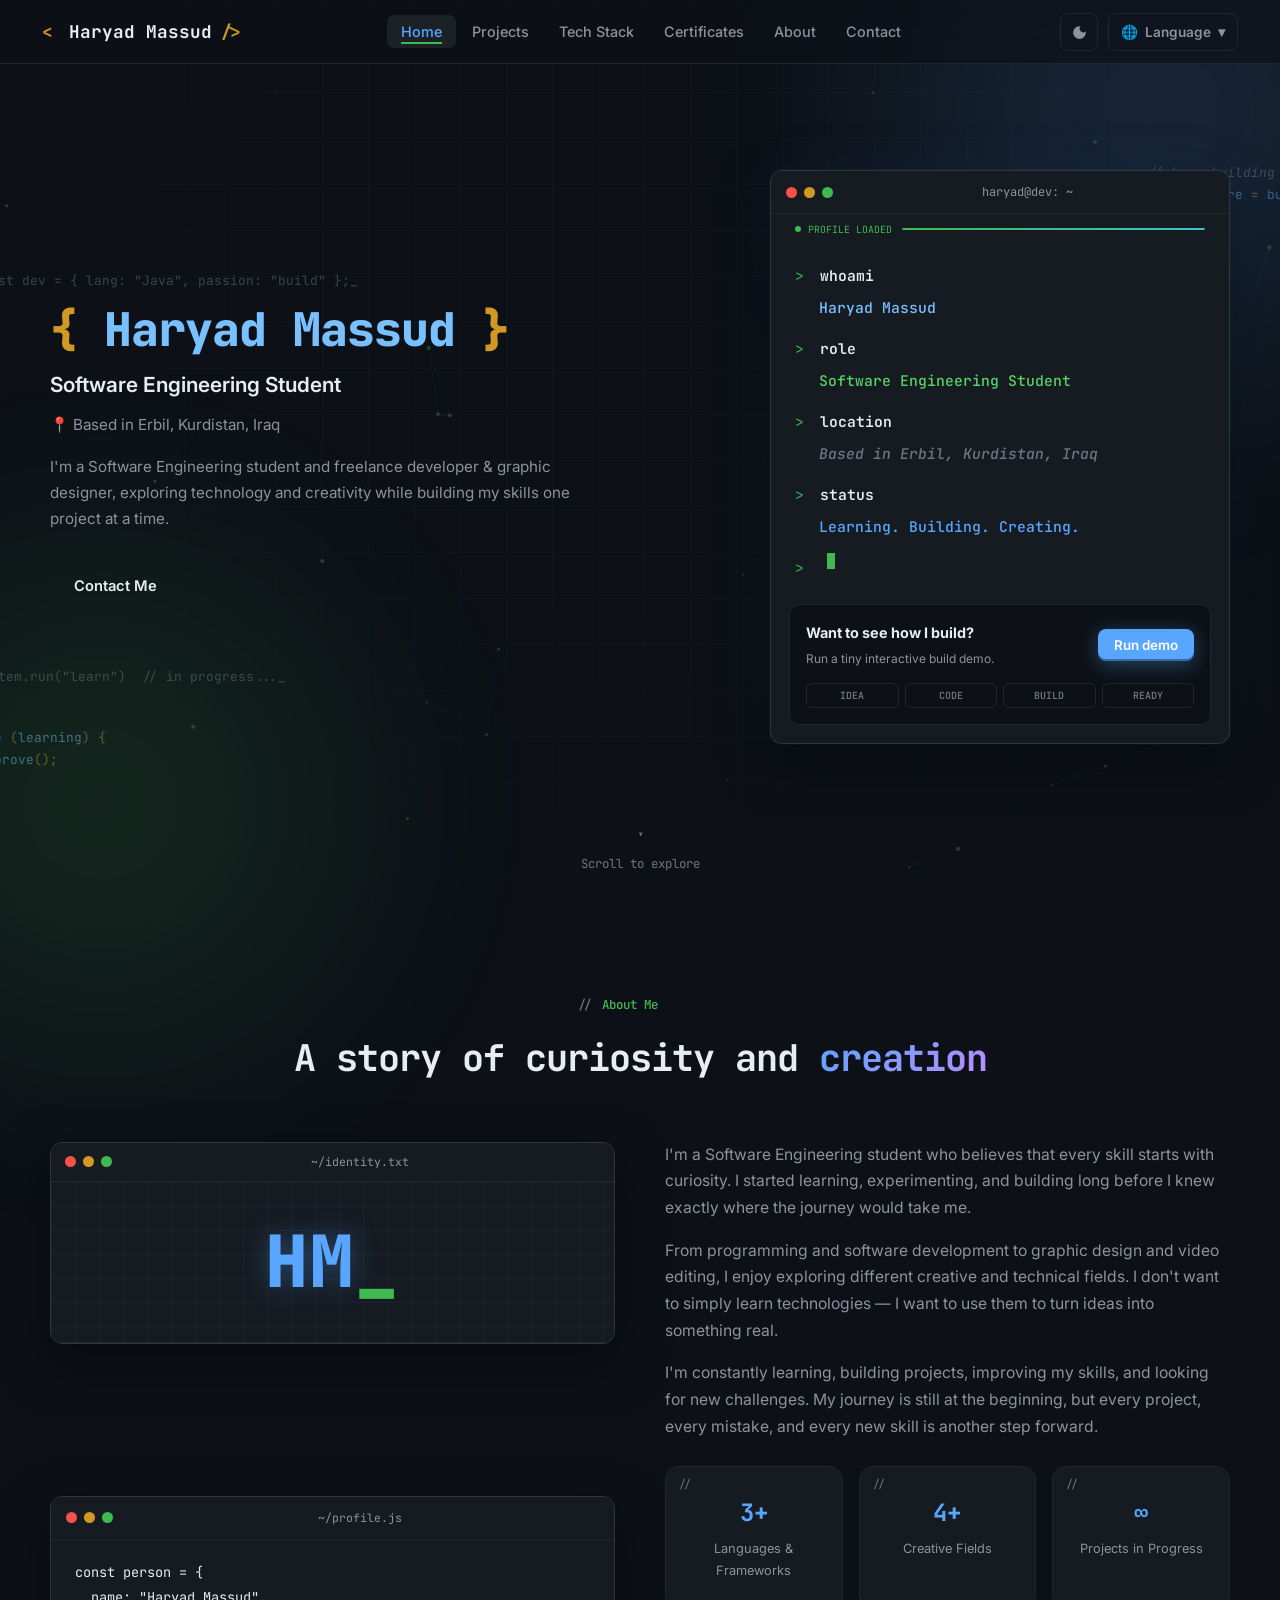
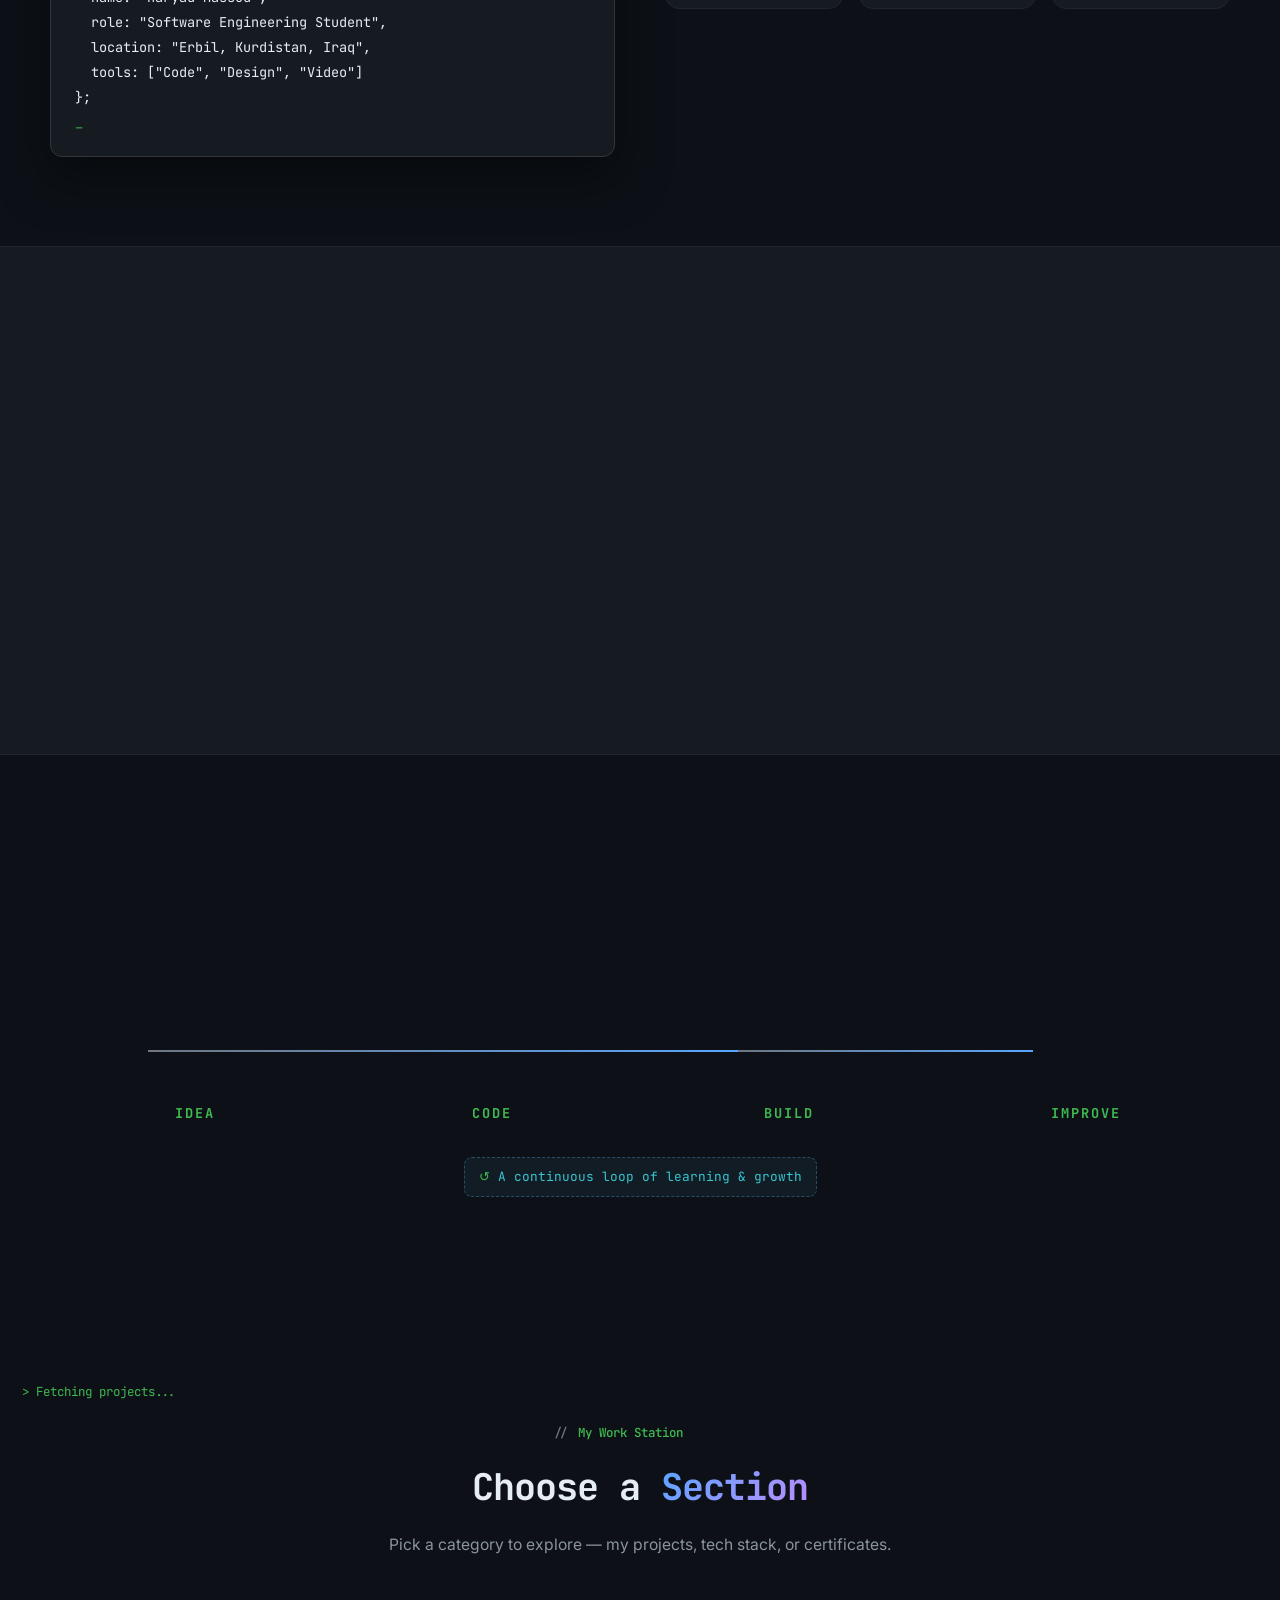
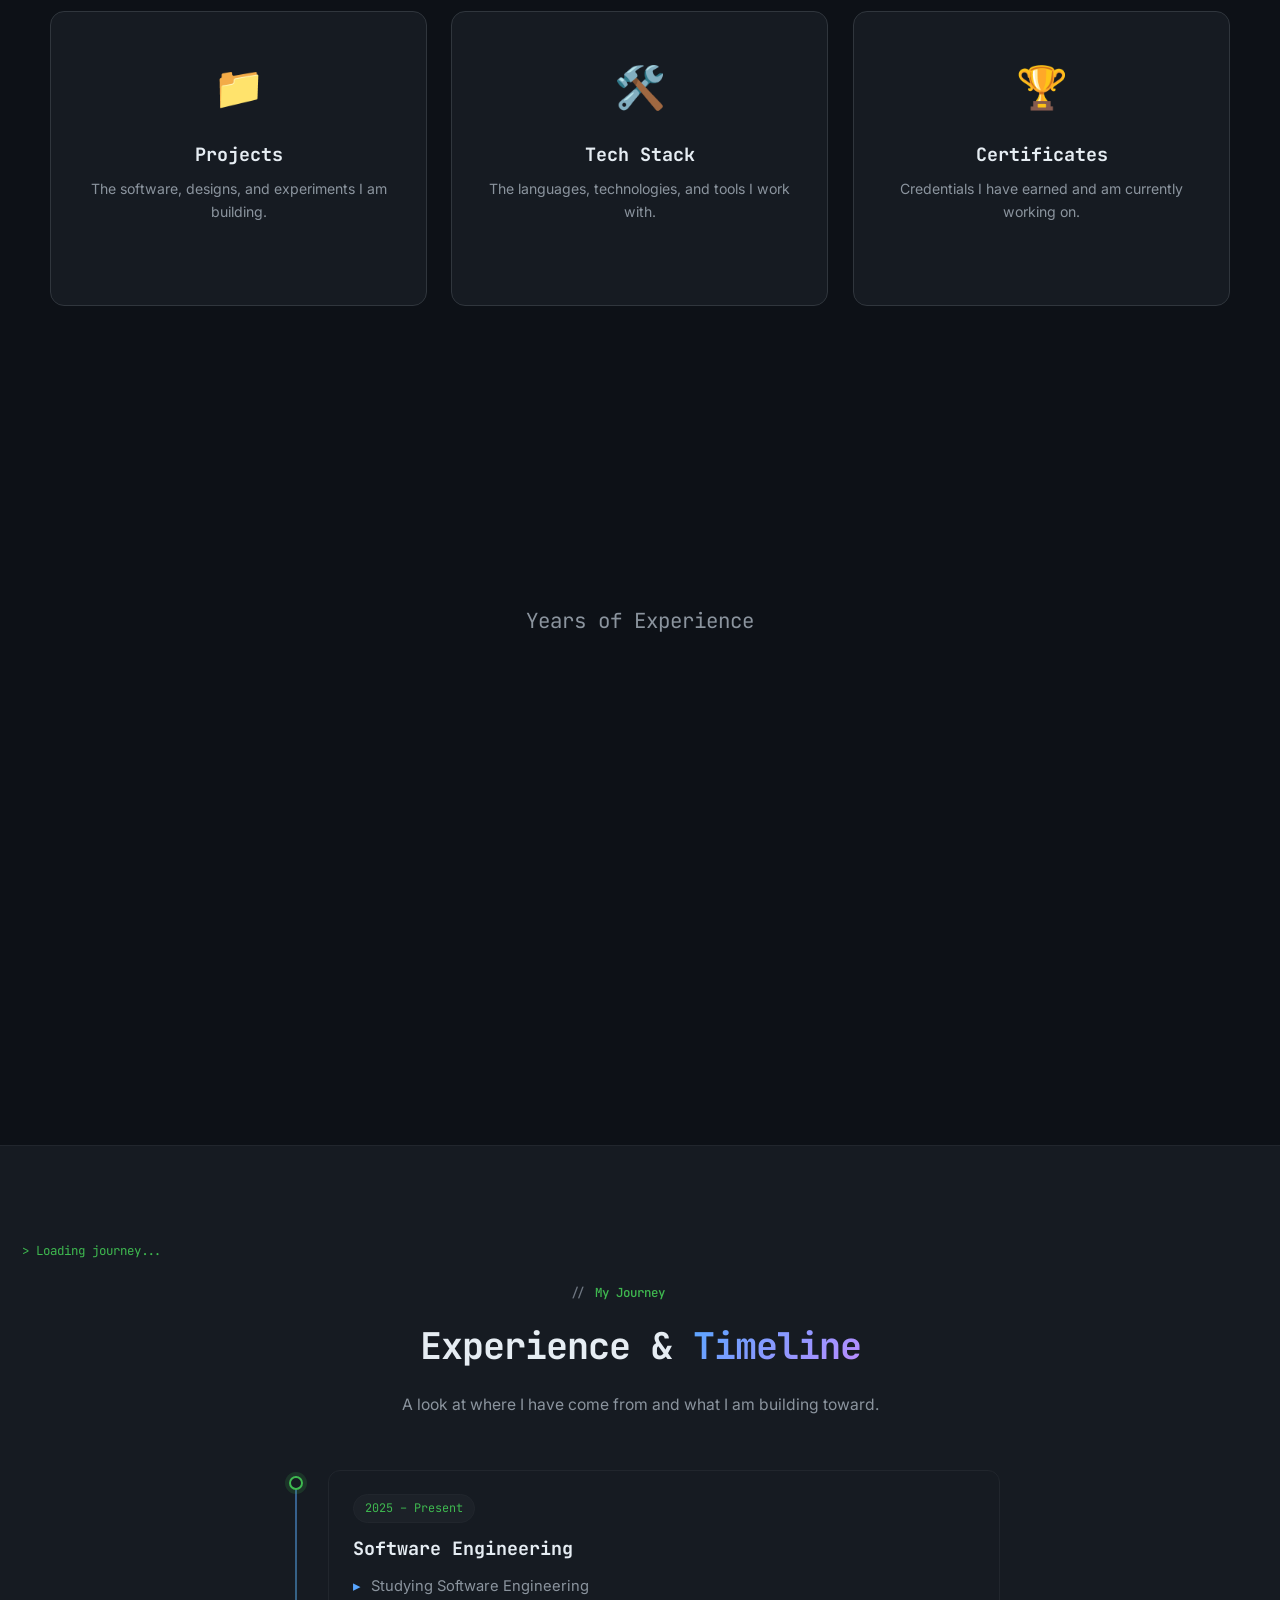
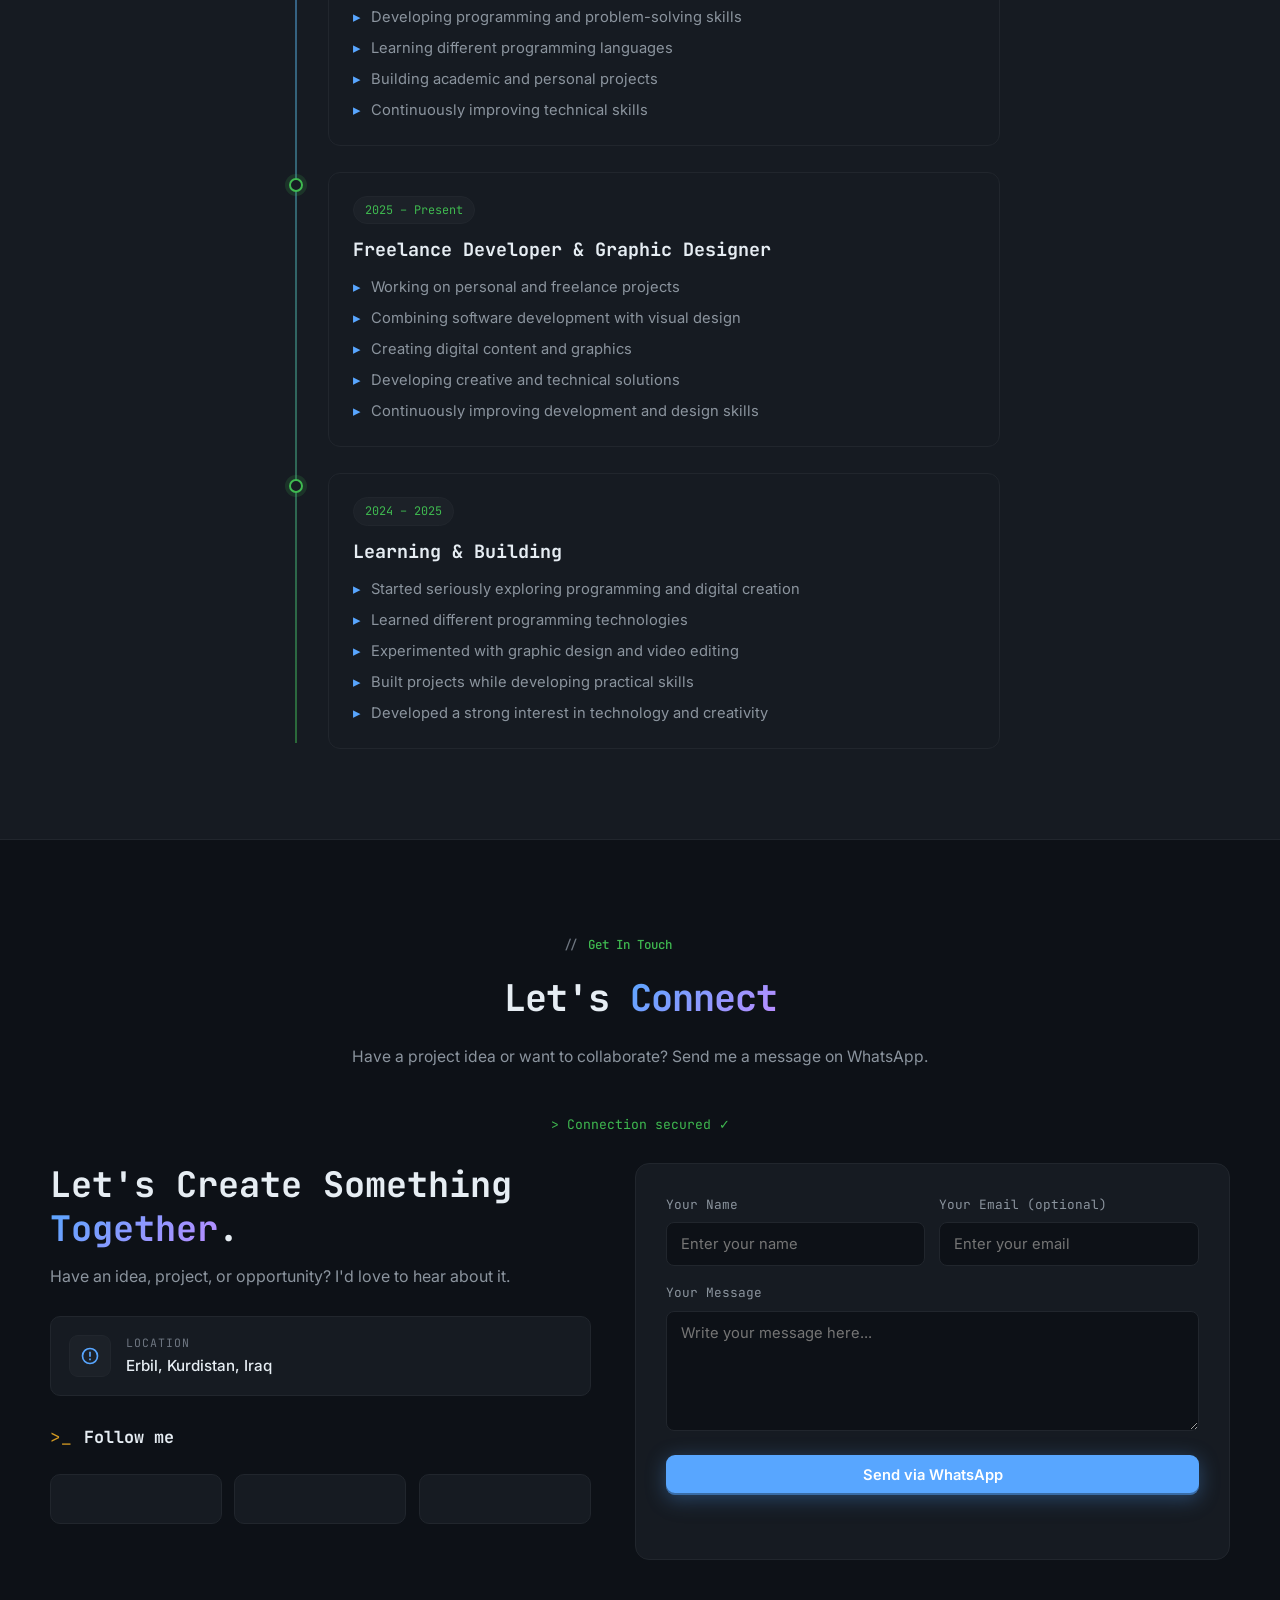
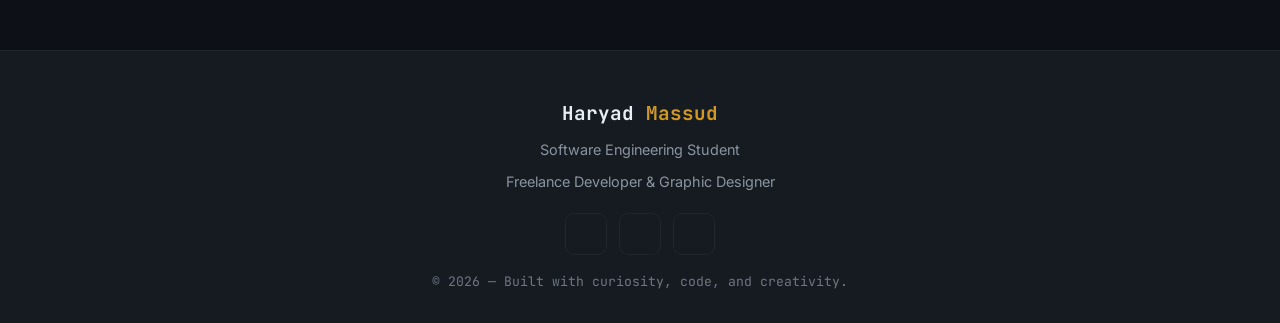
==== index.html @ b6bd6a12 "Add files via upload" ====
<!DOCTYPE html>
<html lang="en" dir="ltr" data-theme="dark">
<head>
    <meta charset="UTF-8">
    <meta name="viewport" content="width=device-width, initial-scale=1.0">
    <meta name="description" content="Haryad Massud — Software Engineering Student, Freelance Developer & Graphic Designer. Based in Erbil, Kurdistan.">
    <title>Haryad Massud | Software Engineering Student</title>
    <link rel="preconnect" href="https://fonts.googleapis.com">
    <link rel="preconnect" href="https://fonts.gstatic.com" crossorigin>
    <link href="https://fonts.googleapis.com/css2?family=Sora:wght@400;500;600;700;800&family=Inter:wght@300;400;500;600&family=JetBrains+Mono:wght@400;500;600;700;800&family=Tajawal:wght@400;500;700;800&family=Noto+Sans+Arabic:wght@400;500;600;700;800&display=swap" rel="stylesheet">
    <link rel="stylesheet" href="assets/css/styles.css">
</head>
<body>

    <div class="scroll-progress" id="scrollProgress"></div>

    <!-- Background -->
    <div class="bg-code"></div>
    <canvas id="sysCanvas"></canvas>
    <div class="code-snippet cs-1"><span class="tk-cm">// keep building</span>
<span class="tk-kw">const</span> <span class="tk-id">future</span> <span class="tk-op">=</span> <span class="tk-fn">build</span><span class="tk-op">()</span>;</div>
    <div class="code-snippet cs-2"><span class="tk-kw">while</span> <span class="tk-op">(</span><span class="tk-id">learning</span><span class="tk-op">)</span> <span class="tk-op">{</span>
  <span class="tk-id">improve</span><span class="tk-op">();</span>
<span class="tk-op">}</span></div>
    <div class="bg-type bg-type-1"></div>
    <div class="bg-type bg-type-2"></div>
    <div class="bg-orb orb-1"></div>
    <div class="bg-orb orb-2"></div>

    <!-- Viewport transition overlay -->
    <div class="viewport-transition" id="viewportTransition">
        <div class="trans-cmd"><span class="prompt">&gt;</span>&nbsp;<span class="cmd" id="transCmd"></span></div>
        <div class="trans-snippet" id="transSnippet"></div>
        <div class="trans-bar"><div class="fill" id="transFill"></div></div>
    </div>

    <!-- ===== NAV ===== -->
    <nav class="navbar" id="navbar">
        <div class="nav-inner">
            <a href="#home" class="brand"><span class="dot"></span><span data-i18n="brand">Haryad Massud</span></a>
            <ul class="nav-links" id="navLinks">
                <li><a href="#home" data-nav="home" data-i18n="nav.home" class="active">Home</a></li>
                <li><a href="projects.html" data-nav="projects" data-i18n="nav.projects">Projects</a></li>
                <li><a href="techstack.html" data-nav="tech" data-i18n="nav.tech">Tech Stack</a></li>
                <li><a href="certificates.html" data-nav="certs" data-i18n="nav.certs">Certificates</a></li>
                <li><a href="#about" data-nav="about" data-i18n="nav.about">About</a></li>
                <li><a href="#contact" data-nav="contact" data-i18n="nav.contact">Contact</a></li>
            </ul>
            <div class="nav-right">
                <button class="icon-btn" id="themeToggle" title="Theme" aria-label="Toggle theme">
                    <svg id="iconMoon" viewBox="0 0 24 24"><path d="M12 3a9 9 0 1 0 9 9c0-.46-.04-.92-.1-1.36a5.39 5.39 0 0 1-7.54-7.54C12.92 3.04 12.46 3 12 3z"/></svg>
                    <svg id="iconSun" viewBox="0 0 24 24" style="display:none"><path d="M12 7a5 5 0 1 0 0 10 5 5 0 0 0 0-10zm0-5a1 1 0 0 1 1 1v2a1 1 0 0 1-2 0V3a1 1 0 0 1 1-1zM4 11a1 1 0 0 1 0 2H2a1 1 0 0 1 0-2h2zm18 0a1 1 0 0 1 0 2h-2a1 1 0 0 1 0-2h2zM5.6 4.2a1 1 0 0 1 1.4 0l1.4 1.4a1 1 0 1 1-1.4 1.4L5.6 5.6a1 1 0 0 1 0-1.4zm11.4 12.8a1 1 0 0 1 1.4 0l1.4 1.4a1 1 0 0 1-1.4 1.4l-1.4-1.4a1 1 0 0 1 0-1.4zM12 19a1 1 0 0 1 1 1v2a1 1 0 0 1-2 0v-2a1 1 0 0 1 1-1zM5.6 19.8a1 1 0 0 1 0-1.4l1.4-1.4a1 1 0 1 1 1.4 1.4l-1.4 1.4a1 1 0 0 1-1.4 0zM17 6.6a1 1 0 0 1 0-1.4l1.4-1.4a1 1 0 1 1 1.4 1.4L18.4 6.6a1 1 0 0 1-1.4 0z"/></svg>
                </button>
                <div class="lang-select" id="langSelect">
                    <button class="lang-btn" id="langBtn">🌐<span class="lang-label" data-i18n="langLabel">Language</span><span>▾</span></button>
                    <div class="lang-menu" id="langMenu">
                        <button class="lang-opt" data-lang="en"><span class="flag">🇬🇧</span> English</button>
                        <button class="lang-opt" data-lang="ckb"><span class="flag">🟩</span> کوردی (سۆرانی)</button>
                        <button class="lang-opt" data-lang="ar"><span class="flag">🇸🇦</span> العربية</button>
                    </div>
                </div>
                <button class="hamburger" id="hamburger" aria-label="Menu"><span></span><span></span><span></span></button>
            </div>
        </div>
    </nav>

    <!-- ================= HERO ================= -->
    <section class="hero" id="home">
        <div class="container hero-inner">
            <div class="hero-info">
                <h1 class="term-name"><span class="bracket">{</span> <span class="name" data-i18n="heroName">Haryad</span> <span class="name" data-i18n="heroNameLast">Massud</span> <span class="bracket">}</span></h1>
                <div class="hero-prof" data-i18n="heroProf">Software Engineering Student</div>
                <div class="hero-loc">📍 <span data-i18n="heroLoc">Based in Erbil, Kurdistan, Iraq</span></div>
                <p class="hero-desc" data-i18n="heroDesc">I'm a Software Engineering student and freelance developer & graphic designer, exploring technology and creativity while building my skills one project at a time.</p>
                <div class="hero-actions">
                    <a href="#contact" class="btn btn-ghost" data-i18n="contactMe">Contact Me</a>
                </div>
            </div>
            <div class="terminal hero-terminal">
                <div class="term-bar">
                    <div class="dots"><span class="d d1"></span><span class="d d2"></span><span class="d d3"></span></div>
                    <div class="title">haryad@dev: ~</div>
                </div>
                <div class="terminal-boot" id="terminalBoot" aria-live="polite">
                    <span class="terminal-boot-label"></span>
                    <span class="terminal-progress"><i></i></span>
                </div>
                <div class="term-body" id="termBody"></div>
                <div class="build-demo" id="buildDemo">
                    <div class="build-demo-head">
                        <div>
                            <h2 class="build-demo-title" data-i18n="buildDemo.title">Want to see how I build?</h2>
                            <p class="build-demo-intro" data-i18n="buildDemo.intro">Run a tiny interactive build demo.</p>
                        </div>
                        <button class="btn btn-primary btn-sm" id="buildDemoRun" type="button" data-i18n="buildDemo.run">Run demo</button>
                    </div>
                    <div class="build-demo-stages" id="buildDemoStages" role="group" aria-label="Build progress">
                        <span class="build-demo-stage" data-stage="0"></span>
                        <span class="build-demo-stage" data-stage="1"></span>
                        <span class="build-demo-stage" data-stage="2"></span>
                        <span class="build-demo-stage" data-stage="3"></span>
                    </div>
                    <pre class="build-demo-code" id="buildDemoCode" aria-live="polite"></pre>
                    <div class="build-demo-preview" id="buildDemoPreview" aria-hidden="true">
                        <div class="build-demo-browserbar">
                            <span class="build-demo-browser-dots"><i></i><i></i><i></i></span>
                            <span class="build-demo-preview-label" data-i18n="buildDemo.preview">Portfolio preview</span>
                        </div>
                        <div class="build-demo-page">
                            <div class="build-demo-nav">
                                <span class="build-demo-logo">HM</span>
                                <span class="build-demo-nav-links"><i></i><i></i><i></i></span>
                            </div>
                            <div class="build-demo-hero">
                                <div class="build-demo-copy">
                                    <span class="build-demo-kicker" data-i18n="buildDemo.previewKicker">SOFTWARE ENGINEERING STUDENT</span>
                                    <strong data-i18n="buildDemo.previewName">Haryad Massud</strong>
                                    <span class="build-demo-line"></span>
                                    <span class="build-demo-line short"></span>
                                    <span class="build-demo-mini-button" data-i18n="buildDemo.previewCta">Explore</span>
                                </div>
                                <div class="build-demo-avatar">HM</div>
                            </div>
                            <div class="build-demo-cards" aria-hidden="true"><i></i><i></i><i></i></div>
                        </div>
                    </div>
                    <a class="build-demo-projects" id="buildDemoProjects" href="projects.html" data-i18n="buildDemo.projects" hidden>Explore my projects</a>
                </div>
            </div>
        </div>
        <div class="scroll-hint"><div class="chev">▾</div><span data-i18n="scrollForMore">Scroll to explore</span></div>
    </section>

    <!-- ================= ABOUT ================= -->
    <section class="section" id="about">
        <div class="container">
            <div class="section-head reveal">
                <div class="eyebrow" data-i18n="aboutEyebrow">About Me</div>
                <h2 class="section-title" data-i18n="aboutTitle">A story of curiosity and <span class="gradient-text">creation</span></h2>
            </div>
            <div class="about-grid">
                <div class="about-visual reveal">
                    <div class="about-terminal-card">
                        <div class="term-bar">
                            <div class="dots"><span class="d d1"></span><span class="d d2"></span><span class="d d3"></span></div>
                            <div class="title">~/identity.txt</div>
                        </div>
                        <div class="about-monogram"><span class="hm">HM</span><span class="caret">_</span></div>
                    </div>
                    <div class="about-meta">
                        <div class="about-float-box"><span class="ico-hash">#</span><span class="ico">💻</span><span data-i18n="floatBox1">Creative Developer</span></div>
                        <div class="about-float-box"><span class="ico-hash">#</span><span class="ico">🌱</span><span data-i18n="floatBox2">Lifelong Learner</span></div>
                    </div>
                    <div class="code-window">
                        <div class="term-bar">
                            <div class="dots"><span class="d d1"></span><span class="d d2"></span><span class="d d3"></span></div>
                            <div class="title">~/profile.js</div>
                        </div>
                        <div class="code-body" id="typeCode"></div>
                    </div>
                </div>
                <div class="about-story reveal">
                    <p data-i18n="aboutP1">I'm a Software Engineering student who believes that every skill starts with curiosity. I started learning, experimenting, and building long before I knew exactly where the journey would take me.</p>
                    <p data-i18n="aboutP2">From programming and software development to graphic design and video editing, I enjoy exploring different creative and technical fields. I don't want to simply learn technologies — I want to use them to turn ideas into something real.</p>
                    <p data-i18n="aboutP3">I'm constantly learning, building projects, improving my skills, and looking for new challenges. My journey is still at the beginning, but every project, every mistake, and every new skill is another step forward.</p>
                    <div class="about-stats">
                        <div class="stat"><div class="num">3+</div><div class="lbl" data-i18n="stat1">Languages & Frameworks</div></div>
                        <div class="stat"><div class="num">4+</div><div class="lbl" data-i18n="stat2">Creative Fields</div></div>
                        <div class="stat"><div class="num">∞</div><div class="lbl" data-i18n="stat3">Projects in Progress</div></div>
                    </div>
                </div>
            </div>
        </div>
    </section>

    <!-- ================= PHILOSOPHY ================= -->
    <section class="section section-alt philosophy" id="philosophy">
        <div class="container">
            <div class="section-head reveal">
                <div class="eyebrow" data-i18n="philEyebrow">My Philosophy</div>
                <h2 class="section-title" data-i18n="philTitle">The cycle I live by</h2>
            </div>
            <div class="phil-cycle reveal">
                <span class="phil-word" data-i18n="philWords.0">Learn</span><span class="phil-sep">→</span>
                <span class="phil-word" data-i18n="philWords.1">Build</span><span class="phil-sep">→</span>
                <span class="phil-word" data-i18n="philWords.2">Fail</span><span class="phil-sep">→</span>
                <span class="phil-word" data-i18n="philWords.3">Improve</span><span class="phil-sep">→</span>
                <span class="phil-word" data-i18n="philWords.4">Repeat</span>
            </div>
            <p class="phil-desc reveal" data-i18n="philDesc">I believe progress comes from building things, making mistakes, learning from them, and trying again. I'm not trying to know everything — I'm trying to become better every day.</p>
        </div>
    </section>

    <!-- ================= PROCESS (IDEA -> CODE -> BUILD -> IMPROVE) ================= -->
    <section class="section process" id="process" data-scroll-key="process">
        <div class="container">
            <div class="section-head reveal">
                <div class="eyebrow" data-i18n="processEyebrow">My Workflow</div>
                <h2 class="section-title" data-i18n="processTitle">Idea to code, code to growth</h2>
                <p class="section-sub reveal" data-i18n="processSub">Every idea becomes code. Every build becomes experience. Every improvement keeps the cycle turning.</p>
            </div>
            <div class="pipeline" id="pipeline">
                <div class="pipe-node" data-step>
                    <div class="pipe-ico">💡</div>
                    <span class="pipe-label" data-i18n="processSteps.0">IDEA</span>
                </div>
                <div class="pipe-node" data-step>
                    <div class="pipe-ico">&lt;/&gt;</div>
                    <span class="pipe-label" data-i18n="processSteps.1">CODE</span>
                </div>
                <div class="pipe-node" data-step>
                    <div class="pipe-ico">⚙️</div>
                    <span class="pipe-label" data-i18n="processSteps.2">BUILD</span>
                </div>
                <div class="pipe-node" data-step>
                    <div class="pipe-ico">↻</div>
                    <span class="pipe-label" data-i18n="processSteps.3">IMPROVE</span>
                </div>
                <div class="pipe-loop" data-i18n="processLoop">A continuous loop of learning &amp; growth</div>
            </div>
        </div>
    </section>

    <!-- ================= WORK STATION ================= -->
    <section class="section" id="workStation" data-scroll-key="workStation">
        <div class="container">
            <div class="section-head reveal">
                <div class="eyebrow" data-i18n="workEyebrow">My Work Station</div>
                <h2 class="section-title" data-i18n="workTitle">Choose a <span class="gradient-text">Section</span></h2>
                <p class="section-sub reveal" data-i18n="workSub">Pick a category to explore — my projects, tech stack, or certificates.</p>
            </div>

            <!-- ===== SELECTOR ===== -->
            <div class="cat-grid">
                <a href="projects.html" class="cat-card reveal" data-nav-page="projects.html" data-nav-cmd="cd ./projects">
                    <div class="cat-icon">📁</div>
                    <h3 data-i18n="catTitle1">Projects</h3>
                    <p data-i18n="catDesc1">The software, designs, and experiments I am building.</p>
                    <span class="cat-arrow">→ <span data-i18n="openCat">Open</span></span>
                </a>
                <a href="techstack.html" class="cat-card reveal" data-nav-page="techstack.html" data-nav-cmd="npm run skills">
                    <div class="cat-icon">🛠️</div>
                    <h3 data-i18n="catTitle2">Tech Stack</h3>
                    <p data-i18n="catDesc2">The languages, technologies, and tools I work with.</p>
                    <span class="cat-arrow">→ <span data-i18n="openCat">Open</span></span>
                </a>
                <a href="certificates.html" class="cat-card reveal" data-nav-page="certificates.html" data-nav-cmd="open certificates">
                    <div class="cat-icon">🏆</div>
                    <h3 data-i18n="catTitle3">Certificates</h3>
                    <p data-i18n="catDesc3">Credentials I have earned and am currently working on.</p>
                    <span class="cat-arrow">→ <span data-i18n="openCat">Open</span></span>
                </a>
            </div>
        </div>
    </section>

    <!-- ============ EXPERIENCE HIGHLIGHT ============ -->
    <section class="section highlight" id="highlight">
        <div class="container">
            <div class="hl-inner">
                <div class="eyebrow reveal" data-i18n="hlEyebrow">Experience Highlight</div>
                <div class="hl-years reveal" data-i18n="hlYears">2+</div>
                <div class="hl-years-suffix" data-i18n="expYearSuffix">Years of Experience</div>
                <h3 class="hl-role reveal" data-i18n="hlRole">Freelance Developer & Graphic Designer</h3>
                <p class="hl-desc reveal" data-i18n="hlDesc">More than two years of learning, experimenting, designing, coding, and building. My experience comes from continuous self-learning, personal projects, freelance work, and academic development.</p>
            </div>
        </div>
    </section>

    <!-- ============ JOURNEY COUNTERS ============ -->
    <section class="section stats" id="stats">
        <div class="container">
            <div class="stats-grid">
                <div class="stat reveal"><div class="stat-num" data-stat="V1"></div><div class="stat-label" data-i18n="statL1">Journey Started</div></div>
                <div class="stat reveal"><div class="stat-num" data-stat="V2"></div><div class="stat-label" data-i18n="statL2">Years Learning &amp; Creating</div></div>
                <div class="stat reveal"><div class="stat-num" data-stat="V3"></div><div class="stat-label" data-i18n="statL3">Technologies Explored</div></div>
                <div class="stat reveal"><div class="stat-num" data-stat="V4"></div><div class="stat-label" data-i18n="statL4">Completed Certificate</div></div>
            </div>
        </div>
    </section>

    <!-- ============ EXPERIENCE TIMELINE ============ -->
    <section class="section section-alt experience" id="experience" data-scroll-key="experience">
        <div class="container">
            <div class="section-head reveal">
                <div class="eyebrow" data-i18n="expEyebrow">My Journey</div>
                <h2 class="section-title" data-i18n="expTitle">Experience & <span class="gradient-text">Timeline</span></h2>
                <p class="section-sub reveal" data-i18n="expSub">A look at where I have come from and what I am building toward.</p>
            </div>
            <div class="exp-column">
                <div class="timeline" id="expTimeline"></div>
            </div>
        </div>
    </section>

    <!-- ================= CONTACT ================= -->
    <section class="section" id="contact">
        <div class="container">
            <div class="section-head reveal">
                <div class="eyebrow" data-i18n="contactEyebrow">Get In Touch</div>
                <h2 class="section-title" data-i18n="contactTitle">Let's <span class="gradient-text">Connect</span></h2>
                <p class="section-sub reveal" data-i18n="contactSub">Have a project idea, a collaboration, or just want to say hi? My inbox is always open.</p>
            </div>
            <div class="contact-grid">
                <div class="contact-info reveal">
                    <h3 class="contact-heading" data-i18n="contactHeading">Let's Create Something <span class="gradient-text">Together</span>.</h3>
                    <p class="contact-desc" data-i18n="contactDesc">Have an idea, project, or opportunity? I'd love to hear about it.</p>
                    <div class="contact-cards">
                        <div class="contact-card">
                            <div class="contact-ico"><svg viewBox="0 0 24 24"><path d="M12 2a10 10 0 1 0 0 20 10 10 0 0 0 0-20zm0 18a8 8 0 1 1 0-16 8 8 0 0 1 0 16zm-1-13h2v6h-2zm0 8h2v2h-2z"/></svg></div>
                            <div><div class="lbl" data-i18n="locLabel">Location</div><div class="val" data-i18n="locValue">Erbil, Kurdistan, Iraq</div></div>
                        </div>
                    </div>
                    <div class="tech-subhead" style="margin-top:26px"><span class="ths-chever">&gt;_</span><h4 data-i18n="followMe">Follow me</h4></div>
                    <div class="platform-grid" id="platformGrid"></div>
                </div>
                <form class="contact-form reveal" id="contactForm">
                    <div class="form-row">
                        <div class="field"><label for="contactName" data-i18n="nameLabel">Your Name</label><input id="contactName" name="name" type="text" autocomplete="name" required data-i18n-ph="namePh" placeholder="Enter your name"></div>
                        <div class="field"><label for="contactEmail" data-i18n="emailPhLabel">Your Email (optional)</label><input id="contactEmail" name="email" type="email" autocomplete="email" data-i18n-ph="emailPh" placeholder="Enter your email"></div>
                    </div>
                    <div class="field"><label for="contactMessage" data-i18n="msgLabel">Your Message</label><textarea id="contactMessage" name="message" required data-i18n-ph="msgPh" placeholder="Write your message here..."></textarea></div>
                    <button type="submit" class="btn btn-primary btn-block" data-i18n="submitMsg">Send via WhatsApp</button>
                    <div class="form-note" id="formNote" role="status" aria-live="polite"></div>
                </form>
            </div>
        </div>
    </section>

    <!-- ================= FOOTER ================= -->
    <footer class="footer">
        <div class="footer-inner">
            <div class="footer-brand">Haryad <span class="b">Massud</span></div>
            <div class="footer-role" data-i18n="footerRole1">Software Engineering Student</div>
            <div class="footer-role" data-i18n="footerRole2">Freelance Developer & Graphic Designer</div>
            <div class="footer-social" id="footerSocial"></div>
            <div class="copy" data-i18n="footerCopy">© 2026 — Built with curiosity, code, and creativity.</div>
        </div>
    </footer>

    <div class="cursor-dot"></div>
        <div class="cursor-ring"><span class="cursor-label"></span></div>

    <script src="assets/js/translations.js"></script>
    <script src="assets/js/data.js"></script>
    <script src="assets/js/main.js"></script>
</body>
</html>
---- assets/css/styles.css ----
/* ============================================================
   HARYAD MASSUD — Developer Portfolio
   Theme: code-editor / terminal inspired, dark & technical
   ============================================================ */

:root {
    /* Code-editor dark palette */
    --bg: #0d1117;
    --bg-soft: #161b22;
    --bg-card: #161b22;
    --bg-hover: #1c2128;
    --text: #e6edf3;
    --text-muted: #8b949e;
    --muted-2: #6e7681;

    /* Accent / syntax colors */
    --blue: #58a6ff;
    --blue-2: #79c0ff;
    --green: #3fb950;
    --green-2: #56d364;
    --purple: #bc8cff;
    --orange: #d29922;
    --orange-2: #f0883e;
    --red: #f85149;
    --cyan: #39c5cf;

    --primary: var(--blue);
    --primary-2: var(--blue-2);
    --accent: var(--green);
    --accent-2: var(--cyan);

    --gradient-main: linear-gradient(135deg, #58a6ff 0%, #bc8cff 100%);
    --gradient-accent: linear-gradient(135deg, #3fb950 0%, #39c5cf 100%);

    --glow: rgba(88, 166, 255, 0.35);
    --glow-green: rgba(63, 185, 80, 0.35);

    --font-head: 'JetBrains Mono', 'Sora', monospace;
    --font-body: 'Inter', 'Poppins', sans-serif;
    --font-code: 'JetBrains Mono', 'Fira Code', monospace;

    --radius: 16px;
    --radius-sm: 10px;
    --shadow: 0 18px 50px rgba(0, 0, 0, 0.5);
    --border: 1px solid #21262d;
    --border-strong: 1px solid #30363d;
    --glass: rgba(255, 255, 255, 0.025);

    --nav-h: 64px;
}

[data-theme="light"] {
    --bg: #f6f8fa;
    --bg-soft: #ffffff;
    --bg-card: #ffffff;
    --bg-hover: #f0f3f6;
    --text: #1f2328;
    --text-muted: #59636e;
    --muted-2: #818b98;
    --border: 1px solid #d1d9e0;
    --border-strong: 1px solid #b6c2cd;
    --glass: rgba(31, 35, 40, 0.03);
    --shadow: 0 16px 40px rgba(31, 35, 40, 0.10);
    --blue: #0969da;
    --blue-2: #0a6cf1;
    --green: #1a7f37;
    --purple: #8250df;
    --orange: #9a6700;
    --red: #cf222e;
    --cyan: #0550ae;
    --primary: #0969da;
    --primary-2: #0a6cf1;
    --accent: #1a7f37;
    --accent-2: #0a6cf1;
    --gradient-main: linear-gradient(135deg, #0969da 0%, #8250df 100%);
    --gradient-accent: linear-gradient(135deg, #1a7f37 0%, #0a6cf1 100%);
    --glow: rgba(9, 105, 218, 0.25);
    --glow-green: rgba(26, 127, 55, 0.20);
}

* { margin: 0; padding: 0; box-sizing: border-box; }

html { scroll-behavior: smooth; }

body {
    font-family: var(--font-body);
    background: var(--bg);
    color: var(--text);
    line-height: 1.7;
    overflow-x: hidden;
    transition: background 0.4s ease, color 0.4s ease;
    font-size: 1rem;
}

/* Arabic / Kurdish fonts */
[dir="rtl"] body { font-family: 'Noto Sans Arabic', 'Tajawal', sans-serif; }
[dir="rtl"] .mono, [dir="rtl"] code, [dir="rtl"] .typ, [dir="rtl"] .tk { font-family: 'JetBrains Mono', monospace; }

::selection { background: var(--blue); color: #fff; }

::-webkit-scrollbar { width: 10px; }
::-webkit-scrollbar-track { background: var(--bg); }
::-webkit-scrollbar-thumb { background: #30363d; border-radius: 5px; }
::-webkit-scrollbar-thumb:hover { background: #484f58; }

a { text-decoration: none; color: inherit; }
img { max-width: 100%; display: block; }

/* ============ BACKGROUND / CODE GRID ============ */
.bg-code {
    position: fixed;
    inset: 0;
    z-index: -2;
    background:
        linear-gradient(rgba(88, 166, 255, 0.035) 1px, transparent 1px),
        linear-gradient(90deg, rgba(88, 166, 255, 0.035) 1px, transparent 1px);
    background-size: 46px 46px;
    mask-image: radial-gradient(ellipse at 50% 30%, black 35%, transparent 80%);
    -webkit-mask-image: radial-gradient(ellipse at 50% 30%, black 35%, transparent 80%);
}

.code-snippet {
    position: fixed;
    font-family: var(--font-code);
    font-size: 0.8rem;
    line-height: 1.7;
    color: var(--muted-2);
    opacity: 0.5;
    z-index: -1;
    pointer-events: none;
    white-space: pre;
    user-select: none;
}
.cs-1 { top: 18%; right: -4%; }
.cs-2 { bottom: 12%; left: -3%; }

.bg-orb {
    position: fixed;
    border-radius: 50%;
    filter: blur(120px);
    opacity: 0.14;
    z-index: -1;
    pointer-events: none;
}
.orb-1 { width: 520px; height: 520px; top: -160px; right: -140px; background: var(--blue); }
.orb-2 { width: 460px; height: 460px; bottom: -150px; left: -120px; background: var(--green); }

/* ============ TERMINAL / SYNTAX COLORS ============ */
.tk-kw { color: var(--purple); }
.tk-id { color: var(--blue-2); }
.tk-op { color: var(--orange); }
.tk-str { color: var(--green-2); }
.tk-cm { color: var(--muted-2); font-style: italic; }
.tk-num { color: var(--orange); }
.tk-fn { color: var(--blue); }
.tk-prompt { color: var(--green); }
.tk-path { color: var(--accent-2); }

/* ============ NAVBAR ============ */
.navbar {
    position: fixed;
    top: 0;
    left: 0;
    right: 0;
    height: var(--nav-h);
    z-index: 1000;
    display: flex;
    align-items: center;
    background: rgba(13, 17, 23, 0.7);
    backdrop-filter: blur(14px);
    border-bottom: var(--border);
    transition: background 0.3s;
}
[data-theme="light"] .navbar { background: rgba(246, 248, 250, 0.75); }

.nav-inner {
    width: 100%;
    max-width: 1240px;
    margin: 0 auto;
    padding: 0 22px;
    display: flex;
    align-items: center;
    justify-content: space-between;
    gap: 18px;
}

.brand {
    font-family: var(--font-code);
    font-size: 1.1rem;
    font-weight: 700;
    letter-spacing: 0;
    display: flex;
    align-items: center;
    gap: 8px;
    white-space: nowrap;
}
.brand::before { content: '<'; color: var(--orange); }
.brand::after { content: '/>'; color: var(--orange); }
.brand .dot { color: var(--green); animation: pulseDot 2s infinite; }

@keyframes pulseDot {
    0%, 100% { opacity: 1; }
    50% { opacity: 0.3; }
}

.nav-links {
    display: flex;
    align-items: center;
    gap: 2px;
    list-style: none;
}

.nav-links a {
    padding: 8px 14px;
    border-radius: 7px;
    font-size: 0.9rem;
    font-weight: 500;
    color: var(--text-muted);
    transition: all 0.22s;
    white-space: nowrap;
}
.nav-links a:hover { color: var(--text); background: var(--bg-hover); }
.nav-links a.active { color: var(--primary); background: var(--bg-hover); }

.nav-right { display: flex; align-items: center; gap: 10px; }

.icon-btn {
    width: 38px;
    height: 38px;
    border-radius: 8px;
    border: var(--border);
    background: transparent;
    color: var(--text-muted);
    cursor: pointer;
    display: flex;
    align-items: center;
    justify-content: center;
    transition: all 0.22s;
}
.icon-btn:hover { color: var(--text); border-color: var(--primary); background: var(--bg-hover); }
.icon-btn svg { width: 17px; height: 17px; fill: currentColor; }

.lang-select { position: relative; }

.lang-btn {
    display: flex;
    align-items: center;
    gap: 7px;
    height: 38px;
    padding: 0 12px;
    border-radius: 8px;
    border: var(--border);
    background: transparent;
    color: var(--text-muted);
    font-size: 0.85rem;
    font-weight: 600;
    font-family: inherit;
    cursor: pointer;
    transition: all 0.22s;
}
.lang-btn:hover { color: var(--text); border-color: var(--primary); }

.lang-menu {
    position: absolute;
    top: calc(100% + 8px);
    inset-inline-end: 0;
    background: var(--bg-card);
    border: var(--border-strong);
    border-radius: 10px;
    padding: 6px;
    min-width: 210px;
    box-shadow: var(--shadow);
    opacity: 0;
    visibility: hidden;
    transform: translateY(-8px);
    transition: all 0.25s;
    z-index: 100;
}
.lang-menu.open { opacity: 1; visibility: visible; transform: translateY(0); }

.lang-opt {
    width: 100%;
    display: flex;
    align-items: center;
    gap: 10px;
    padding: 10px 12px;
    border: none;
    background: transparent;
    color: var(--text);
    font-size: 0.9rem;
    border-radius: 7px;
    cursor: pointer;
    font-family: inherit;
    text-align: start;
    transition: background 0.18s;
}
.lang-opt:hover { background: var(--bg-hover); }
.lang-opt.active { background: var(--bg-hover); color: var(--primary); font-weight: 600; }
.lang-opt .flag { font-size: 1.1rem; }

.hamburger {
    display: none;
    flex-direction: column;
    justify-content: center;
    align-items: center;
    gap: 4px;
    width: 38px;
    height: 38px;
    border-radius: 8px;
    border: var(--border);
    background: transparent;
    cursor: pointer;
}
.hamburger span { width: 18px; height: 2px; background: var(--text); border-radius: 2px; transition: all 0.3s; }
.hamburger.open span:nth-child(1) { transform: translateY(6px) rotate(45deg); }
.hamburger.open span:nth-child(2) { opacity: 0; }
.hamburger.open span:nth-child(3) { transform: translateY(-6px) rotate(-45deg); }

/* ============ BUTTONS ============ */
.btn {
    display: inline-flex;
    align-items: center;
    justify-content: center;
    gap: 8px;
    padding: 11px 24px;
    border-radius: 9px;
    font-size: 0.92rem;
    font-weight: 600;
    font-family: inherit;
    cursor: pointer;
    border: 1px solid var(--border-strong);
    background: transparent;
    color: var(--text);
    transition: all 0.25s;
    white-space: nowrap;
}
.btn svg { width: 17px; height: 17px; fill: currentColor; }

.btn-primary {
    background: var(--blue);
    border-color: var(--blue);
    color: #fff;
    box-shadow: 0 4px 20px var(--glow);
}
.btn-primary:hover { background: var(--blue-2); transform: translateY(-2px); box-shadow: 0 8px 28px var(--glow); }

.btn-ghost:hover { border-color: var(--primary); background: var(--bg-hover); transform: translateY(-2px); }

.btn-success {
    background: var(--green);
    border-color: var(--green);
    color: #0d1117;
    box-shadow: 0 4px 20px var(--glow-green);
}
.btn-success:hover { filter: brightness(1.1); transform: translateY(-2px); }

.btn-sm { padding: 8px 16px; font-size: 0.84rem; border-radius: 8px; }
.btn-block { width: 100%; }
.btn-disabled { opacity: 0.45; cursor: not-allowed; pointer-events: none; }

/* ============ HERO ============ */
.hero {
    min-height: 100vh;
    display: flex;
    flex-direction: column;
    align-items: center;
    justify-content: center;
    padding: calc(var(--nav-h) + 40px) 22px 90px;
    text-align: center;
    position: relative;
}

.hero-inner {
    width: 100%;
    max-width: 1180px;
    display: grid;
    grid-template-columns: 1.04fr 0.96fr;
    gap: 56px;
    align-items: center;
    text-align: start;
}

/* ============ PAGE HERO (standalone pages) ============ */
.page-hero {
    padding: calc(var(--nav-h) + 60px) 22px 40px;
    text-align: center;
}
.page-hero .ph-loc { font-family: var(--font-code); font-size: 0.85rem; color: var(--green); margin-bottom: 14px; }
.page-hero .ph-loc .slash { color: var(--muted-2); }
.page-hero h1 {
    font-family: var(--font-head);
    font-size: clamp(2rem, 6vw, 3.2rem);
    font-weight: 800;
    letter-spacing: -1px;
    line-height: 1.1;
}
.page-hero .ph-sub { color: var(--text-muted); max-width: 620px; margin: 16px auto 0; font-size: 0.98rem; }

.page-body { padding: 20px 22px 90px; }

/* Terminal card */
.terminal {
    width: 100%;
    max-width: 650px;
    background: var(--bg-card);
    border: var(--border-strong);
    border-radius: 12px;
    box-shadow: var(--shadow);
    text-align: start;
    overflow: hidden;
}

.term-bar {
    display: flex;
    align-items: center;
    gap: 8px;
    padding: 11px 15px;
    background: var(--bg-soft);
    border-bottom: var(--border);
}
.term-bar .dots { display: flex; gap: 7px; }
.term-bar .d { width: 11px; height: 11px; border-radius: 50%; }
.term-bar .d1 { background: var(--red); }
.term-bar .d2 { background: var(--orange); }
.term-bar .d3 { background: var(--green); }
.term-bar .title {
    flex: 1;
    text-align: center;
    font-family: var(--font-code);
    font-size: 0.75rem;
    color: var(--text-muted);
}

.terminal-boot {
    display: flex;
    align-items: center;
    gap: 10px;
    min-height: 25px;
    padding: 5px 24px 0;
    color: var(--text-muted);
    font: 0.62rem var(--font-code);
    transition: color 0.25s ease;
}
.terminal-boot-label { display: inline-flex; align-items: center; gap: 7px; }
.terminal-boot-label::before {
    width: 6px;
    height: 6px;
    border-radius: 50%;
    background: var(--muted-2);
    content: '';
}
.terminal.is-booting .terminal-boot-label { color: var(--blue-2); }
.terminal.is-booting .terminal-boot-label::before {
    background: var(--green);
    box-shadow: 0 0 10px var(--green);
    animation: terminalPulse 0.8s ease-in-out infinite alternate;
}
.terminal.is-ready .terminal-boot-label { color: var(--green); }
.terminal.is-ready .terminal-boot-label::before { background: var(--green); }
.terminal-progress {
    flex: 1;
    height: 2px;
    overflow: hidden;
    border-radius: 2px;
    background: var(--bg-hover);
}
.terminal-progress i {
    display: block;
    width: 0;
    height: 100%;
    border-radius: inherit;
    background: var(--gradient-accent);
    box-shadow: 0 0 8px var(--glow-green);
    transition: width 0.35s cubic-bezier(0.22, 1, 0.36, 1);
}
.terminal.is-ready { animation: terminalReadyGlow 0.75s ease-out; }
@keyframes terminalPulse { to { opacity: 0.45; transform: scale(0.75); } }
@keyframes terminalReadyGlow {
    45% { box-shadow: var(--shadow), 0 0 32px var(--glow-green); }
}

.term-body {
    padding: 22px 24px;
    font-family: var(--font-code);
    font-size: 0.92rem;
    line-height: 2;
}

.build-demo {
    margin: 0 18px 18px;
    padding: 16px;
    border: var(--border);
    border-radius: 10px;
    background: var(--bg);
    text-align: start;
}
.build-demo-head { display: flex; align-items: center; justify-content: space-between; gap: 12px; }
.build-demo-title { color: var(--text); font-size: 0.9rem; font-weight: 700; }
.build-demo-intro { color: var(--text-muted); font-size: 0.75rem; margin-top: 3px; }
.build-demo-head .btn { flex: 0 0 auto; }
.build-demo-stages { display: grid; grid-template-columns: repeat(4, minmax(0, 1fr)); gap: 6px; margin-top: 14px; }
.build-demo-stage {
    padding: 5px 3px;
    border: var(--border);
    border-radius: 6px;
    color: var(--muted-2);
    font: 600 0.62rem var(--font-code);
    text-align: center;
    transition: color 0.2s ease, border-color 0.2s ease, background-color 0.2s ease;
}
.build-demo-stage.active { color: var(--blue-2); border-color: var(--blue); background: var(--bg-hover); }
.build-demo-stage.done { color: var(--green); border-color: var(--green); }
.build-demo-code {
    min-height: 1.2em;
    margin-top: 10px;
    color: var(--green);
    font: 0.72rem/1.6 var(--font-code);
    white-space: pre-wrap;
    overflow-wrap: anywhere;
}
.build-demo-code:empty { display: none; }
.build-demo-preview {
    display: block;
    height: 0;
    overflow: hidden;
    opacity: 0;
    transform: translateY(8px);
    border: 1px solid var(--border-strong);
    border-radius: 7px;
    background: var(--bg-soft);
    transition: height 0.35s ease, opacity 0.35s ease, transform 0.35s ease, padding 0.35s ease;
}
.build-demo-preview.step-1,
.build-demo-preview.step-2,
.build-demo-preview.step-3,
.build-demo-preview.assembled {
    height: 118px;
    margin-top: 10px;
    opacity: 1;
    transform: translateY(0);
}
.build-demo-browserbar {
    display: flex;
    align-items: center;
    gap: 8px;
    height: 20px;
    padding: 0 7px;
    border-bottom: var(--border);
    background: var(--bg);
}
.build-demo-browser-dots { display: flex; gap: 3px; }
.build-demo-browser-dots i { width: 4px; height: 4px; border-radius: 50%; background: var(--muted-2); }
.build-demo-browser-dots i:first-child { background: var(--red); }
.build-demo-browser-dots i:nth-child(2) { background: var(--orange); }
.build-demo-browser-dots i:last-child { background: var(--green); }
.build-demo-preview-label {
    color: var(--text-muted);
    font: 0.56rem var(--font-code);
}
.build-demo-page { padding: 5px 8px; }
.build-demo-nav {
    display: flex;
    align-items: center;
    justify-content: space-between;
    height: 15px;
    opacity: 0;
    transform: translateY(4px);
    transition: opacity 0.25s ease, transform 0.25s ease;
}
.build-demo-logo { color: var(--blue-2); font: 700 0.58rem var(--font-code); }
.build-demo-nav-links { display: flex; gap: 5px; }
.build-demo-nav-links i { width: 12px; height: 3px; border-radius: 3px; background: var(--muted-2); }
.build-demo-preview.step-1 .build-demo-nav,
.build-demo-preview.step-2 .build-demo-nav,
.build-demo-preview.step-3 .build-demo-nav,
.build-demo-preview.assembled .build-demo-nav { opacity: 1; transform: none; }
.build-demo-hero {
    display: flex;
    align-items: center;
    justify-content: space-between;
    min-height: 48px;
    margin-top: 3px;
    padding: 5px 7px;
    border: 1px solid rgba(88, 166, 255, 0.2);
    border-radius: 5px;
    background: linear-gradient(110deg, var(--bg), rgba(88, 166, 255, 0.1));
    opacity: 0;
    transform: translateY(5px);
    transition: opacity 0.3s ease, transform 0.3s ease;
}
.build-demo-preview.step-2 .build-demo-hero,
.build-demo-preview.step-3 .build-demo-hero,
.build-demo-preview.assembled .build-demo-hero { opacity: 1; transform: none; }
.build-demo-copy { display: flex; flex-direction: column; align-items: flex-start; gap: 2px; min-width: 0; }
.build-demo-kicker { color: var(--green); font: 0.38rem var(--font-code); }
.build-demo-copy strong { color: var(--text); font: 700 0.58rem var(--font-head); }
.build-demo-line { width: 78px; height: 2px; border-radius: 2px; background: var(--muted-2); opacity: 0.55; }
.build-demo-line.short { width: 50px; }
.build-demo-mini-button { margin-top: 2px; padding: 1px 5px; border-radius: 3px; color: #fff; background: var(--blue); font: 0.42rem var(--font-code); }
.build-demo-avatar {
    display: grid;
    width: 32px;
    height: 32px;
    place-items: center;
    border: 1px solid rgba(188, 140, 255, 0.55);
    border-radius: 50%;
    color: var(--purple);
    background: var(--bg-hover);
    font: 700 0.55rem var(--font-code);
}
.build-demo-cards {
    display: grid;
    grid-template-columns: repeat(3, 1fr);
    gap: 5px;
    margin-top: 5px;
    opacity: 0;
    transform: translateY(4px);
    transition: opacity 0.3s ease, transform 0.3s ease;
}
.build-demo-preview.step-3 .build-demo-cards,
.build-demo-preview.assembled .build-demo-cards { opacity: 1; transform: none; }
.build-demo-cards i {
    height: 16px;
    border: var(--border);
    border-radius: 3px;
    background: linear-gradient(120deg, var(--bg-hover), rgba(63, 185, 80, 0.12));
}
.build-demo-preview-block {
    min-height: 20px;
    border: 1px solid rgba(88, 166, 255, 0.35);
    border-radius: 4px;
    background: linear-gradient(135deg, var(--bg-hover), rgba(88, 166, 255, 0.12));
}
.build-demo-preview-block:first-of-type { background: linear-gradient(90deg, var(--blue), var(--purple)); }
.build-demo-projects {
    display: inline-block;
    margin-top: 8px;
    color: var(--blue-2);
    font: 0.72rem var(--font-code);
    text-decoration: none;
}
.build-demo-projects:hover { color: var(--green); text-decoration: underline; }
.build-demo-projects[hidden] { display: none; }

.term-line { display: flex; flex-wrap: wrap; gap: 0 6px; white-space: pre-wrap; }
.term-line .prompt { color: var(--green); }
.term-line .cmd { color: var(--text); }

.blink-cursor {
    display: inline-block;
    width: 8px;
    height: 16px;
    background: var(--green);
    vertical-align: middle;
    animation: blink 1s step-end infinite;
    margin-inline-start: 2px;
}
@keyframes blink { 0%, 100% { opacity: 1; } 50% { opacity: 0; } }

/* ---- Hero intro column ---- */
.hero-info { display: flex; flex-direction: column; align-items: flex-start; }
.hero-info > * { animation: heroContentIn 0.65s cubic-bezier(0.22, 1, 0.36, 1) both; }
.hero-info > :nth-child(2) { animation-delay: 0.08s; }
.hero-info > :nth-child(3) { animation-delay: 0.16s; }
.hero-info > :nth-child(4) { animation-delay: 0.24s; }
.hero-info > :nth-child(5) { animation-delay: 0.32s; }
.hero-terminal { animation: heroTerminalIn 0.8s 0.18s ease both; }
@keyframes heroContentIn {
    from { opacity: 0; transform: translateY(14px); }
    to { opacity: 1; transform: translateY(0); }
}
@keyframes heroTerminalIn {
    from { opacity: 0; }
    to { opacity: 1; }
}
.page-hero > * { animation: heroContentIn 0.65s cubic-bezier(0.22, 1, 0.36, 1) both; }
.page-hero > :nth-child(2) { animation-delay: 0.08s; }
.page-hero > :nth-child(3) { animation-delay: 0.16s; }

.term-name {
    font-family: var(--font-code);
    font-size: clamp(1.7rem, 5vw, 2.9rem);
    font-weight: 800;
    letter-spacing: -1px;
    color: var(--text);
    line-height: 1.1;
}
.term-name .bracket { color: var(--orange); }
.term-name .name { color: var(--blue-2); }

.hero-prof {
    font-size: clamp(1rem, 2.8vw, 1.3rem);
    font-weight: 600;
    color: var(--text);
    margin-top: 12px;
}
.hero-prof .accent { color: var(--accent); }

.hero-loc { color: var(--text-muted); margin-top: 10px; font-size: 0.95rem; }

.hero-desc { max-width: 540px; color: var(--text-muted); margin-top: 16px; font-size: 0.95rem; }

.hero-actions { display: flex; flex-wrap: wrap; gap: 14px; margin-top: 32px; }

.scroll-hint { position: absolute; bottom: 26px; color: var(--muted-2); font-size: 0.78rem; font-family: var(--font-code); display: flex; flex-direction: column; align-items: center; gap: 8px; }
.scroll-hint .chev { animation: chevMove 1.6s infinite; }
@keyframes chevMove { 0% { transform: translateY(0); opacity: 1; } 100% { transform: translateY(8px); opacity: 0.2; } }

/* ---- Hero terminal (live animated editor) ---- */
.hero-terminal {
    justify-self: stretch;
    max-width: 460px;
    margin-left: auto;
    box-shadow:
        var(--shadow),
        0 0 0 1px rgba(88, 166, 255, 0.05),
        0 0 60px rgba(88, 166, 255, 0.08);
}
[dir="rtl"] .hero-terminal { margin-left: 0; margin-right: auto; }
.hero-terminal .term-body { min-height: 300px; }

/* ============ SECTIONS ============ */
.section { padding: 90px 22px; position: relative; }
.section-alt { background: var(--bg-soft); border-top: var(--border); border-bottom: var(--border); }
.container { max-width: 1180px; margin: 0 auto; }

.section-head { text-align: center; margin-bottom: 52px; }

.eyebrow {
    display: inline-flex;
    align-items: center;
    gap: 10px;
    font-family: var(--font-code);
    font-size: 0.78rem;
    font-weight: 500;
    color: var(--accent);
    margin-bottom: 12px;
}
.eyebrow::before { content: '//'; color: var(--muted-2); }
.eyebrow::after { content: ''; width: 34px; height: 1px; background: var(--border-strong); }

.section-title {
    font-family: var(--font-head);
    font-size: clamp(1.6rem, 4vw, 2.3rem);
    font-weight: 700;
    letter-spacing: -1px;
    color: var(--text);
}
.gradient-text { background: var(--gradient-main); -webkit-background-clip: text; -webkit-text-fill-color: transparent; background-clip: text; }
.section-sub { color: var(--text-muted); max-width: 620px; margin: 14px auto 0; font-size: 0.98rem; }

/* ============ ABOUT ============ */
.about-grid { display: grid; grid-template-columns: 1fr 1fr; gap: 50px; align-items: start; }

.about-story p { color: var(--text-muted); margin-bottom: 16px; font-size: 0.98rem; }
.about-story p strong { color: var(--text); font-weight: 600; }

.about-stats { display: grid; grid-template-columns: repeat(3, 1fr); gap: 16px; margin-top: 26px; }
.stat { background: var(--bg-card); border: var(--border); border-radius: 12px; padding: 16px; text-align: center; transition: transform 0.25s, border-color 0.25s; }
.stat:hover { transform: translateY(-4px); border-color: var(--primary); }
.stat .num { font-family: var(--font-code); font-size: 1.5rem; font-weight: 700; color: var(--primary); }
.stat .lbl { font-size: 0.8rem; color: var(--text-muted); margin-top: 4px; }

/* About visual — terminal style */
.about-visual { display: flex; flex-direction: column; gap: 16px; }

.about-terminal-card {
    background: var(--bg-card);
    border: var(--border-strong);
    border-radius: 12px;
    overflow: hidden;
    box-shadow: var(--shadow);
}
.about-terminal-card .term-bar { padding: 9px 14px; }
.about-terminal-card .term-bar .title { font-size: 0.72rem; }

.about-monogram {
    font-family: var(--font-code);
    font-size: clamp(3rem, 8vw, 4.5rem);
    font-weight: 800;
    letter-spacing: 2px;
    line-height: 1;
    color: var(--text);
    text-align: center;
    padding: 44px 20px;
    background:
        linear-gradient(rgba(88, 166, 255, 0.05) 1px, transparent 1px),
        linear-gradient(90deg, rgba(88, 166, 255, 0.05) 1px, transparent 1px),
        var(--bg-soft);
    background-size: 24px 24px, 24px 24px, auto;
    border-bottom: var(--border);
}
.about-monogram .hm { color: var(--primary); text-shadow: 0 0 26px var(--glow); }
.about-monogram .caret { color: var(--green); animation: blink 1s step-end infinite; }

.about-meta {
    display: flex;
    flex-direction: column;
    gap: 10px;
    padding: 0;
}

.about-float-box {
    display: flex;
    align-items: center;
    gap: 10px;
    padding: 11px 15px;
    background: var(--bg-card);
    border: var(--border);
    border-radius: 9px;
    font-family: var(--font-code);
    font-size: 0.86rem;
    font-weight: 500;
    color: var(--text);
    transition: all 0.25s;
}
.about-float-box:hover { transform: translateX(5px); border-color: var(--primary); box-shadow: 0 8px 22px rgba(0,0,0,0.25); }
[dir="rtl"] .about-float-box:hover { transform: translateX(-5px); }
.about-float-box .ico { font-size: 1.15rem; }
.about-float-box .ico-hash { color: var(--orange); }

/* About terminal */
.about-terminal {
    background: var(--bg-card);
    border: var(--border-strong);
    border-radius: 12px;
    overflow: hidden;
    box-shadow: var(--shadow);
}
.about-terminal .term-body { padding: 18px 22px; font-size: 0.85rem; }

/* ============ PHILOSOPHY ============ */
.philosophy { text-align: center; }

.phil-cycle { display: flex; align-items: center; justify-content: center; gap: 10px; flex-wrap: wrap; margin-bottom: 28px; }
.phil-word {
    font-family: var(--font-code);
    font-size: clamp(1.1rem, 3vw, 1.6rem);
    font-weight: 600;
    padding: 10px 20px;
    background: var(--bg-card);
    border: var(--border-strong);
    border-radius: 10px;
    opacity: 0;
    animation: philIn 0.6s ease forwards;
    transition: transform 0.25s, border-color 0.25s;
}
.phil-word:hover { transform: translateY(-4px); border-color: var(--primary); }
.phil-word:nth-child(1) { animation-delay: 0s; color: var(--blue-2); }
.phil-word:nth-child(2) { animation-delay: 0.3s; color: var(--green); }
.phil-word:nth-child(3) { animation-delay: 0.6s; color: var(--orange); }
.phil-word:nth-child(4) { animation-delay: 0.9s; color: var(--cyan); }
.phil-word:nth-child(5) { animation-delay: 1.2s; color: var(--purple); }
.phil-sep { color: var(--muted-2); font-family: var(--font-code); }
@keyframes philIn { from { opacity: 0; transform: translateY(20px) scale(0.95); } to { opacity: 1; transform: translateY(0) scale(1); } }

.phil-desc { max-width: 640px; margin: 0 auto; color: var(--text-muted); font-size: 1rem; }

/* ============ PROCESS PIPELINE (IDEA -> CODE -> BUILD -> IMPROVE) ============ */
.process { padding-top: 0; }
.pipeline {
    display: grid;
    grid-template-columns: repeat(4, 1fr);
    align-items: stretch;
    gap: 8px;
    position: relative;
    margin-top: 12px;
}
.pipeline::before,
.pipeline::after {
    content: '';
    position: absolute;
    top: 34px;
    height: 2px;
    background: linear-gradient(90deg, var(--muted-2), var(--primary));
    z-index: 0;
    transform-origin: left center;
    transform: scaleX(0);
    transition: transform 0.9s ease;
}
.pipeline::before { left: 8.33%; right: 41.67%; }
.pipeline::after { left: 58.33%; right: 16.67%; }

.pipe-node {
    position: relative;
    text-align: center;
    display: flex;
    flex-direction: column;
    align-items: center;
    gap: 12px;
    padding: 10px 4px 4px;
}
.pipe-ico {
    width: 64px;
    height: 64px;
    border-radius: 14px;
    display: flex;
    align-items: center;
    justify-content: center;
    font-size: 1.5rem;
    background: var(--bg-card);
    border: var(--border-strong);
    color: var(--text-muted);
    transition: transform 0.3s, border-color 0.3s, box-shadow 0.3s;
    z-index: 1;
}
.pipe-label {
    font-family: var(--font-code);
    font-weight: 700;
    letter-spacing: 2px;
    font-size: 0.85rem;
    color: var(--muted-2);
    transition: color 0.3s;
}
.pipe-node.active .pipe-ico {
    border-color: var(--green);
    color: var(--green);
    transform: translateY(-4px);
    box-shadow: 0 0 0 3px rgba(63,185,80,0.12), 0 12px 30px -12px var(--green);
}
.pipe-node.active .pipe-label { color: var(--green); }
.pipe-node.active .pipe-ico { animation: nodePop 0.4s ease; }
@keyframes nodePop { 0% { transform: scale(0.85); } 60% { transform: scale(1.1); } 100% { transform: scale(1); } }
.pipeline.active::before, .pipeline.active::after { transform: scaleX(1); }

.pipe-loop {
    grid-column: 1 / -1;
    margin-top: 20px;
    text-align: center;
    font-family: var(--font-code);
    font-size: 0.8rem;
    color: var(--cyan);
    background: rgba(86,195,255,0.06);
    border: 1px dashed rgba(86,195,255,0.3);
    padding: 8px 14px;
    border-radius: 8px;
    width: fit-content;
    margin-left: auto;
    margin-right: auto;
    opacity: 0;
    transition: opacity 0.6s ease;
}
.pipeline.looped .pipe-loop { opacity: 1; }
.pipe-loop::before { content: '↺ '; color: var(--green); }

/* ============ JOURNEY COUNTERS ============ */
.stats-grid {
    display: grid;
    grid-template-columns: repeat(4, 1fr);
    gap: 18px;
}
.stat {
    background: var(--bg-card);
    border: var(--border);
    border-radius: 14px;
    padding: 26px 20px;
    text-align: center;
    position: relative;
    overflow: hidden;
    transition: border-color 0.3s, transform 0.3s;
}
.stat::before {
    content: '//';
    position: absolute;
    top: 8px; inset-inline-start: 12px;
    font-family: var(--font-code);
    color: var(--muted-2);
    font-size: 0.7rem;
}
.stat:hover { border-color: var(--primary); transform: translateY(-4px); }
.stat-num {
    font-family: var(--font-code);
    font-size: clamp(1.8rem, 5vw, 2.6rem);
    font-weight: 700;
    color: var(--gradient-main, var(--primary));
    background: var(--gradient-main);
    -webkit-background-clip: text;
    background-clip: text;
    -webkit-text-fill-color: transparent;
}
.stat-label { color: var(--text-muted); font-size: 0.9rem; margin-top: 6px; }

/* ============ WORK STATION (category selector) ============ */
.work-view { position: relative; }

.overlay {
    position: fixed;
    inset: 0;
    background: rgba(13, 17, 23, 0.6);
    backdrop-filter: blur(6px);
    z-index: 900;
    opacity: 0;
    visibility: hidden;
    transition: opacity 0.35s, visibility 0.35s;
}
.overlay.active { opacity: 1; visibility: visible; }

.cat-grid {
    display: grid;
    grid-template-columns: repeat(3, 1fr);
    gap: 24px;
}

.cat-card {
    position: relative;
    display: block;
    text-decoration: none;
    background: var(--bg-card);
    border: var(--border-strong);
    border-radius: 14px;
    padding: 40px 26px;
    text-align: center;
    cursor: pointer;
    transition: all 0.3s ease;
    overflow: hidden;
}
.cat-card::before {
    content: '';
    position: absolute;
    inset: 0;
    background: linear-gradient(180deg, transparent, rgba(88, 166, 255, 0.06));
    opacity: 0;
    transition: opacity 0.3s;
}
.cat-card:hover {
    transform: translateY(-6px);
    border-color: var(--primary);
    box-shadow: 0 16px 40px rgba(0, 0, 0, 0.4);
}
.cat-card:hover::before { opacity: 1; }

.cat-icon {
    font-size: 2.6rem;
    margin-bottom: 16px;
    display: inline-block;
    transition: transform 0.3s;
}
.cat-card:hover .cat-icon { transform: translateY(-5px) scale(1.06); }

.cat-card h3 { font-family: var(--font-code); font-size: 1.15rem; font-weight: 700; margin-bottom: 8px; color: var(--text); }
.cat-card p { color: var(--text-muted); font-size: 0.88rem; line-height: 1.6; }
.cat-card .cat-arrow {
    margin-top: 18px;
    font-family: var(--font-code);
    color: var(--primary);
    font-size: 0.85rem;
    display: inline-flex;
    align-items: center;
    gap: 6px;
    opacity: 0;
    transform: translateX(-6px);
    transition: all 0.3s;
}
[dir="rtl"] .cat-card .cat-arrow { transform: translateX(6px); }
.cat-card:hover .cat-arrow { opacity: 1; transform: translateX(0); }

/* Category views */
.category-view {
    display: none;
    animation: viewIn 0.45s ease both;
}
.category-view.active { display: block; }
@keyframes viewIn {
    from { opacity: 0; transform: translateY(24px); }
    to { opacity: 1; transform: translateY(0); }
}

.view-top {
    display: flex;
    align-items: center;
    justify-content: space-between;
    gap: 14px;
    flex-wrap: wrap;
    margin-bottom: 34px;
}
.view-top .view-title { display: flex; align-items: center; gap: 12px; }
.view-top .view-title .vic { font-size: 1.6rem; }
.view-top .view-title h3 { font-family: var(--font-code); font-size: 1.3rem; color: var(--text); }

.back-btn {
    display: inline-flex;
    align-items: center;
    gap: 8px;
    font-family: var(--font-code);
    font-size: 0.85rem;
    color: var(--text-muted);
    cursor: pointer;
    padding: 8px 16px;
    border: var(--border);
    border-radius: 8px;
    background: transparent;
    transition: all 0.25s;
}
.back-btn:hover { color: var(--text); border-color: var(--primary); background: var(--bg-hover); transform: translateX(-3px); }
[dir="rtl"] .back-btn:hover { transform: translateX(3px); }

/* Projects grid (view) */
.projects-grid { display: grid; grid-template-columns: repeat(auto-fill, minmax(320px, 1fr)); gap: 24px; }

.project-card {
    background: var(--bg-card);
    border: var(--border);
    border-radius: 12px;
    overflow: hidden;
    display: flex;
    flex-direction: column;
    transition: all 0.3s ease;
}
.project-card:hover { transform: translateY(-5px); border-color: var(--primary); box-shadow: var(--shadow); }

.project-preview {
    height: 170px;
    position: relative;
    display: flex;
    align-items: center;
    justify-content: center;
    background:
        linear-gradient(rgba(88, 166, 255, 0.05) 1px, transparent 1px),
        linear-gradient(90deg, rgba(88, 166, 255, 0.05) 1px, transparent 1px),
        var(--bg-soft);
    background-size: 26px 26px, 26px 26px, auto;
    border-bottom: var(--border);
}
.project-preview .ph { font-size: 3.2rem; filter: drop-shadow(0 6px 16px rgba(0,0,0,0.4)); transition: transform 0.3s; }
.project-card:hover .project-preview .ph,
.project-card:focus-within .project-preview .ph { transform: scale(1.08); }

.project-status {
    position: absolute;
    top: 12px;
    inset-inline-end: 12px;
    padding: 4px 12px;
    border-radius: 100px;
    font-family: var(--font-code);
    font-size: 0.7rem;
    font-weight: 600;
    background: var(--bg-card);
    border: var(--border);
    color: var(--accent);
    display: inline-flex;
    align-items: center;
    gap: 6px;
}
.project-status .pd { width: 6px; height: 6px; border-radius: 50%; background: var(--green); box-shadow: 0 0 8px var(--green); }
.status-soon .pd { background: var(--orange); box-shadow: 0 0 8px var(--orange); }

.project-body { padding: 20px; display: flex; flex-direction: column; gap: 11px; flex: 1; }
.project-title { font-family: var(--font-head); font-size: 1.12rem; font-weight: 700; color: var(--text); }
.project-desc { color: var(--text-muted); font-size: 0.9rem; }

.project-tags { display: flex; flex-wrap: wrap; gap: 7px; }
.tag {
    padding: 3px 10px;
    border-radius: 6px;
    font-family: var(--font-code);
    font-size: 0.72rem;
    background: var(--bg-hover);
    border: var(--border);
    color: var(--blue-2);
}

.project-meta { display: flex; justify-content: space-between; color: var(--muted-2); font-size: 0.78rem; padding-top: 5px; border-top: var(--border); font-family: var(--font-code); }
.project-actions { display: flex; gap: 10px; margin-top: 2px; }
.project-actions .btn { flex: 1; }

/* ============ TECH (view) ============ */
.tech-subsect { margin-bottom: 46px; }
.tech-subhead { display: flex; align-items: center; gap: 12px; margin-bottom: 22px; }
.tech-subhead .ths-chever { font-family: var(--font-code); color: var(--orange); font-size: 1.1rem; }
.tech-subhead h4 { font-family: var(--font-code); font-size: 1.05rem; color: var(--text); }
.tech-subhead .ths-count { font-family: var(--font-code); color: var(--muted-2); font-size: 0.8rem; }

.tech-grid { display: grid; grid-template-columns: repeat(auto-fill, minmax(300px, 1fr)); gap: 18px; }

.tech-card {
    background: var(--bg-card);
    border: var(--border);
    border-radius: 12px;
    padding: 20px;
    transition: all 0.3s;
}
.tech-card:hover { border-color: var(--accent); transform: translateY(-4px); box-shadow: var(--shadow); }

.tech-head { display: flex; align-items: center; gap: 14px; margin-bottom: 14px; }
.tech-ico { width: 42px; height: 42px; flex-shrink: 0; border-radius: 9px; background: var(--bg-hover); display: flex; align-items: center; justify-content: center; font-size: 1.3rem; border: var(--border); }
.tech-title-wrap { display: flex; align-items: center; gap: 10px; flex: 1; flex-wrap: wrap; }
.tech-name { font-size: 1rem; font-weight: 600; font-family: var(--font-head); }

.tech-bar { height: 6px; border-radius: 3px; background: var(--bg-hover); overflow: hidden; }
.tech-fill { height: 100%; border-radius: 3px; background: var(--gradient-main); width: 0; transition: width 1.3s cubic-bezier(0.22, 1, 0.36, 1); }
.tech-lvl { display: flex; justify-content: space-between; margin-top: 7px; font-family: var(--font-code); font-size: 0.72rem; color: var(--muted-2); }

/* tools */
.tools-grid { display: grid; grid-template-columns: repeat(auto-fill, minmax(300px, 1fr)); gap: 18px; }
.tool-card {
    display: flex;
    gap: 16px;
    align-items: flex-start;
    background: var(--bg-card);
    border: var(--border);
    border-radius: 12px;
    padding: 20px;
    transition: all 0.3s;
}
.tool-card:hover { border-color: var(--primary); transform: translateY(-4px); box-shadow: var(--shadow); }
.tool-ico { width: 46px; height: 46px; flex-shrink: 0; border-radius: 9px; background: var(--bg-hover); display: flex; align-items: center; justify-content: center; font-size: 1.4rem; border: var(--border); }
.tool-body { flex: 1; min-width: 0; }
.tool-head { display: flex; align-items: center; justify-content: space-between; gap: 10px; flex-wrap: wrap; margin-bottom: 6px; }
.tool-name { font-size: 1rem; font-weight: 600; font-family: var(--font-head); }
.tool-desc { color: var(--text-muted); font-size: 0.85rem; line-height: 1.5; }

/* ============ STATUS CHIP ============ */
.status-chip {
    display: inline-flex;
    align-items: center;
    gap: 6px;
    padding: 3px 10px;
    border-radius: 100px;
    font-family: var(--font-code);
    font-size: 0.7rem;
    font-weight: 600;
    border: var(--border);
    background: var(--bg-hover);
    color: var(--text-muted);
    white-space: nowrap;
}
.status-chip::before { content: ''; width: 5px; height: 5px; border-radius: 50%; background: currentColor; }
.s-using { color: var(--green); }
.s-learning { color: var(--cyan); }
.s-inprogress { color: var(--orange); }
.s-completed { color: var(--green); }
.s-soon { color: var(--orange); }
.s-done { color: var(--green); }

/* ============ CERTS (view) ============ */
.cert-grid { display: grid; grid-template-columns: repeat(auto-fill, minmax(300px, 1fr)); gap: 22px; }
.cert-card {
    background: var(--bg-card);
    border: var(--border);
    border-radius: 12px;
    padding: 26px;
    position: relative;
    overflow: hidden;
    transition: all 0.3s;
}
.cert-card:hover { transform: translateY(-5px); border-color: var(--primary); box-shadow: var(--shadow); }
.cert-ribbon { position: absolute; top: 0; inset-inline-end: 0; width: 54px; height: 54px; background: linear-gradient(135deg, transparent 50%, var(--blue) 50%); border-bottom-left-radius: 12px; }
.cert-ico { font-size: 2rem; margin-bottom: 14px; }
.cert-title { font-family: var(--font-head); font-size: 1.08rem; font-weight: 700; margin-bottom: 4px; }
.cert-subject { color: var(--accent); font-size: 0.82rem; font-weight: 500; margin-bottom: 4px; }
.cert-year { color: var(--muted-2); font-family: var(--font-code); font-size: 0.78rem; }
.cert-actions { margin-top: 16px; }

/* Certificate status badge */
.cert-badge {
    display: inline-flex;
    align-items: center;
    gap: 6px;
    margin-top: 14px;
    padding: 4px 12px;
    border-radius: 100px;
    border: 1px solid;
    font-family: var(--font-code);
    font-size: 0.7rem;
    font-weight: 700;
    letter-spacing: 1px;
}
.cert-badge.b-done { color: var(--green); border-color: var(--green); background: rgba(63,185,80,0.08); }
.cert-badge.b-progress { color: var(--orange); border-color: var(--orange); background: rgba(210,153,34,0.08); }

/* ============ EXPERIENCE HIGHLIGHT ============ */
.highlight { text-align: center; position: relative; overflow: hidden; }
.hl-inner { max-width: 700px; margin: 0 auto; }
.hl-years { font-family: var(--font-code); font-size: clamp(3rem, 8vw, 4.6rem); font-weight: 800; color: var(--primary); line-height: 1; }
.hl-years-suffix { font-family: var(--font-code); color: var(--text-muted); font-size: clamp(1rem, 2.6vw, 1.3rem); margin-top: 6px; }
.hl-role { font-family: var(--font-head); font-size: clamp(1.1rem, 3vw, 1.5rem); font-weight: 700; margin: 20px 0 12px; }
.hl-desc { color: var(--text-muted); font-size: 0.98rem; max-width: 600px; margin: 0 auto; }

/* ============ EXPERIENCE TIMELINE ============ */
.exp-column { max-width: 720px; margin: 0 auto; }
.timeline { position: relative; }
.timeline::before { content: ''; position: absolute; inset-inline-start: 15px; top: 6px; bottom: 6px; width: 2px; background: linear-gradient(var(--blue), var(--green)); opacity: 0.4; transform-origin: top; transform: scaleY(0); transition: transform 1.3s ease; }
.timeline.drawn::before { transform: scaleY(1); opacity: 0.5; }
.tl-item { position: relative; padding-inline-start: 48px; padding-bottom: 26px; }
.tl-item:last-child { padding-bottom: 0; }
.tl-dot { position: absolute; inset-inline-start: 9px; top: 6px; width: 14px; height: 14px; border-radius: 50%; background: var(--bg-card); border: 2px solid var(--primary); transition: border-color 0.3s, box-shadow 0.3s; }
.tl-item.active .tl-dot { border-color: var(--green); box-shadow: 0 0 0 4px rgba(63,185,80,0.16); }
.tl-card { background: var(--bg-card); border: var(--border); border-radius: 12px; padding: 22px 24px; transition: all 0.3s; opacity: 0; transform: translateY(16px); }
.tl-item.active .tl-card { opacity: 1; transform: none; }
.tl-card:hover { transform: translateY(-4px); border-color: var(--primary); box-shadow: var(--shadow); }
.tl-period { display: inline-block; font-family: var(--font-code); font-size: 0.74rem; color: var(--accent); background: var(--bg-hover); border: var(--border); padding: 3px 11px; border-radius: 100px; margin-bottom: 10px; }
.tl-role { font-family: var(--font-head); font-size: 1.15rem; margin-bottom: 10px; }
.tl-points { list-style: none; display: flex; flex-direction: column; gap: 6px; }
.tl-points li { position: relative; padding-inline-start: 18px; color: var(--text-muted); font-size: 0.92rem; }
.tl-points li::before { content: '▸'; position: absolute; inset-inline-start: 0; color: var(--blue); }
[dir="rtl"] .tl-points li::before { content: '◂'; }

/* ============ CONTACT ============ */
.contact-grid { display: grid; grid-template-columns: 1fr 1.1fr; gap: 44px; align-items: start; }

.contact-heading { font-family: var(--font-head); font-size: clamp(1.5rem, 4vw, 2.2rem); font-weight: 700; line-height: 1.25; margin-bottom: 12px; }
.contact-desc { color: var(--text-muted); margin-bottom: 26px; }

.contact-cards { display: flex; flex-direction: column; gap: 14px; }
.contact-card { display: flex; align-items: center; gap: 15px; padding: 16px 18px; background: var(--bg-card); border: var(--border); border-radius: 10px; transition: all 0.3s; }
.contact-card:hover { border-color: var(--primary); transform: translateX(5px); }
[dir="rtl"] .contact-card:hover { transform: translateX(-5px); }
.contact-ico { width: 42px; height: 42px; flex-shrink: 0; border-radius: 9px; background: var(--bg-hover); border: var(--border); display: flex; align-items: center; justify-content: center; color: var(--blue); }
.contact-ico svg { width: 20px; height: 20px; fill: currentColor; }
.contact-card .lbl { font-size: 0.72rem; color: var(--muted-2); text-transform: uppercase; letter-spacing: 1px; font-family: var(--font-code); }
.contact-card .val { font-weight: 500; font-size: 0.95rem; margin-top: 1px; }

.platform-grid { display: grid; grid-template-columns: repeat(auto-fill, minmax(150px, 1fr)); gap: 12px; }
.platform-btn {
    display: inline-flex;
    align-items: center;
    gap: 10px;
    padding: 12px 18px;
    border-radius: 10px;
    border: var(--border);
    background: var(--bg-card);
    color: var(--text);
    font-size: 0.9rem;
    font-weight: 500;
    transition: all 0.28s;
    justify-content: center;
}
.platform-btn svg { width: 18px; height: 18px; fill: currentColor; }
.platform-btn:hover { transform: translateY(-4px); border-color: var(--primary); background: var(--bg-hover); box-shadow: 0 8px 24px rgba(0,0,0,0.3); }

/* ---------- Contact connection terminal ---------- */
.contact-connect {
    text-align: center;
    font-family: var(--font-code);
    font-size: 0.82rem;
    color: var(--muted-2);
    min-height: 1.6em;
    margin: -8px auto 26px;
    width: fit-content;
}
.contact-connect .prompt { color: var(--green); }
.contact-connect .caret { color: var(--green); }
.contact-connect.secured { color: var(--green); }
#contact.connected .platform-btn, #contact.connected .social-icon {
    opacity: 0;
    transform: translateY(10px);
    animation: socialIn 0.45s ease forwards;
}
@keyframes socialIn { to { opacity: 1; transform: none; } }

.contact-form {
    background: var(--bg-card);
    border: var(--border);
    border-radius: 14px;
    padding: 30px;
    display: flex;
    flex-direction: column;
    gap: 16px;
}
.form-row { display: grid; grid-template-columns: 1fr 1fr; gap: 14px; }
.field label { display: block; font-size: 0.8rem; color: var(--text-muted); margin-bottom: 7px; font-family: var(--font-code); }
.field input, .field textarea {
    width: 100%;
    padding: 12px 14px;
    border-radius: 8px;
    border: var(--border);
    background: var(--bg);
    color: var(--text);
    font-family: inherit;
    font-size: 0.92rem;
    transition: all 0.22s;
}
.field input:focus, .field textarea:focus { outline: none; border-color: var(--primary); box-shadow: 0 0 0 3px var(--glow); }
.field textarea { resize: vertical; min-height: 120px; }
.form-note { font-size: 0.85rem; color: var(--accent); min-height: 18px; font-family: var(--font-code); }

/* ============ FOOTER ============ */
.footer { border-top: var(--border); padding: 46px 22px 30px; text-align: center; background: var(--bg-soft); }
.footer-inner { max-width: 1180px; margin: 0 auto; display: flex; flex-direction: column; align-items: center; gap: 8px; }
.footer-brand { font-family: var(--font-code); font-weight: 700; font-size: 1.2rem; color: var(--text); }
.footer-brand .b { color: var(--orange); }
.footer-role { color: var(--text-muted); font-size: 0.9rem; }
.footer-social { display: flex; gap: 12px; margin: 10px 0 8px; }
.social-icon { width: 42px; height: 42px; border-radius: 9px; }
.social-icon svg { width: 18px; height: 18px; }
.social-icon:hover { transform: translateY(-3px); border-color: var(--primary); background: var(--bg-hover); }
.footer .copy { color: var(--muted-2); font-size: 0.82rem; font-family: var(--font-code); }

/* ============ REVEAL ============ */
.reveal { opacity: 0; transform: translateY(36px); transition: opacity 0.65s cubic-bezier(0.22, 1, 0.36, 1), transform 0.65s cubic-bezier(0.22, 1, 0.36, 1); }
.reveal.visible { opacity: 1; transform: translateY(0); }

/* ============ RESPONSIVE ============ */
@media (max-width: 900px) {
    .about-grid, .contact-grid { grid-template-columns: 1fr; gap: 34px; }
    .cat-grid { grid-template-columns: 1fr; gap: 16px; }

    .hero-inner { grid-template-columns: 1fr; gap: 44px; text-align: center; }
    .hero-info { align-items: center; }
    .hero-info .hero-desc { margin-inline: auto; }
    .hero-actions { justify-content: center; }
    .hero-terminal { margin: 0 auto; max-width: 560px; }

    .hamburger { display: flex; }
    .nav-inner { padding: 0 14px; gap: 12px; }
    .brand { font-size: 0.95rem; }
    .nav-links {
        position: absolute;
        top: var(--nav-h);
        left: 0;
        right: 0;
        flex-direction: column;
        align-items: stretch;
        background: var(--bg-card);
        border-bottom: var(--border-strong);
        padding: 12px;
        gap: 4px;
        display: none;
        box-shadow: var(--shadow);
        z-index: 100;
    }
    .nav-links.open { display: flex; animation: slideDown 0.3s ease; }
    .nav-links a { text-align: center; padding: 12px; }
    @keyframes slideDown { from { opacity: 0; transform: translateY(-12px); } to { opacity: 1; transform: translateY(0); } }
}

@media (max-width: 560px) {
    .section { padding: 68px 16px; }
    .hero { padding-top: calc(var(--nav-h) + 40px); }
    .hero-inner { gap: 36px; }
    .hero-terminal .term-body { min-height: 260px; }
    .form-row { grid-template-columns: 1fr; }
    .projects-grid, .tech-grid, .cert-grid, .tools-grid, .platform-grid { grid-template-columns: 1fr; }
    .lang-btn .lang-label { display: none; }
    .lang-btn { padding: 0 10px; }
    .nav-inner { padding: 0 12px; gap: 8px; }
    .brand {
        font-size: 0.85rem;
        min-width: 0;
        overflow: hidden;
        text-overflow: ellipsis;
        flex-shrink: 1;
    }
    .nav-right { gap: 7px; flex-shrink: 0; }
    .platform-btn { width: 100%; }
    .stats-grid { grid-template-columns: 1fr 1fr; gap: 14px; }
    .pipeline { grid-template-columns: repeat(2, 1fr); gap: 26px 8px; }
    .pipeline::before, .pipeline::after { display: none; }
    .pipe-loop { font-size: 0.72rem; }
}

/* ============================================================
   PROGRAMMING-INSPIRED ANIMATIONS
   VS Code × Terminal × Software Engineering × Futuristic UI
   ============================================================ */

/* ---------- Hero terminal typing polish ---------- */
.term-body { min-height: 172px; }
.term-entry {
    margin-bottom: 11px;
    opacity: 0;
    transform: translateY(9px) scale(0.99);
    animation: terminalEntryIn 0.36s cubic-bezier(0.22, 1, 0.36, 1) forwards;
}
.term-entry:last-child { margin-bottom: 0; }
.term-command {
    display: flex;
    align-items: baseline;
    gap: 0 7px;
    direction: ltr;
    text-align: left;
}
.term-line .cmd { font-weight: 600; }
.term-line .cmd::after { content: ''; }
.term-output {
    display: block;
    min-height: 1.35em;
    margin: 3px 0 0 15px;
    padding-left: 9px;
    border-left: 1px solid var(--border-strong);
    font-weight: 500;
    opacity: 0;
    transform: translateY(3px);
    overflow-wrap: anywhere;
    transition: opacity 0.2s ease, transform 0.2s ease;
}
.term-output.typing, .term-output.complete { opacity: 1; transform: none; }
.term-output.complete { animation: terminalOutputIn 0.28s ease-out; }
[dir="rtl"] .term-command { direction: rtl; text-align: right; }
[dir="rtl"] .term-output {
    margin-left: 0;
    margin-right: 15px;
    padding-left: 0;
    padding-right: 9px;
    border-left: 0;
    border-right: 1px solid var(--border-strong);
}
.term-output.tk-str { color: var(--green-2); }
@keyframes terminalEntryIn { to { opacity: 1; transform: translateY(0) scale(1); } }
@keyframes terminalOutputIn { from { filter: brightness(1.7); } to { filter: brightness(1); } }
@media (prefers-reduced-motion: reduce) {
    .term-entry, .term-output, .terminal-boot-label::before, .terminal.is-ready {
        opacity: 1;
        transform: none;
        animation: none;
        transition: none;
    }
}

/* ---------- Typed code block element ---------- */
.code-window {
    background: var(--bg-card);
    border: var(--border-strong);
    border-radius: 12px;
    overflow: hidden;
    box-shadow: var(--shadow);
    font-family: var(--font-code);
    text-align: start;
}
.code-window .term-bar .title { font-size: 0.72rem; }
.code-body {
    padding: 20px 24px;
    font-size: 0.85rem;
    line-height: 1.85;
    color: var(--text);
    white-space: pre;
    overflow-x: auto;
}
.code-body .caret { color: var(--green); animation: blink 1s step-end infinite; }

/* Animated hero background typing line */
.bg-type {
    position: fixed;
    left: -2%;
    right: 0;
    font-family: var(--font-code);
    font-size: 0.8rem;
    line-height: 1.7;
    color: var(--muted-2);
    opacity: 0.5;
    pointer-events: none;
    user-select: none;
    white-space: pre;
    z-index: -1;
    overflow: hidden;
}
.bg-type .caret { color: var(--green); animation: blink 1s step-end infinite; }
.bg-type-1 { top: 30%; }
.bg-type-2 { top: 74%; }

/* ---------- Connecting nodes canvas ---------- */
#sysCanvas {
    position: fixed;
    inset: 0;
    z-index: -2;
    opacity: 0.5;
    pointer-events: none;
}

/* ---------- Page transition overlay ---------- */
.viewport-transition {
    position: fixed;
    inset: 0;
    z-index: 9500;
    background: var(--bg);
    display: flex;
    flex-direction: column;
    align-items: center;
    justify-content: center;
    gap: 16px;
    opacity: 0;
    visibility: hidden;
    transition: opacity 0.18s ease, visibility 0.18s ease;
}
.viewport-transition.active { opacity: 1; visibility: visible; }
.trans-cmd { font-family: var(--font-code); font-size: 1.15rem; color: var(--text); }
.trans-cmd .prompt { color: var(--green); }
.trans-cmd .path { color: var(--accent-2); }
.trans-snippet { margin-top: 12px; font-family: var(--font-code); font-size: 0.82rem; line-height: 1.7; color: var(--muted-2); white-space: pre; }
.trans-snippet .snip { min-height: 1.4em; }
.trans-bar { width: 240px; height: 3px; background: var(--bg-hover); border-radius: 2px; overflow: hidden; }
.trans-bar .fill { height: 100%; width: 0; background: var(--gradient-main); transition: width 0.3s linear; }

/* ---------- Technical reveal (files loading) ---------- */
.reveal-file {
    opacity: 0;
    transform: translateY(22px);
    transition: opacity 0.5s ease, transform 0.5s ease;
    border-inline-start: 2px solid transparent;
}
.reveal-file.visible { opacity: 1; transform: translateY(0); border-inline-start-color: var(--green); }
.reveal-file:hover { border-inline-start-color: var(--primary); }

/* ---------- Skill init loader ---------- */
.skill-loader {
    font-family: var(--font-code);
    font-size: 0.9rem;
    color: var(--green);
    margin-bottom: 22px;
    min-height: 20px;
}
.skill-loader .bar { color: var(--accent-2); }
.skill-loader .pct { color: var(--blue-2); }
.skill-loader.hidden { display: none; }

/* ---------- Tech card hover status ---------- */
.tech-status {
    display: inline-flex;
    align-items: center;
    gap: 6px;
    margin-top: 10px;
    font-family: var(--font-code);
    font-size: 0.7rem;
    letter-spacing: 1px;
    color: var(--green);
    opacity: 0;
    transform: translateY(4px);
    transition: all 0.3s;
}
.tech-status::before { content: ''; width: 5px; height: 5px; border-radius: 50%; background: currentColor; box-shadow: 0 0 8px currentColor; }
.tech-card:hover .tech-status { opacity: 1; transform: translateY(0); }

/* ---------- Status-based skill loaded marker ---------- */
.tech-loaded {
    margin-top: 14px;
    font-family: var(--font-code);
    font-size: 0.74rem;
    letter-spacing: 1px;
    color: var(--green);
    opacity: 0;
    transform: translateY(6px);
    transition: opacity 0.5s ease, transform 0.5s ease;
}
.tech-loaded span { display: inline-flex; align-items: center; gap: 5px; }
.tech-loaded b { animation: blink 1.2s step-end infinite; }
.tech-card.loaded .tech-loaded { opacity: 1; transform: none; }
.tech-card.loaded .tech-loaded b { animation: none; opacity: 1; }

/* ---------- Tech card icon init on hover ---------- */
.tech-card .tech-ico { transition: transform 0.3s ease, box-shadow 0.3s ease, border-color 0.3s ease; }
.tech-card:hover .tech-ico { transform: scale(1.12); border-color: var(--green); box-shadow: 0 0 18px var(--glow-green); }

/* ---------- Project folder-open hover ---------- */
.project-preview { overflow: hidden; }
.project-preview .ph { transition: transform 0.3s ease; }
.project-preview .docs { position: absolute; inset: 0; display: flex; align-items: center; justify-content: center; gap: 8px; opacity: 0; transform: scale(0.6); transition: all 0.3s ease; }
.project-preview .docs .f { font-size: 1.4rem; animation: docRise 0.4s ease both; }
.project-preview .docs .f:nth-child(2) { animation-delay: 0.05s; }
.project-preview .docs .f:nth-child(3) { animation-delay: 0.1s; }
.project-card:hover .ph,
.project-card:focus-within .ph { transform: scale(1.15) rotate(-4deg); opacity: 0.25; }
.project-card:hover .docs,
.project-card:focus-within .docs { opacity: 1; transform: scale(1); }
@keyframes docRise { from { opacity: 0; transform: translateY(10px); } to { opacity: 1; transform: translateY(0); } }

/* ---------- Certificate verification check ---------- */
.cert-card .verify {
    position: absolute;
    bottom: 14px;
    inset-inline-end: 14px;
    width: 26px;
    height: 26px;
    border-radius: 50%;
    border: 2px solid var(--green);
    color: var(--green);
    display: flex;
    align-items: center;
    justify-content: center;
    font-size: 14px;
    font-weight: 700;
    opacity: 0;
    transform: scale(0.4) rotate(-20deg);
    transition: all 0.35s cubic-bezier(0.22, 1, 0.36, 1);
}
.cert-card.visible .verify,
.cert-card:hover .verify,
.cert-card:focus-within .verify { opacity: 1; transform: scale(1) rotate(0); animation: verifyPop 0.5s cubic-bezier(0.22, 1, 0.36, 1); }
@keyframes verifyPop {
    0% { transform: scale(0.3) rotate(-40deg); }
    60% { transform: scale(1.25) rotate(8deg); }
    100% { transform: scale(1) rotate(0); }
}

/* ---------- Interactive cursor ---------- */
.cursor-dot, .cursor-ring {
    position: fixed;
    top: 0; left: 0;
    pointer-events: none;
    z-index: 99999;
    border-radius: 50%;
    mix-blend-mode: difference;
    will-change: transform;
    opacity: 0;
}
.cursor-dot { width: 6px; height: 6px; background: var(--green); transform: translate(-50%,-50%); }
.cursor-ring { width: 32px; height: 32px; border: 1.5px solid var(--blue); transform: translate(-50%,-50%); transition: width 0.2s, height 0.2s, border-color 0.2s, opacity 0.2s; }
.cursor-ring.is-hover { width: 44px; height: 44px; border-color: var(--green); }
.cursor-ring.is-active { width: 20px; height: 20px; }
.cursor-label {
    position: absolute;
    inset: 0;
    display: flex;
    align-items: center;
    justify-content: center;
    font-size: 0.62rem;
    font-family: var(--font-code);
    font-weight: 700;
    color: var(--green);
    opacity: 0;
    transform: scale(0.5);
    transition: opacity 0.15s, transform 0.15s;
    pointer-events: none;
}
.cursor-ring.cursor-var { border-color: var(--green); box-shadow: 0 0 14px rgba(63,185,80,0.35); background: rgba(63,185,80,0.06); }
.cursor-ring.cursor-var .cursor-label { opacity: 1; transform: scale(1); }
@media (hover: none), (pointer: coarse) { .cursor-dot, .cursor-ring { display: none; } }

/* ---------- Nav link cursor-blink underline ---------- */
.nav-links a { position: relative; }
.nav-links a::after {
    content: '';
    position: absolute;
    left: 14px; right: 14px; bottom: 4px;
    height: 2px;
    background: var(--green);
    transform: scaleX(0);
    transform-origin: center;
    transition: transform 0.25s;
}
.nav-links a:hover::after,
.nav-links a.active::after { transform: scaleX(1); }
.nav-links a.active::after { animation: blink 1s step-end infinite; }

/* ---------- Button bracket-draw hover ---------- */
.btn { position: relative; }
.btn::before, .btn::after {
    content: '<';
    position: absolute;
    font-family: var(--font-code);
    color: var(--muted-2);
    font-size: 0.75rem;
    opacity: 0;
    transition: opacity 0.2s;
}
.btn::before { inset-inline-start: 6px; top: 50%; transform: translateY(-50%); }
.btn::after { content: '>'; inset-inline-end: 6px; top: 50%; transform: translateY(-50%); }
.btn:hover::before, .btn:hover::after { opacity: 1; }

/* ---------- Section reveal: window open ---------- */
.section-in { opacity: 0; transform: translateY(18px) scale(0.995); transition: opacity 0.6s ease, transform 0.6s ease; }
.section-in.visible { opacity: 1; transform: translateY(0) scale(1); }

/* ---------- Scroll technical status line ---------- */
.scroll-status {
    display: inline-flex;
    align-items: center;
    gap: 8px;
    font-family: var(--font-code);
    font-size: 0.78rem;
    color: var(--green);
    margin-bottom: 18px;
    opacity: 0;
    height: 18px;
    overflow: hidden;
}
.scroll-status.show { animation: statusIn 0.4s ease both; }
@keyframes statusIn { from { opacity: 0; transform: translateX(-10px); } to { opacity: 1; transform: translateX(0); } }

/* ---------- Accessibility + performance ---------- */
@media (prefers-reduced-motion: reduce) {
    *, *::before, *::after {
        animation-duration: 0.001s !important;
        animation-iteration-count: 1 !important;
        transition-duration: 0.001s !important;
        scroll-behavior: auto !important;
    }
    .reveal, .reveal-file, .section-in { opacity: 1; transform: none; }
    .hero-info > *, .hero-terminal, .page-hero > * { animation: none !important; }
    .build-demo-stage, .build-demo-preview { transition: none !important; }
    .build-demo-preview { transition: none !important; }
    .build-demo-nav, .build-demo-hero, .build-demo-cards { transition: none !important; }
    #sysCanvas, .bg-type, .cursor-dot, .cursor-ring { display: none !important; }
    .blink-cursor, .caret { animation: none !important; }
    .pipeline { grid-template-columns: repeat(4, 1fr); }
    .pipeline::before, .pipeline::after { transform: scaleX(1); }
    .pipe-node.active .pipe-ico { animation: none; }
    .pipe-node .pipe-ico { transform: none; }
    .pipe-loop { opacity: 1; }
    .stat-num { transform: none; }
}

@media (prefers-reduced-motion: reduce), (max-width: 640px) {
    .cursor-ring { display: none; }
}

/* Cursor: default system on mobile / reduced motion */
html, body { cursor: auto; }

/* ============================================================
   PROGRAMMATIC PERFORMANCE ANIMATIONS (transform/rAF driven)
   ============================================================ */

/* ---------- Scroll progress bar (top, GPU transform) ---------- */
.scroll-progress {
    position: fixed;
    top: 0;
    left: 0;
    right: 0;
    height: 3px;
    z-index: 2000;
    background: linear-gradient(90deg, var(--green), var(--blue));
    transform-origin: 0 50%;
    transform: scaleX(0);
    will-change: transform;
    pointer-events: none;
}
[dir="rtl"] .scroll-progress { transform-origin: 100% 50%; }

/* ---------- 3D tactile buttons (cursor-aware tilt + press depth) ---------- */
.btn3d {
    --rx: 0deg;
    --ry: 0deg;
    --ty: 0px;
    --sc: 1;
    transform-style: preserve-3d;
    transform: perspective(720px) rotateX(var(--rx)) rotateY(var(--ry)) translateY(var(--ty)) scale(var(--sc));
    will-change: transform;
    transition:
        transform 0.14s ease-out,
        box-shadow 0.16s ease-out,
        border-color 0.25s ease,
        background-color 0.25s ease,
        color 0.25s ease,
        opacity 0.3s ease;
    box-shadow: var(--btn3d-glow, none), inset 0 -2px 0 rgba(0, 0, 0, 0.35), 0 12px 24px -12px rgba(0, 0, 0, 0.5);
    -webkit-tap-highlight-color: transparent;
    touch-action: manipulation;
}
.btn3d:hover {
    box-shadow: var(--btn3d-glow, none), inset 0 -2px 0 rgba(0, 0, 0, 0.38), 0 16px 32px -14px rgba(0, 0, 0, 0.55);
}
.btn3d.pressed {
    box-shadow: var(--btn3d-glow, none), inset 0 -1px 0 rgba(0, 0, 0, 0.2), 0 3px 7px -2px rgba(0, 0, 0, 0.4);
}
.btn3d.spring {
    transition: transform 0.4s cubic-bezier(0.34, 1.45, 0.64, 1), box-shadow 0.25s ease-out;
}
.btn3d:active {
    transform: perspective(720px) rotateX(0deg) rotateY(0deg) translateY(5px) scale(0.97);
}
.btn-primary.btn3d { --btn3d-glow: 0 4px 20px var(--glow); }
.btn-success.btn3d { --btn3d-glow: 0 4px 20px var(--glow-green); }

/* Compact controls keep the tilt/press but drop the heavy edge */
.nav-links a.btn3d,
.icon-btn.btn3d,
.lang-btn.btn3d,
.lang-opt.btn3d,
.hamburger.btn3d {
    box-shadow: none;
}

/* ---------- 3D Tilt cards ---------- */
.tilt {
    transform: perspective(900px) rotateX(var(--rx, 0deg)) rotateY(var(--ry, 0deg));
    transition: transform 0.18s linear;
    will-change: transform;
}
.tilt:hover {
    transform: perspective(900px) rotateX(var(--rx, 0deg)) rotateY(var(--ry, 0deg)) translateY(-5px);
}

/* ---------- Floating orbs ---------- */
.bg-orb { will-change: transform; }

/* ---------- Scramble-safe title ---------- */
.section-title { cursor: default; }

@media (prefers-reduced-motion: reduce) {
    .scroll-progress { display: none; }
    .btn3d, .tilt { transform: none; }
    .btn3d { box-shadow: none; }
}
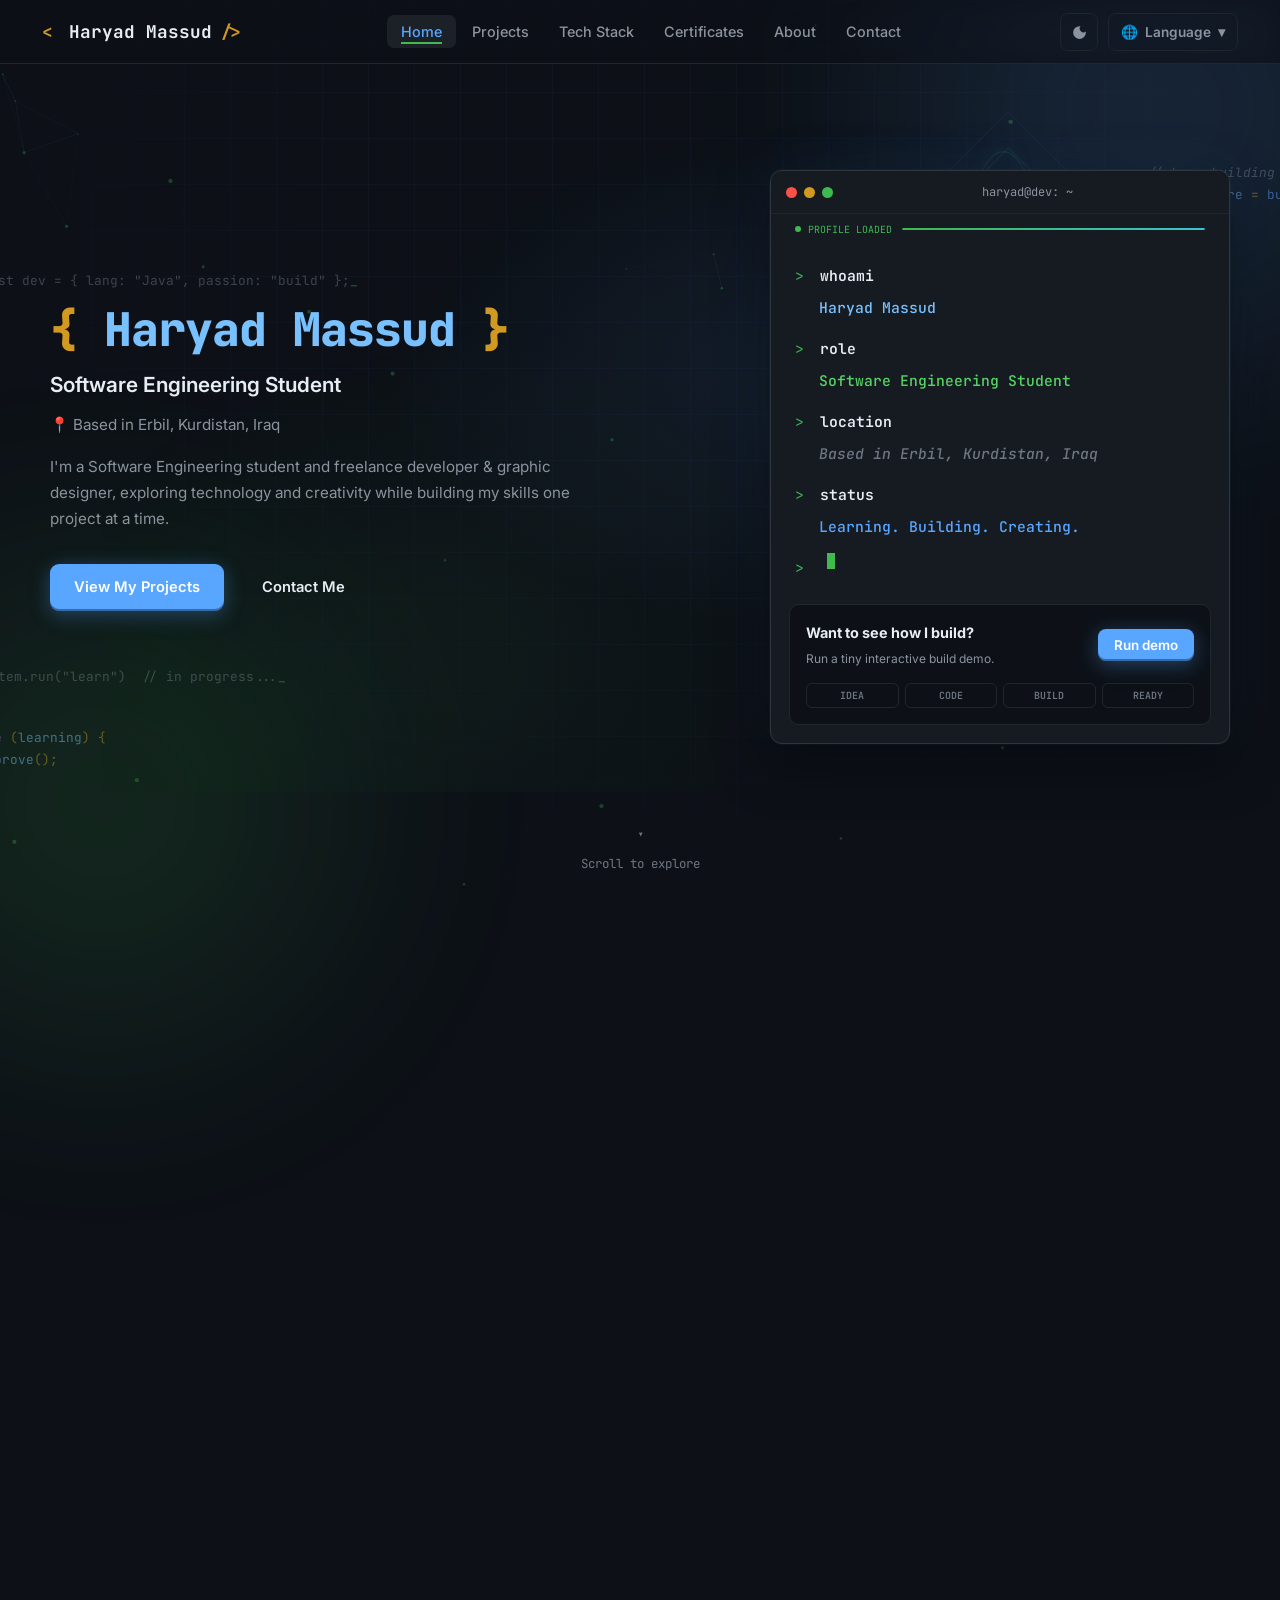
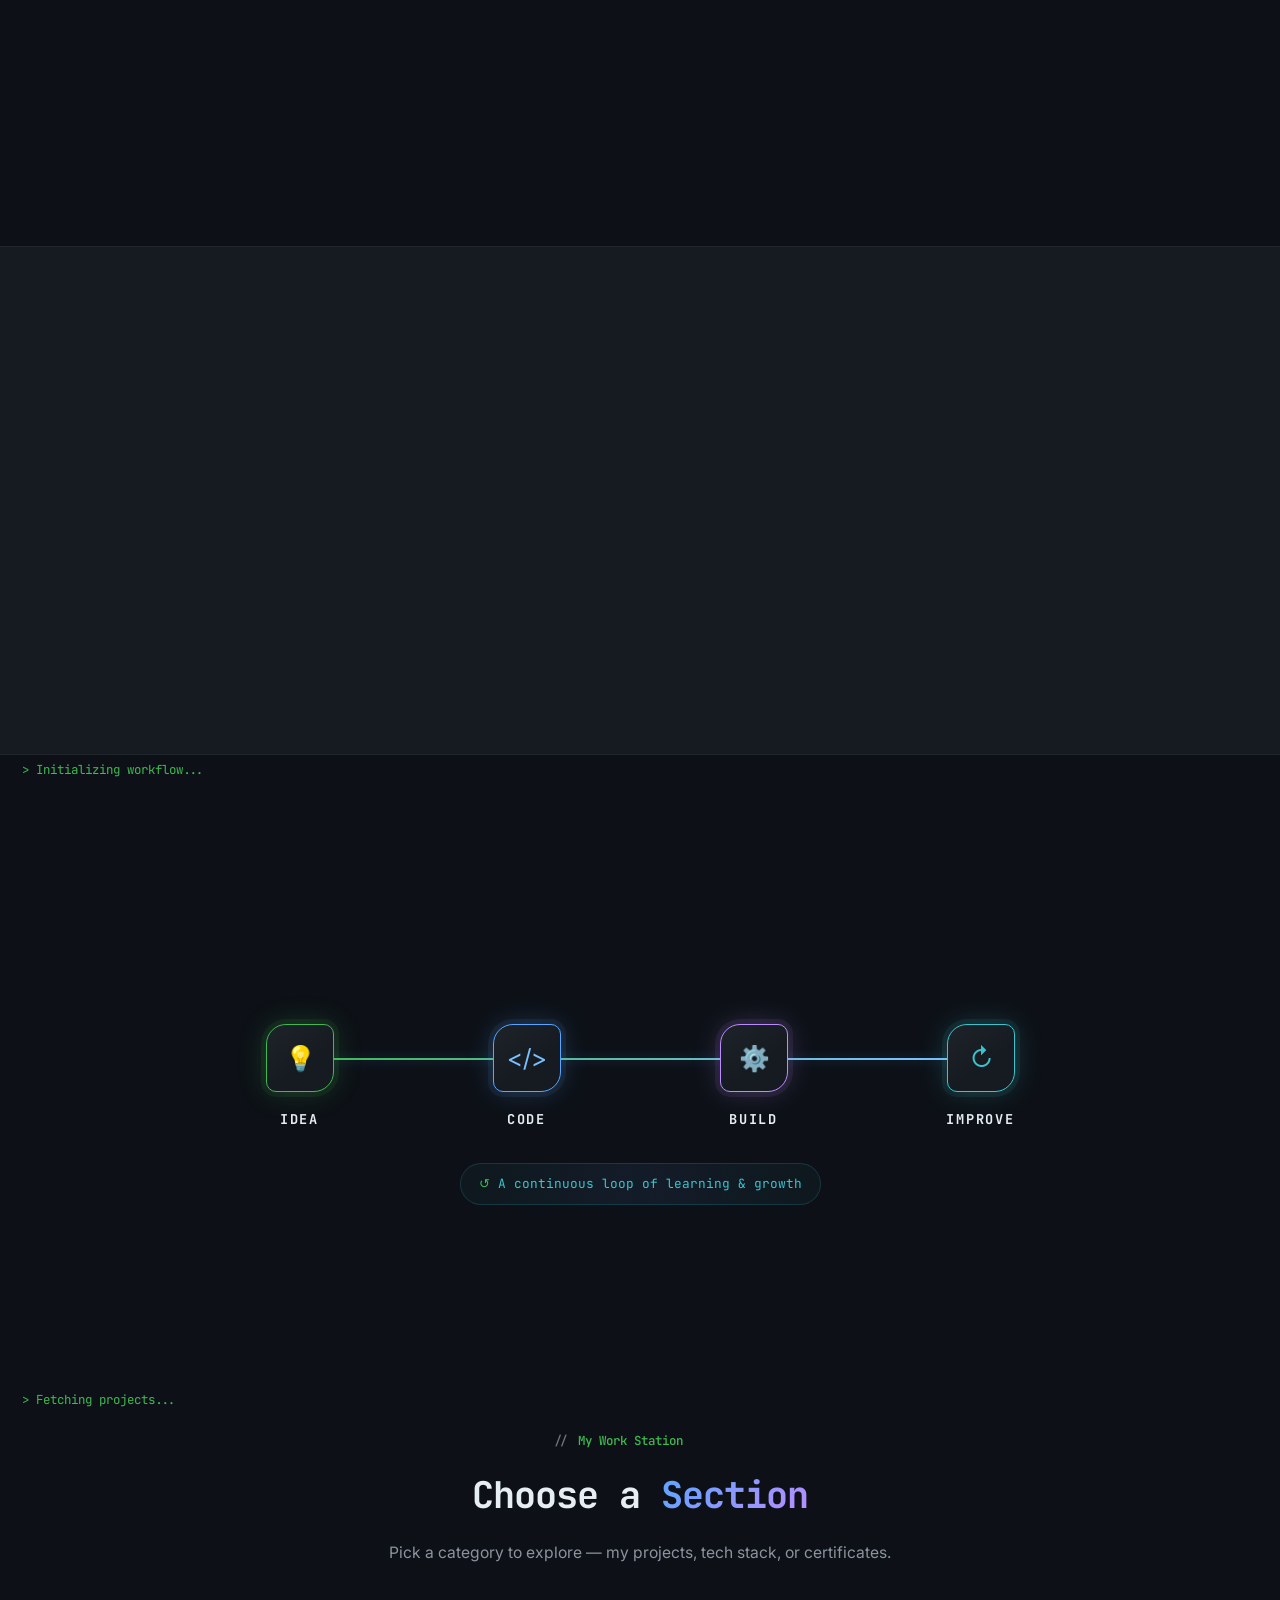
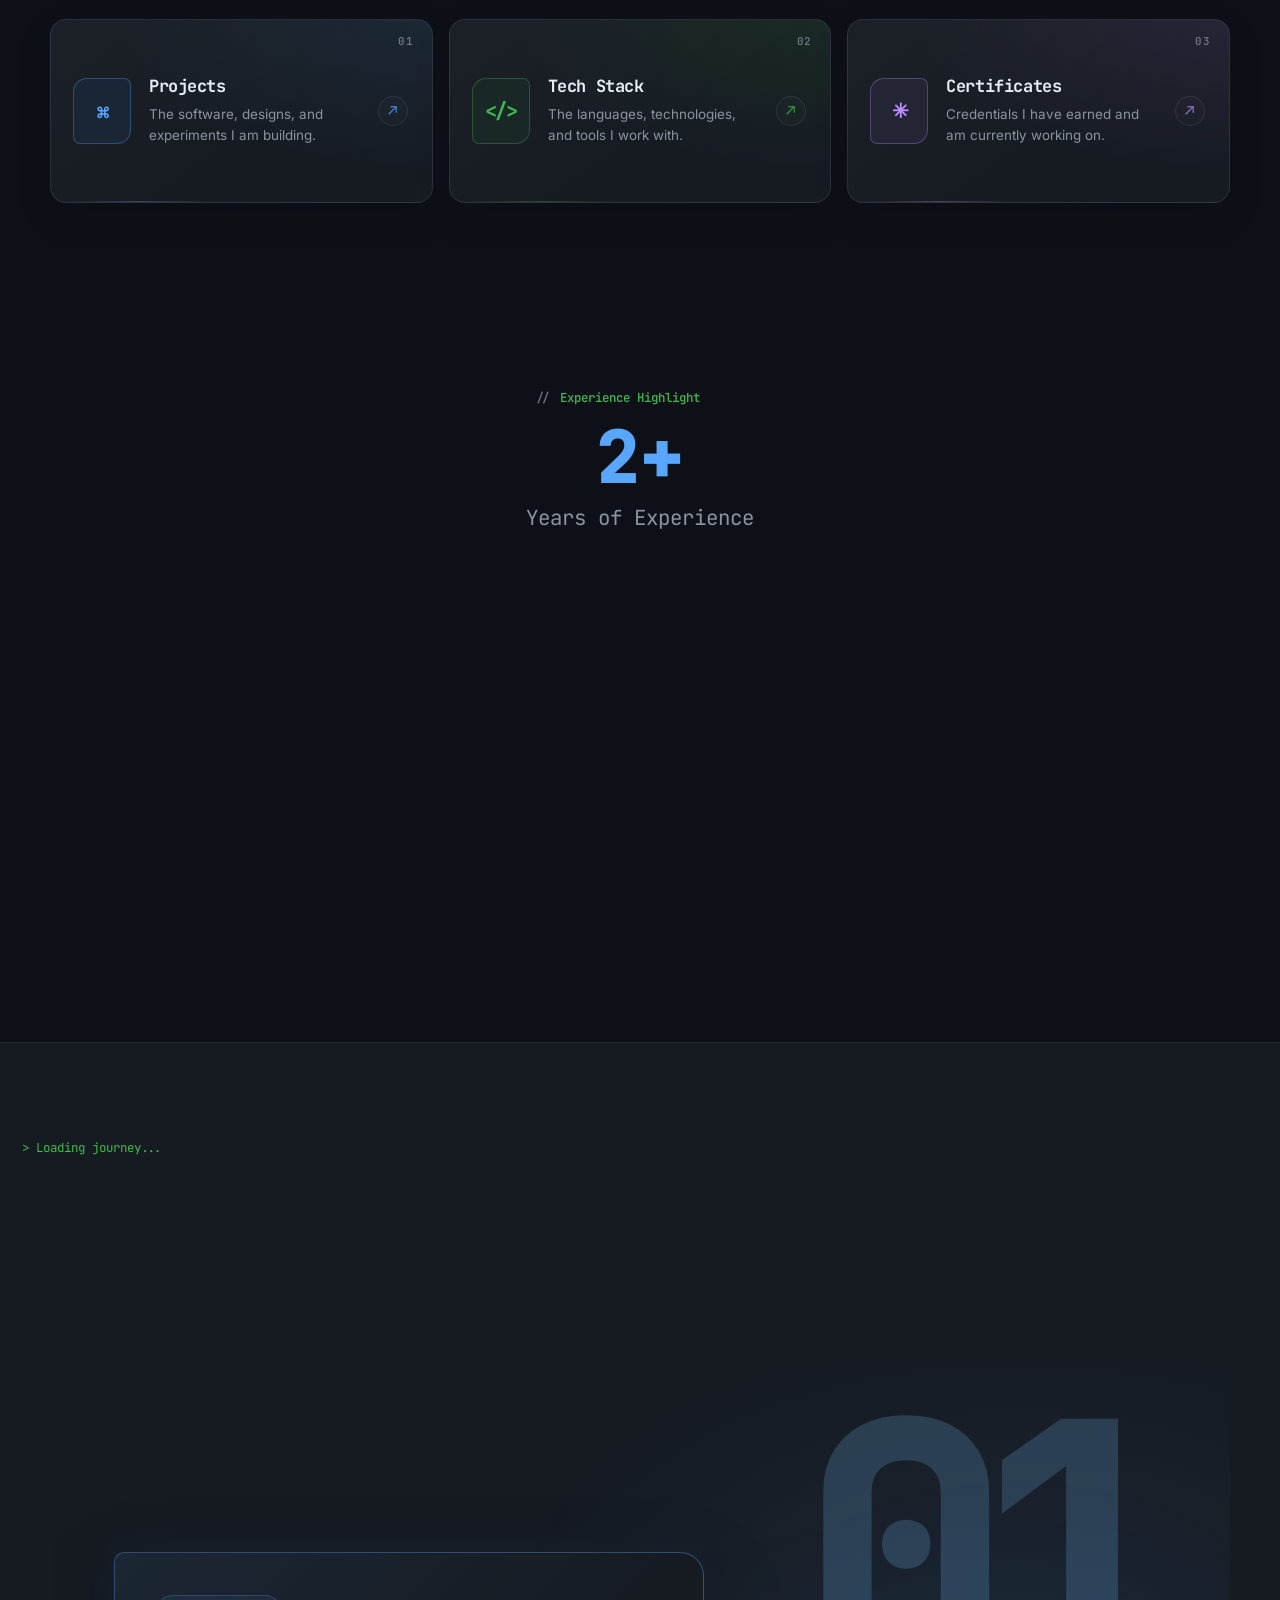
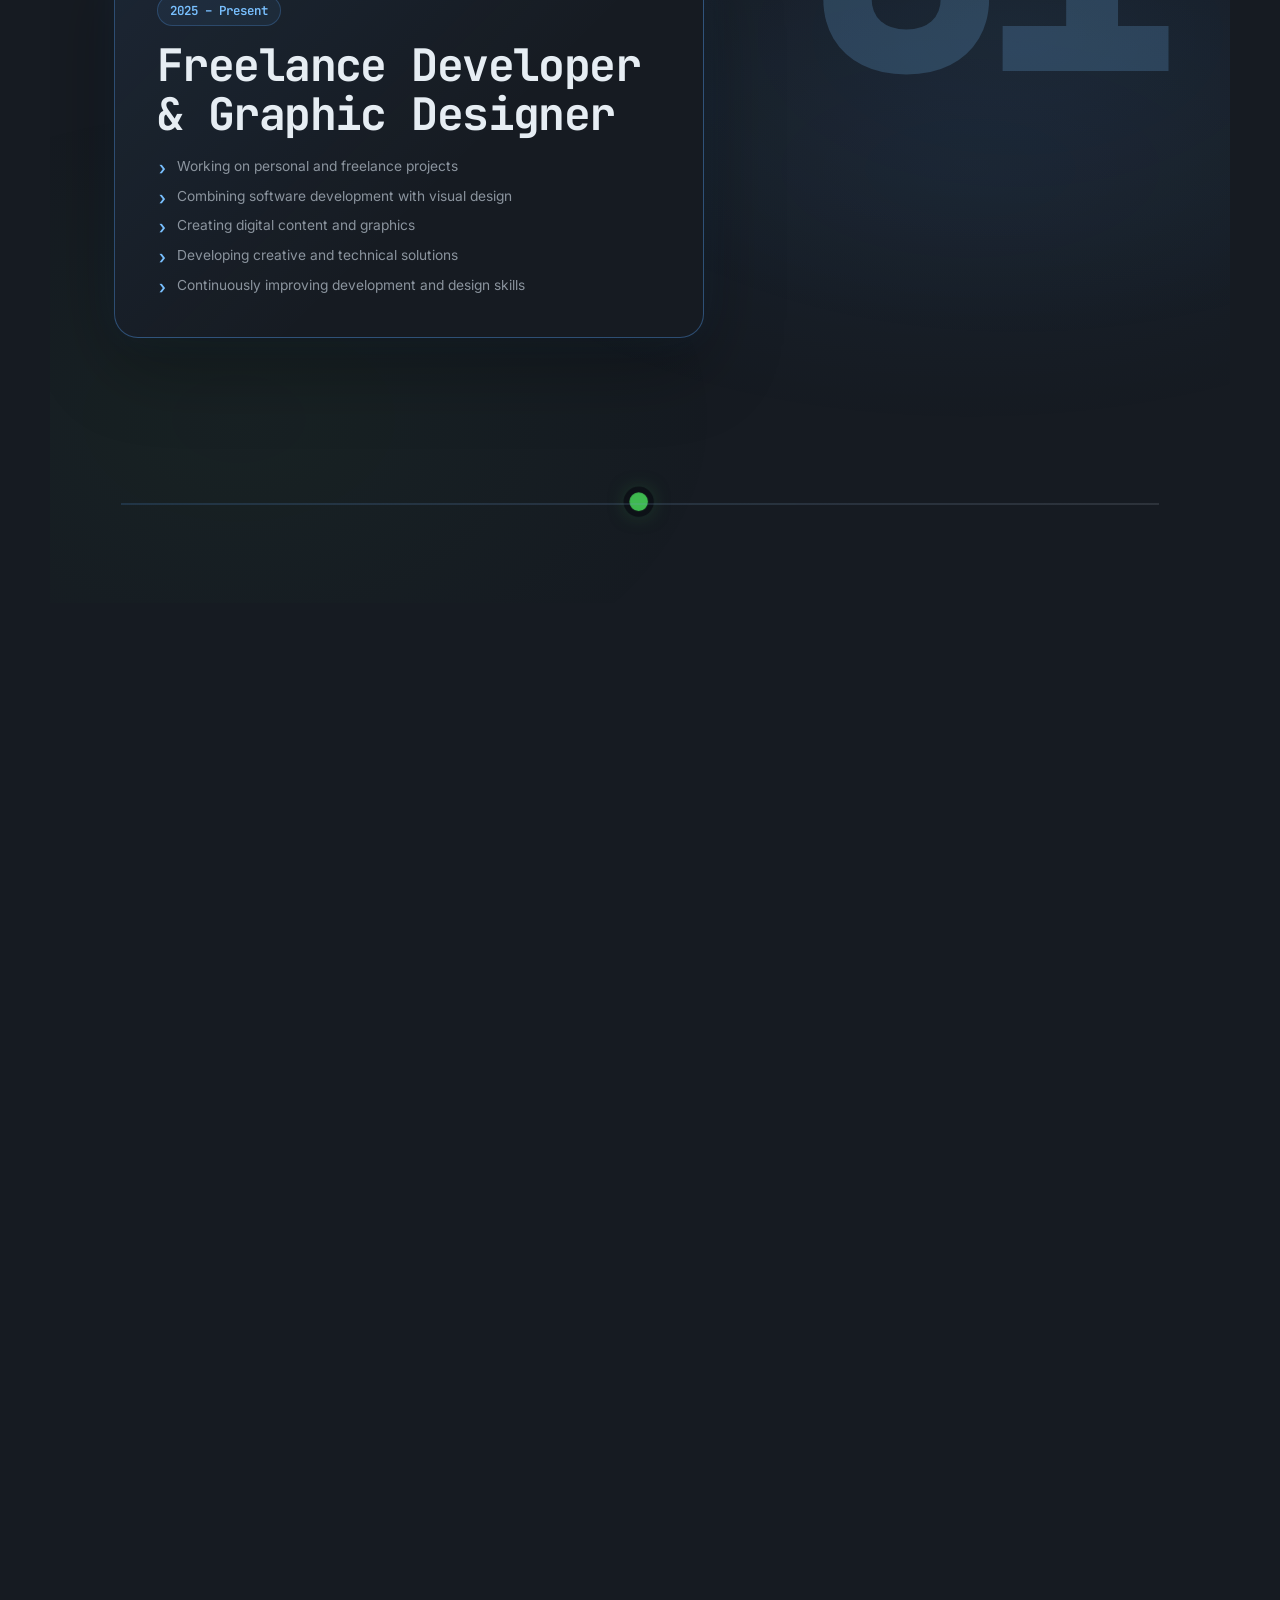
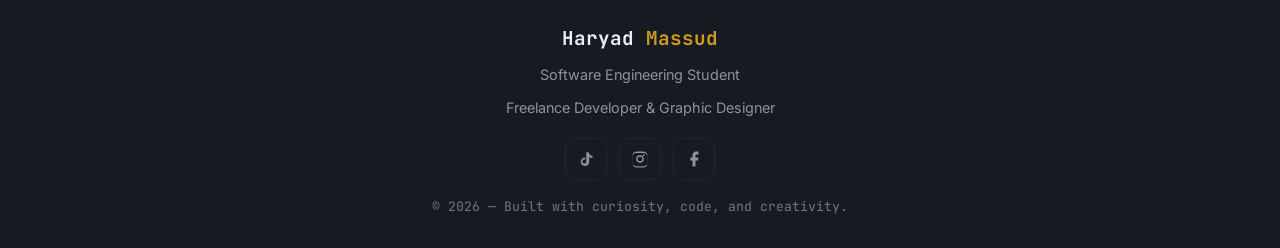
==== commit 70763249: "Add files via upload" ====
--- a/index.html
+++ b/index.html
@@ -4,6 +4,12 @@
     <meta charset="UTF-8">
     <meta name="viewport" content="width=device-width, initial-scale=1.0">
     <meta name="description" content="Haryad Massud — Software Engineering Student, Freelance Developer & Graphic Designer. Based in Erbil, Kurdistan.">
+    <meta name="theme-color" content="#0d1117">
+    <meta property="og:type" content="website">
+    <meta property="og:title" content="Haryad Massud | Software Engineering Student">
+    <meta property="og:description" content="Software engineering student, freelance developer, and graphic designer exploring technology and creativity in Erbil, Kurdistan.">
+    <meta property="og:url" content="https://h4ryad01.vercel.app/">
+    <link rel="canonical" href="https://h4ryad01.vercel.app/">
     <title>Haryad Massud | Software Engineering Student</title>
     <link rel="preconnect" href="https://fonts.googleapis.com">
     <link rel="preconnect" href="https://fonts.gstatic.com" crossorigin>
@@ -12,6 +18,7 @@
 </head>
 <body>
 
+    <a class="skip-link" href="#home" data-i18n="skipToContent">Skip to content</a>
     <div class="scroll-progress" id="scrollProgress"></div>
 
     <!-- Background -->
@@ -52,27 +59,40 @@
                     <svg id="iconSun" viewBox="0 0 24 24" style="display:none"><path d="M12 7a5 5 0 1 0 0 10 5 5 0 0 0 0-10zm0-5a1 1 0 0 1 1 1v2a1 1 0 0 1-2 0V3a1 1 0 0 1 1-1zM4 11a1 1 0 0 1 0 2H2a1 1 0 0 1 0-2h2zm18 0a1 1 0 0 1 0 2h-2a1 1 0 0 1 0-2h2zM5.6 4.2a1 1 0 0 1 1.4 0l1.4 1.4a1 1 0 1 1-1.4 1.4L5.6 5.6a1 1 0 0 1 0-1.4zm11.4 12.8a1 1 0 0 1 1.4 0l1.4 1.4a1 1 0 0 1-1.4 1.4l-1.4-1.4a1 1 0 0 1 0-1.4zM12 19a1 1 0 0 1 1 1v2a1 1 0 0 1-2 0v-2a1 1 0 0 1 1-1zM5.6 19.8a1 1 0 0 1 0-1.4l1.4-1.4a1 1 0 1 1 1.4 1.4l-1.4 1.4a1 1 0 0 1-1.4 0zM17 6.6a1 1 0 0 1 0-1.4l1.4-1.4a1 1 0 1 1 1.4 1.4L18.4 6.6a1 1 0 0 1-1.4 0z"/></svg>
                 </button>
                 <div class="lang-select" id="langSelect">
-                    <button class="lang-btn" id="langBtn">🌐<span class="lang-label" data-i18n="langLabel">Language</span><span>▾</span></button>
+                    <button class="lang-btn" id="langBtn" aria-controls="langMenu" aria-expanded="false">🌐<span class="lang-label" data-i18n="langLabel">Language</span><span>▾</span></button>
                     <div class="lang-menu" id="langMenu">
-                        <button class="lang-opt" data-lang="en"><span class="flag">🇬🇧</span> English</button>
-                        <button class="lang-opt" data-lang="ckb"><span class="flag">🟩</span> کوردی (سۆرانی)</button>
-                        <button class="lang-opt" data-lang="ar"><span class="flag">🇸🇦</span> العربية</button>
-                    </div>
-                </div>
-                <button class="hamburger" id="hamburger" aria-label="Menu"><span></span><span></span><span></span></button>
+                        <button class="lang-opt" data-lang="en">English</button>
+                        <button class="lang-opt" data-lang="ckb">کوردی</button>
+                        <button class="lang-opt" data-lang="ar">العربية</button>
+                    </div>
+                </div>
+                <button class="hamburger" id="hamburger" aria-label="Menu" aria-controls="navLinks" aria-expanded="false"><span></span><span></span><span></span></button>
             </div>
         </div>
     </nav>
 
     <!-- ================= HERO ================= -->
-    <section class="hero" id="home">
+    <section class="hero" id="home" tabindex="-1">
         <div class="container hero-inner">
+            <div class="hero-depth-scene" aria-hidden="true">
+                <div class="depth-orbit depth-orbit-one"></div>
+                <div class="depth-orbit depth-orbit-two"></div>
+                <div class="depth-object">
+                    <div class="depth-face depth-face-front">&lt;/&gt;</div>
+                    <div class="depth-face depth-face-back"></div>
+                    <div class="depth-face depth-face-side"></div>
+                </div>
+                <span class="depth-index">01 / BUILD</span>
+                <span class="depth-node depth-node-one"></span>
+                <span class="depth-node depth-node-two"></span>
+            </div>
             <div class="hero-info">
                 <h1 class="term-name"><span class="bracket">{</span> <span class="name" data-i18n="heroName">Haryad</span> <span class="name" data-i18n="heroNameLast">Massud</span> <span class="bracket">}</span></h1>
                 <div class="hero-prof" data-i18n="heroProf">Software Engineering Student</div>
                 <div class="hero-loc">📍 <span data-i18n="heroLoc">Based in Erbil, Kurdistan, Iraq</span></div>
                 <p class="hero-desc" data-i18n="heroDesc">I'm a Software Engineering student and freelance developer & graphic designer, exploring technology and creativity while building my skills one project at a time.</p>
                 <div class="hero-actions">
+                    <a href="projects.html" class="btn btn-primary" data-i18n="viewProjects">View My Projects</a>
                     <a href="#contact" class="btn btn-ghost" data-i18n="contactMe">Contact Me</a>
                 </div>
             </div>
@@ -233,22 +253,31 @@
             <!-- ===== SELECTOR ===== -->
             <div class="cat-grid">
                 <a href="projects.html" class="cat-card reveal" data-nav-page="projects.html" data-nav-cmd="cd ./projects">
-                    <div class="cat-icon">📁</div>
-                    <h3 data-i18n="catTitle1">Projects</h3>
-                    <p data-i18n="catDesc1">The software, designs, and experiments I am building.</p>
-                    <span class="cat-arrow">→ <span data-i18n="openCat">Open</span></span>
+                    <span class="cat-index" aria-hidden="true">01</span>
+                    <span class="cat-icon-wrap" aria-hidden="true"><span class="cat-icon">⌘</span></span>
+                    <div class="cat-copy">
+                        <h3 data-i18n="catTitle1">Projects</h3>
+                        <p data-i18n="catDesc1">The software, designs, and experiments I am building.</p>
+                    </div>
+                    <span class="cat-arrow" aria-hidden="true">↗</span>
                 </a>
                 <a href="techstack.html" class="cat-card reveal" data-nav-page="techstack.html" data-nav-cmd="npm run skills">
-                    <div class="cat-icon">🛠️</div>
-                    <h3 data-i18n="catTitle2">Tech Stack</h3>
-                    <p data-i18n="catDesc2">The languages, technologies, and tools I work with.</p>
-                    <span class="cat-arrow">→ <span data-i18n="openCat">Open</span></span>
+                    <span class="cat-index" aria-hidden="true">02</span>
+                    <span class="cat-icon-wrap" aria-hidden="true"><span class="cat-icon">&lt;/&gt;</span></span>
+                    <div class="cat-copy">
+                        <h3 data-i18n="catTitle2">Tech Stack</h3>
+                        <p data-i18n="catDesc2">The languages, technologies, and tools I work with.</p>
+                    </div>
+                    <span class="cat-arrow" aria-hidden="true">↗</span>
                 </a>
                 <a href="certificates.html" class="cat-card reveal" data-nav-page="certificates.html" data-nav-cmd="open certificates">
-                    <div class="cat-icon">🏆</div>
-                    <h3 data-i18n="catTitle3">Certificates</h3>
-                    <p data-i18n="catDesc3">Credentials I have earned and am currently working on.</p>
-                    <span class="cat-arrow">→ <span data-i18n="openCat">Open</span></span>
+                    <span class="cat-index" aria-hidden="true">03</span>
+                    <span class="cat-icon-wrap" aria-hidden="true"><span class="cat-icon">✳</span></span>
+                    <div class="cat-copy">
+                        <h3 data-i18n="catTitle3">Certificates</h3>
+                        <p data-i18n="catDesc3">Credentials I have earned and am currently working on.</p>
+                    </div>
+                    <span class="cat-arrow" aria-hidden="true">↗</span>
                 </a>
             </div>
         </div>
--- a/assets/css/styles.css
+++ b/assets/css/styles.css
@@ -89,6 +89,7 @@
     line-height: 1.7;
     overflow-x: hidden;
     transition: background 0.4s ease, color 0.4s ease;
+    animation: page-enter 240ms ease-out both;
     font-size: 1rem;
 }
 
@@ -105,6 +106,37 @@
 
 a { text-decoration: none; color: inherit; }
 img { max-width: 100%; display: block; }
+
+:where(a, button, input, textarea, select):focus-visible {
+    outline: 2px solid var(--primary);
+    outline-offset: 3px;
+}
+
+.skip-link {
+    position: fixed;
+    inset-block-start: 10px;
+    inset-inline-start: 10px;
+    z-index: 10001;
+    padding: 10px 14px;
+    border-radius: 8px;
+    background: var(--bg-card);
+    color: var(--text);
+    border: var(--border-strong);
+    transform: translateY(calc(-100% - 12px));
+    transition: transform 180ms ease;
+}
+.skip-link:focus { transform: translateY(0); }
+.visually-hidden {
+    position: absolute;
+    width: 1px;
+    height: 1px;
+    padding: 0;
+    margin: -1px;
+    overflow: hidden;
+    clip: rect(0, 0, 0, 0);
+    white-space: nowrap;
+    border: 0;
+}
 
 /* ============ BACKGROUND / CODE GRID ============ */
 .bg-code {
@@ -331,7 +363,7 @@
     border: 1px solid var(--border-strong);
     background: transparent;
     color: var(--text);
-    transition: all 0.25s;
+    transition: background-color 200ms ease, border-color 200ms ease, transform 200ms ease, box-shadow 200ms ease, filter 200ms ease;
     white-space: nowrap;
 }
 .btn svg { width: 17px; height: 17px; fill: currentColor; }
@@ -666,14 +698,14 @@
 .hero-info > :nth-child(5) { animation-delay: 0.32s; }
 .hero-terminal { animation: heroTerminalIn 0.8s 0.18s ease both; }
 @keyframes heroContentIn {
-    from { opacity: 0; transform: translateY(14px); }
-    to { opacity: 1; transform: translateY(0); }
+    from { opacity: 0; filter: blur(5px); transform: translateY(14px); }
+    to { opacity: 1; filter: blur(0); transform: translateY(0); }
 }
 @keyframes heroTerminalIn {
-    from { opacity: 0; }
-    to { opacity: 1; }
-}
-.page-hero > * { animation: heroContentIn 0.65s cubic-bezier(0.22, 1, 0.36, 1) both; }
+    from { opacity: 0; filter: blur(5px); transform: translateY(10px); }
+    to { opacity: 1; filter: blur(0); transform: translateY(0); }
+}
+.page-hero > * { position: relative; z-index: 1; animation: heroContentIn 0.65s cubic-bezier(0.22, 1, 0.36, 1) both; }
 .page-hero > :nth-child(2) { animation-delay: 0.08s; }
 .page-hero > :nth-child(3) { animation-delay: 0.16s; }
 
@@ -1096,6 +1128,38 @@
 
 /* Projects grid (view) */
 .projects-grid { display: grid; grid-template-columns: repeat(auto-fill, minmax(320px, 1fr)); gap: 24px; }
+.project-filters {
+    margin: 0 0 12px;
+    padding: 0;
+    border: 0;
+}
+.project-filters legend {
+    margin-bottom: 12px;
+    color: var(--text-muted);
+    font: 600 0.82rem var(--font-code);
+}
+.project-filter-options { display: flex; flex-wrap: wrap; gap: 8px; }
+.project-filter {
+    min-height: 40px;
+    padding: 8px 14px;
+    border: var(--border-strong);
+    border-radius: 999px;
+    background: var(--bg-card);
+    color: var(--text-muted);
+    font: 600 0.8rem var(--font-body);
+    cursor: pointer;
+    transition: color 180ms ease, background-color 180ms ease, border-color 180ms ease, transform 180ms ease;
+}
+.project-filter:hover,
+.project-filter.is-active { color: var(--text); border-color: var(--primary); background: var(--bg-hover); }
+.project-filter:active { transform: scale(0.97); }
+.project-filter-status { min-height: 1.5em; margin-bottom: 14px; color: var(--muted-2); font-size: 0.82rem; }
+.project-card[hidden] { display: none; }
+.project-card.is-filtered-in { animation: project-filter-in 220ms ease both; }
+@keyframes project-filter-in {
+    from { opacity: 0; transform: translateY(8px); }
+    to { opacity: 1; transform: translateY(0); }
+}
 
 .project-card {
     background: var(--bg-card);
@@ -1104,9 +1168,13 @@
     overflow: hidden;
     display: flex;
     flex-direction: column;
-    transition: all 0.3s ease;
-}
-.project-card:hover { transform: translateY(-5px); border-color: var(--primary); box-shadow: var(--shadow); }
+    transition: transform 240ms ease, border-color 240ms ease, box-shadow 240ms ease;
+}
+.project-card:hover,
+.project-card:focus-within { border-color: var(--primary); box-shadow: var(--shadow); }
+@media (hover: hover) and (pointer: fine) {
+    .project-card:hover { transform: translateY(-4px); }
+}
 
 .project-preview {
     height: 170px;
@@ -1150,6 +1218,8 @@
 
 .project-tags { display: flex; flex-wrap: wrap; gap: 7px; }
 .tag {
+    display: inline-flex;
+    align-items: center;
     padding: 3px 10px;
     border-radius: 6px;
     font-family: var(--font-code);
@@ -1158,6 +1228,49 @@
     border: var(--border);
     color: var(--blue-2);
 }
+.project-tag-filter { cursor: pointer; transition: background-color 180ms ease, border-color 180ms ease, color 180ms ease; }
+.project-tag-filter:hover { background: var(--bg-card); border-color: var(--primary); color: var(--text); }
+
+.project-detail-dialog {
+    width: min(620px, calc(100% - 32px));
+    max-height: min(82vh, 720px);
+    margin: auto;
+    padding: 0;
+    overflow: auto;
+    color: var(--text);
+    background: var(--bg-card);
+    border: 1px solid var(--border-strong);
+    border-radius: 16px;
+    box-shadow: var(--shadow);
+}
+.project-detail-dialog[open] { animation: project-detail-in 180ms ease-out both; }
+.project-detail-dialog::backdrop { background: rgba(3, 7, 12, 0.72); backdrop-filter: blur(4px); }
+.project-detail-content { padding: clamp(22px, 5vw, 36px); }
+.project-detail-heading { display: flex; align-items: flex-start; justify-content: space-between; gap: 20px; }
+.project-detail-heading .eyebrow { margin-bottom: 8px; }
+.project-detail-heading h2 { font: 700 clamp(1.25rem, 4vw, 1.8rem)/1.25 var(--font-head); }
+.project-detail-close {
+    width: 40px;
+    height: 40px;
+    flex: 0 0 auto;
+    border: var(--border);
+    border-radius: 9px;
+    color: var(--text-muted);
+    background: var(--bg-hover);
+    font: 1.5rem/1 var(--font-body);
+    cursor: pointer;
+}
+.project-detail-close:hover { color: var(--text); border-color: var(--primary); }
+.project-detail-description { margin: 20px 0; color: var(--text-muted); }
+.project-detail-meta { display: flex; flex-wrap: wrap; gap: 20px 36px; margin: 0 0 24px; }
+.project-detail-meta dt { margin-bottom: 4px; color: var(--muted-2); font: 0.72rem var(--font-code); }
+.project-detail-meta dd { color: var(--text); }
+.project-detail-content h3 { margin: 22px 0 10px; font: 600 0.88rem var(--font-code); }
+.project-detail-actions { display: flex; flex-wrap: wrap; gap: 10px; }
+@keyframes project-detail-in {
+    from { opacity: 0; transform: translateY(8px) scale(0.99); }
+    to { opacity: 1; transform: translateY(0) scale(1); }
+}
 
 .project-meta { display: flex; justify-content: space-between; color: var(--muted-2); font-size: 0.78rem; padding-top: 5px; border-top: var(--border); font-family: var(--font-code); }
 .project-actions { display: flex; gap: 10px; margin-top: 2px; }
@@ -1179,10 +1292,30 @@
     padding: 20px;
     transition: all 0.3s;
 }
+.tech-card[id],
+.tool-card[id],
+.cert-card[id] { scroll-margin-top: calc(var(--nav-h) + 18px); }
 .tech-card:hover { border-color: var(--accent); transform: translateY(-4px); box-shadow: var(--shadow); }
 
 .tech-head { display: flex; align-items: center; gap: 14px; margin-bottom: 14px; }
 .tech-ico { width: 42px; height: 42px; flex-shrink: 0; border-radius: 9px; background: var(--bg-hover); display: flex; align-items: center; justify-content: center; font-size: 1.3rem; border: var(--border); }
+.tech-project-link { color: inherit; text-decoration: none; }
+.tech-project-link:hover { border-color: var(--primary); }
+.tech-relations {
+    display: grid;
+    gap: 10px;
+    margin-top: 14px;
+    padding-top: 12px;
+    border-top: var(--border);
+    font-size: 0.78rem;
+}
+.tech-relations > div { display: flex; flex-wrap: wrap; align-items: baseline; gap: 6px 12px; }
+.tech-relations > div > span,
+.cert-related > span { width: 100%; color: var(--muted-2); font: 0.68rem var(--font-code); }
+.tech-relations a,
+.cert-skill-link { color: var(--primary-2); text-decoration: underline; text-decoration-color: transparent; text-underline-offset: 3px; transition: text-decoration-color 180ms ease, color 180ms ease; }
+.tech-relations a:hover,
+.cert-skill-link:hover { color: var(--text); text-decoration-color: currentColor; }
 .tech-title-wrap { display: flex; align-items: center; gap: 10px; flex: 1; flex-wrap: wrap; }
 .tech-name { font-size: 1rem; font-weight: 600; font-family: var(--font-head); }
 
@@ -1250,6 +1383,8 @@
 .cert-subject { color: var(--accent); font-size: 0.82rem; font-weight: 500; margin-bottom: 4px; }
 .cert-year { color: var(--muted-2); font-family: var(--font-code); font-size: 0.78rem; }
 .cert-actions { margin-top: 16px; }
+.cert-related { display: flex; flex-wrap: wrap; gap: 8px; margin-top: 14px; }
+.cert-skill-link { display: inline-flex; align-items: center; gap: 5px; padding: 6px 9px; border: var(--border); border-radius: 7px; background: var(--bg-hover); font-size: 0.76rem; }
 
 /* Certificate status badge */
 .cert-badge {
@@ -1420,8 +1555,28 @@
         z-index: 100;
     }
     .nav-links.open { display: flex; animation: slideDown 0.3s ease; }
-    .nav-links a { text-align: center; padding: 12px; }
+    .nav-links li { width: 100%; }
+    .nav-links a {
+        display: flex;
+        align-items: center;
+        justify-content: center;
+        width: 100%;
+        min-height: 44px;
+        text-align: center;
+        padding: 12px;
+    }
+    .nav-links a.btn3d,
+    .hamburger.btn3d {
+        transform: none;
+        transition: color 0.2s ease, background-color 0.2s ease, border-color 0.2s ease;
+        will-change: auto;
+    }
     @keyframes slideDown { from { opacity: 0; transform: translateY(-12px); } to { opacity: 1; transform: translateY(0); } }
+}
+
+@media (hover: none), (pointer: coarse) {
+    .nav-links a:hover:not(.active) { color: var(--text-muted); background: transparent; }
+    .nav-links a::after { display: none; }
 }
 
 @media (max-width: 560px) {
@@ -1558,6 +1713,11 @@
 }
 
 /* ---------- Page transition overlay ---------- */
+@keyframes page-enter {
+    from { opacity: 0; }
+    to { opacity: 1; }
+}
+
 .viewport-transition {
     position: fixed;
     inset: 0;
@@ -1570,7 +1730,7 @@
     gap: 16px;
     opacity: 0;
     visibility: hidden;
-    transition: opacity 0.18s ease, visibility 0.18s ease;
+    transition: opacity 0.2s ease, visibility 0.2s ease;
 }
 .viewport-transition.active { opacity: 1; visibility: visible; }
 .trans-cmd { font-family: var(--font-code); font-size: 1.15rem; color: var(--text); }
@@ -1588,6 +1748,8 @@
     transition: opacity 0.5s ease, transform 0.5s ease;
     border-inline-start: 2px solid transparent;
 }
+.projects-grid .project-card:nth-child(3n + 2) { transition-delay: 80ms; }
+.projects-grid .project-card:nth-child(3n + 3) { transition-delay: 160ms; }
 .reveal-file.visible { opacity: 1; transform: translateY(0); border-inline-start-color: var(--green); }
 .reveal-file:hover { border-inline-start-color: var(--primary); }
 
@@ -1729,7 +1891,7 @@
 }
 .nav-links a:hover::after,
 .nav-links a.active::after { transform: scaleX(1); }
-.nav-links a.active::after { animation: blink 1s step-end infinite; }
+.nav-links a.active::after { opacity: 1; }
 
 /* ---------- Button bracket-draw hover ---------- */
 .btn { position: relative; }
@@ -1787,14 +1949,262 @@
     .pipe-node .pipe-ico { transform: none; }
     .pipe-loop { opacity: 1; }
     .stat-num { transform: none; }
+    .project-card.is-filtered-in,
+    .project-detail-dialog[open] { animation: none; }
 }
 
 @media (prefers-reduced-motion: reduce), (max-width: 640px) {
     .cursor-ring { display: none; }
 }
 
+@media (max-width: 640px) {
+    .code-snippet,
+    .bg-type { display: none; }
+}
+
 /* Cursor: default system on mobile / reduced motion */
 html, body { cursor: auto; }
+
+/* Cinematic, scroll-linked portfolio moments */
+.hero {
+    overflow: clip;
+    isolation: isolate;
+}
+.hero::before {
+    content: '';
+    position: absolute;
+    inset: 5% 8% 12%;
+    z-index: -1;
+    pointer-events: none;
+    opacity: var(--hero-aura-opacity, 0.82);
+    background:
+        radial-gradient(ellipse at 70% 44%, rgba(88, 166, 255, 0.12), transparent 44%),
+        radial-gradient(ellipse at 30% 82%, rgba(63, 185, 80, 0.07), transparent 38%);
+    transform: translateY(calc(var(--hero-aura-y, 0px)));
+    transition: opacity 80ms linear;
+}
+.hero-inner { position: relative; isolation: isolate; }
+.hero-info,
+.hero-terminal { position: relative; z-index: 1; }
+.hero-info {
+    opacity: var(--hero-copy-opacity, 1);
+    transform: translate3d(0, var(--hero-copy-y, 0px), 0);
+    will-change: opacity, transform;
+}
+.hero-terminal {
+    opacity: var(--hero-terminal-opacity, 1);
+    transform: translate3d(0, var(--hero-terminal-y, 0px), 0);
+    will-change: opacity, transform;
+}
+.hero-depth-scene {
+    position: absolute;
+    z-index: 0;
+    inset-block-start: -8%;
+    inset-inline-end: 4%;
+    width: clamp(190px, 30vw, 350px);
+    aspect-ratio: 1;
+    pointer-events: none;
+    opacity: 0.56;
+    perspective: 900px;
+    transform:
+        perspective(900px)
+        translate3d(0, var(--scene-y, 0px), 0)
+        rotateX(var(--scene-scroll-rx, 0deg))
+        rotateY(var(--scene-scroll-ry, 0deg))
+        scale(var(--scene-scale, 1));
+    transform-style: preserve-3d;
+    will-change: transform;
+}
+.hero-depth-scene::before,
+.hero-depth-scene::after {
+    content: '';
+    position: absolute;
+    inset: 12%;
+    border: 1px solid rgba(88, 166, 255, 0.14);
+    transform: rotate(45deg);
+}
+.hero-depth-scene::after {
+    inset: 23%;
+    border-color: rgba(63, 185, 80, 0.2);
+    transform: rotate(45deg) scale(1.14);
+}
+.depth-orbit {
+    position: absolute;
+    inset: 13%;
+    border: 1px solid rgba(88, 166, 255, 0.54);
+    border-radius: 50%;
+    box-shadow: 0 0 32px rgba(88, 166, 255, 0.12), inset 0 0 24px rgba(88, 166, 255, 0.08);
+}
+.depth-orbit-one {
+    transform: rotateX(66deg);
+    animation: depth-orbit-one 22s linear infinite;
+}
+.depth-orbit-two {
+    inset: 8% 20%;
+    border-color: rgba(63, 185, 80, 0.38);
+    transform: rotateY(66deg);
+    animation: depth-orbit-two 28s linear infinite;
+}
+@keyframes depth-orbit-one {
+    from { transform: rotateX(66deg) rotateZ(0deg); }
+    to { transform: rotateX(66deg) rotateZ(360deg); }
+}
+@keyframes depth-orbit-two {
+    from { transform: rotateY(66deg) rotateZ(0deg); }
+    to { transform: rotateY(66deg) rotateZ(-360deg); }
+}
+.depth-object {
+    position: absolute;
+    inset: 31%;
+    transform-style: preserve-3d;
+    transform:
+        rotateX(calc(var(--scene-scroll-rx, 0deg) + var(--pointer-rx, 0deg)))
+        rotateY(calc(var(--scene-scroll-ry, 0deg) + var(--pointer-ry, 0deg)));
+    transition: transform 240ms ease-out;
+}
+.depth-face {
+    position: absolute;
+    inset: 0;
+    display: grid;
+    place-items: center;
+    border: 1px solid rgba(88, 166, 255, 0.72);
+    background:
+        linear-gradient(135deg, rgba(88, 166, 255, 0.19), rgba(13, 17, 23, 0.28)),
+        linear-gradient(rgba(88, 166, 255, 0.13) 1px, transparent 1px),
+        linear-gradient(90deg, rgba(88, 166, 255, 0.13) 1px, transparent 1px);
+    background-size: auto, 12px 12px, 12px 12px;
+    color: var(--blue-2);
+    font: 800 clamp(1.2rem, 3vw, 2rem) var(--font-code);
+    text-shadow: 0 0 22px var(--glow);
+    box-shadow: inset 0 0 28px rgba(88, 166, 255, 0.1), 0 0 20px rgba(88, 166, 255, 0.12);
+    backface-visibility: visible;
+}
+.depth-face-front { transform: translateZ(28px); }
+.depth-face-back { transform: rotateY(180deg) translateZ(28px); border-color: rgba(63, 185, 80, 0.55); }
+.depth-face-side { transform: rotateY(90deg) translateZ(28px); border-color: rgba(63, 185, 80, 0.72); }
+.depth-index {
+    position: absolute;
+    inset-inline-end: 0;
+    inset-block-end: 13%;
+    color: var(--muted-2);
+    font: 600 0.68rem var(--font-code);
+    letter-spacing: 0.12em;
+}
+.depth-node {
+    position: absolute;
+    width: 7px;
+    height: 7px;
+    border: 1px solid var(--green);
+    border-radius: 50%;
+    background: var(--bg);
+    box-shadow: 0 0 12px var(--glow-green);
+}
+.depth-node-one { inset-block-start: 18%; inset-inline-start: 18%; }
+.depth-node-two { inset-block-end: 22%; inset-inline-end: 23%; }
+
+.page-hero {
+    position: relative;
+    isolation: isolate;
+    overflow: hidden;
+}
+.page-hero::before {
+    content: '';
+    position: absolute;
+    inset: 18% 18% 0;
+    z-index: -1;
+    pointer-events: none;
+    background:
+        radial-gradient(ellipse at 50% 20%, rgba(88, 166, 255, 0.13), transparent 58%),
+        linear-gradient(rgba(88, 166, 255, 0.035) 1px, transparent 1px),
+        linear-gradient(90deg, rgba(88, 166, 255, 0.035) 1px, transparent 1px);
+    background-size: auto, 34px 34px, 34px 34px;
+    mask-image: linear-gradient(to bottom, black, transparent 90%);
+}
+.page-hero h1 {
+    animation: title-mask-reveal 800ms cubic-bezier(0.22, 1, 0.36, 1) both;
+}
+@keyframes title-mask-reveal {
+    from { clip-path: inset(0 0 100% 0); transform: translateY(0.12em); opacity: 0.2; }
+    to { clip-path: inset(0); transform: translateY(0); opacity: 1; }
+}
+
+.project-preview {
+    clip-path: inset(0 0 var(--preview-clip-bottom, 0%) 0 round 12px 12px 0 0);
+    transform: translateY(var(--preview-lift, 0px));
+    will-change: clip-path, transform;
+}
+.projects-grid-single {
+    display: block;
+    max-width: 930px;
+    margin-inline: auto;
+}
+.projects-grid-single .project-card {
+    display: grid;
+    grid-template-columns: minmax(0, 1.12fr) minmax(280px, 0.88fr);
+    min-height: 360px;
+    border-radius: 18px;
+    background:
+        linear-gradient(145deg, rgba(88, 166, 255, 0.045), transparent 52%),
+        var(--bg-card);
+    box-shadow: 0 26px 90px rgba(0, 0, 0, 0.22);
+}
+.projects-grid-single .project-preview {
+    height: 100%;
+    min-height: 360px;
+    border-bottom: 0;
+    border-inline-end: var(--border);
+    border-start-start-radius: 17px;
+    border-end-start-radius: 17px;
+    border-start-end-radius: 0;
+    border-end-end-radius: 0;
+    background-size: 30px 30px, 30px 30px, auto;
+}
+.projects-grid-single .project-preview .ph {
+    font-size: clamp(4rem, 8vw, 6rem);
+    text-shadow: 0 0 35px var(--glow);
+}
+.projects-grid-single .project-body {
+    justify-content: center;
+    padding: clamp(24px, 4vw, 42px);
+}
+.projects-grid-single .project-title {
+    font-size: clamp(1.4rem, 3vw, 2rem);
+}
+.projects-grid-single .project-desc { max-width: 42ch; }
+
+@media (max-width: 900px) {
+    .hero-depth-scene {
+        inset-block-start: 0;
+        inset-inline-end: 2%;
+        width: clamp(180px, 34vw, 280px);
+        opacity: 0.27;
+    }
+}
+@media (max-width: 700px) {
+    .hero-depth-scene { display: none; }
+    .depth-orbit { animation: none; }
+    .projects-grid-single .project-card { grid-template-columns: 1fr; }
+    .projects-grid-single .project-preview {
+        min-height: 230px;
+        height: 230px;
+        border-inline-end: 0;
+        border-bottom: var(--border);
+        border-radius: 17px 17px 0 0;
+    }
+    .projects-grid-single .project-body { padding: 24px; }
+}
+
+@media (prefers-reduced-motion: reduce) {
+    .hero::before { opacity: 0.3; }
+    .hero-info, .hero-terminal { opacity: 1; transform: none; will-change: auto; }
+    .hero-depth-scene, .depth-object, .depth-orbit-one, .depth-orbit-two {
+        animation: none !important;
+        transform: none !important;
+        will-change: auto;
+    }
+    .project-preview { clip-path: none; transform: none; will-change: auto; }
+    .page-hero h1 { animation: none !important; clip-path: none; }
+}
 
 /* ============================================================
    PROGRAMMATIC PERFORMANCE ANIMATIONS (transform/rAF driven)
@@ -1881,3 +2291,752 @@
     .btn3d, .tilt { transform: none; }
     .btn3d { box-shadow: none; }
 }
+
+/* Clear sequential workflow animation and calmer section navigation panels */
+.pipeline {
+    --pipeline-progress: 0;
+    max-width: 900px;
+    margin: 18px auto 0;
+}
+.pipeline::before,
+.pipeline::after {
+    top: 42px;
+    left: 12.5%;
+    right: 12.5%;
+    height: 2px;
+    border: 0;
+    transform: scaleX(1);
+}
+.pipeline::before {
+    background: linear-gradient(90deg, rgba(88, 166, 255, 0.1), rgba(88, 166, 255, 0.24));
+}
+.pipeline::after {
+    background: linear-gradient(90deg, var(--green), var(--blue-2), var(--green));
+    background-size: 180% 100%;
+    box-shadow: 0 0 12px rgba(88, 166, 255, 0.34);
+    transform: scaleX(var(--pipeline-progress));
+    transition: transform 650ms cubic-bezier(0.22, 1, 0.36, 1);
+}
+.pipeline.active::after { transform: scaleX(var(--pipeline-progress)); }
+[dir="rtl"] .pipeline::before,
+[dir="rtl"] .pipeline::after {
+    left: 12.5%;
+    right: 12.5%;
+}
+[dir="rtl"] .pipeline::after { transform-origin: right center; }
+.pipeline.is-running::after { animation: pipeline-current 2.8s linear infinite; }
+@keyframes pipeline-current {
+    from { background-position: 100% 0; }
+    to { background-position: -100% 0; }
+}
+.pipe-node {
+    z-index: 1;
+    gap: 14px;
+}
+.pipe-ico {
+    width: 68px;
+    height: 68px;
+    border-radius: 20px 10px 20px 10px;
+    font-size: 1.55rem;
+    background:
+        linear-gradient(145deg, rgba(255,255,255,0.035), transparent 60%),
+        var(--bg-card);
+    box-shadow: 0 12px 30px rgba(0,0,0,0.16);
+}
+.pipe-node.active .pipe-ico {
+    animation: workflow-step-in 520ms cubic-bezier(0.18, 0.9, 0.25, 1.2) both;
+    box-shadow: 0 0 0 5px rgba(63,185,80,0.08), 0 0 28px rgba(63,185,80,0.22);
+}
+.pipe-node.active:nth-child(2) .pipe-ico { color: var(--blue-2); border-color: var(--blue); box-shadow: 0 0 0 5px rgba(88,166,255,0.08), 0 0 28px rgba(88,166,255,0.22); }
+.pipe-node.active:nth-child(3) .pipe-ico { color: var(--purple); border-color: var(--purple); box-shadow: 0 0 0 5px rgba(188,140,255,0.08), 0 0 28px rgba(188,140,255,0.22); }
+.pipe-node.active:nth-child(4) .pipe-ico { color: var(--cyan); border-color: var(--cyan); box-shadow: 0 0 0 5px rgba(57,197,207,0.08), 0 0 28px rgba(57,197,207,0.22); }
+.pipe-node.active .pipe-label { color: var(--text); }
+.pipe-label { letter-spacing: 0.14em; }
+@keyframes workflow-step-in {
+    0% { opacity: 0.5; transform: translateY(12px) scale(0.84) rotate(-5deg); }
+    68% { opacity: 1; transform: translateY(-5px) scale(1.08) rotate(2deg); }
+    100% { opacity: 1; transform: translateY(-2px) scale(1) rotate(0); }
+}
+.pipe-loop {
+    border: 1px solid rgba(57,197,207,0.18);
+    border-radius: 999px;
+    background: linear-gradient(90deg, rgba(57,197,207,0.04), rgba(88,166,255,0.08), rgba(57,197,207,0.04));
+    padding: 9px 18px;
+    transition: opacity 450ms ease, transform 450ms ease;
+    transform: translateY(8px);
+}
+.pipeline.looped .pipe-loop { transform: translateY(0); }
+
+.cat-grid { gap: 16px; }
+.cat-card {
+    --category-accent: var(--blue);
+    min-height: 184px;
+    display: grid;
+    grid-template-columns: 58px minmax(0, 1fr) 32px;
+    grid-template-rows: 1fr auto;
+    align-items: center;
+    gap: 18px;
+    padding: 26px 22px;
+    overflow: hidden;
+    text-align: start;
+    border-radius: 16px;
+    border: 1px solid rgba(139,148,158,0.17);
+    background:
+        radial-gradient(ellipse at 100% 0%, color-mix(in srgb, var(--category-accent) 9%, transparent), transparent 58%),
+        linear-gradient(145deg, rgba(255,255,255,0.025), transparent 60%),
+        var(--bg-card);
+    box-shadow: 0 14px 36px rgba(0,0,0,0.12);
+    transition: transform 260ms cubic-bezier(0.22,1,0.36,1), border-color 240ms ease, box-shadow 240ms ease, background-color 240ms ease;
+}
+.cat-card:nth-child(2) { --category-accent: var(--green); }
+.cat-card:nth-child(3) { --category-accent: var(--purple); }
+.cat-card::before {
+    inset: auto 16px 0;
+    height: 1px;
+    background: linear-gradient(90deg, transparent, var(--category-accent), transparent);
+    opacity: 0.32;
+    transform: scaleX(0.42);
+    transform-origin: left center;
+    transition: opacity 240ms ease, transform 320ms cubic-bezier(0.22,1,0.36,1);
+}
+.cat-card:hover,
+.cat-card:focus-visible {
+    transform: translateY(-4px);
+    border-color: color-mix(in srgb, var(--category-accent) 55%, transparent);
+    box-shadow: 0 22px 50px rgba(0,0,0,0.22), 0 0 28px color-mix(in srgb, var(--category-accent) 10%, transparent);
+}
+.cat-card:hover::before,
+.cat-card:focus-visible::before { opacity: 0.9; transform: scaleX(1); }
+.cat-index {
+    position: absolute;
+    inset-block-start: 14px;
+    inset-inline-end: 18px;
+    font: 600 0.68rem var(--font-code);
+    letter-spacing: 0.08em;
+    color: var(--muted-2);
+}
+.cat-icon-wrap {
+    grid-column: 1;
+    grid-row: 1 / span 2;
+    width: 58px;
+    height: 66px;
+    display: grid;
+    place-items: center;
+    border-radius: 14px 7px 14px 7px;
+    border: 1px solid color-mix(in srgb, var(--category-accent) 32%, transparent);
+    background: color-mix(in srgb, var(--category-accent) 8%, var(--bg-card));
+    color: var(--category-accent);
+    transition: transform 260ms cubic-bezier(0.22,1,0.36,1), background-color 240ms ease, box-shadow 240ms ease;
+}
+.cat-icon {
+    margin: 0;
+    font: 700 1.28rem var(--font-code);
+    letter-spacing: -0.08em;
+    color: inherit;
+}
+.cat-card:hover .cat-icon-wrap,
+.cat-card:focus-visible .cat-icon-wrap {
+    transform: translateY(-2px);
+    background: color-mix(in srgb, var(--category-accent) 14%, var(--bg-card));
+    box-shadow: 0 8px 26px color-mix(in srgb, var(--category-accent) 15%, transparent);
+}
+.cat-copy { grid-column: 2; grid-row: 1 / span 2; align-self: center; }
+.cat-card h3 {
+    margin: 0 0 7px;
+    font: 700 1.06rem var(--font-head);
+    letter-spacing: -0.025em;
+}
+.cat-card p { margin: 0; max-width: 29ch; font-size: 0.84rem; }
+.cat-arrow {
+    grid-column: 3;
+    grid-row: 1 / span 2;
+    width: 30px;
+    height: 30px;
+    margin: 0 !important;
+    display: grid !important;
+    place-items: center;
+    border-radius: 50%;
+    border: 1px solid rgba(139,148,158,0.22);
+    background: rgba(255,255,255,0.025);
+    color: var(--category-accent) !important;
+    font: 500 1rem var(--font-code) !important;
+    opacity: 0.72 !important;
+    transform: none !important;
+    transition: transform 220ms ease, opacity 220ms ease, border-color 220ms ease, background-color 220ms ease !important;
+}
+.cat-card:hover .cat-arrow,
+.cat-card:focus-visible .cat-arrow {
+    opacity: 1 !important;
+    transform: translate(2px,-2px) !important;
+    border-color: color-mix(in srgb, var(--category-accent) 50%, transparent);
+    background: color-mix(in srgb, var(--category-accent) 9%, var(--bg-card));
+}
+[dir="rtl"] .cat-card:hover .cat-arrow,
+[dir="rtl"] .cat-card:focus-visible .cat-arrow { transform: translate(-2px,-2px) !important; }
+
+@media (max-width: 640px) {
+    .pipeline::before,
+    .pipeline::after { display: none; }
+    .pipeline.is-running .pipe-node.active .pipe-ico { animation: workflow-step-in 520ms cubic-bezier(0.18,0.9,0.25,1.2) both; }
+    .cat-grid { gap: 12px; }
+    .cat-card { min-height: 150px; padding: 22px 18px; grid-template-columns: 50px minmax(0,1fr) 30px; gap: 14px; }
+    .cat-icon-wrap { width: 50px; height: 58px; }
+}
+@media (prefers-reduced-motion: reduce) {
+    .pipeline::after,
+    .pipeline.is-running::after { animation: none; }
+    .pipe-node .pipe-ico,
+    .pipe-node.active .pipe-ico { animation: none; }
+    .cat-card,
+    .cat-icon-wrap,
+    .cat-arrow,
+    .pipe-loop { transition: none !important; }
+    .pipe-node .pipe-ico { opacity: 1; }
+    .pipe-loop { opacity: 1; transform: none; }
+}
+
+/* Featured project presentation */
+.projects-grid-single .project-card {
+    grid-template-columns: minmax(0, 1.08fr) minmax(300px, 0.92fr);
+    min-height: 390px;
+    border-color: rgba(88,166,255,0.2);
+    box-shadow: 0 28px 80px rgba(0,0,0,0.25), 0 0 54px rgba(88,166,255,0.045);
+}
+.projects-grid-single .project-card:hover,
+.projects-grid-single .project-card:focus-within {
+    border-color: rgba(88,166,255,0.44);
+    box-shadow: 0 34px 90px rgba(0,0,0,0.3), 0 0 64px rgba(88,166,255,0.08);
+}
+.projects-grid-single .project-preview {
+    min-height: 390px;
+    display: grid;
+    place-items: center;
+    overflow: hidden;
+    border-inline-end: 1px solid rgba(88,166,255,0.14);
+    background:
+        radial-gradient(ellipse at 50% 48%, rgba(88,166,255,0.12), transparent 54%),
+        linear-gradient(rgba(88,166,255,0.055) 1px, transparent 1px),
+        linear-gradient(90deg, rgba(88,166,255,0.055) 1px, transparent 1px),
+        linear-gradient(145deg, rgba(88,166,255,0.06), transparent 55%),
+        var(--bg-soft);
+    background-size: auto, 32px 32px, 32px 32px, auto, auto;
+}
+.project-preview-art {
+    position: relative;
+    width: min(72%, 330px);
+    aspect-ratio: 1.12;
+    display: grid;
+    place-items: center;
+    border: 1px solid rgba(88,166,255,0.18);
+    border-radius: 30px 12px 30px 12px;
+    background:
+        linear-gradient(145deg, rgba(255,255,255,0.055), transparent 45%),
+        rgba(13,17,23,0.32);
+    box-shadow: 0 30px 80px rgba(0,0,0,0.26), inset 0 0 40px rgba(88,166,255,0.05);
+    transform: rotate(-4deg);
+    transition: transform 450ms cubic-bezier(0.22,1,0.36,1), border-color 300ms ease, box-shadow 300ms ease;
+}
+.project-preview-art::before,
+.project-preview-art::after {
+    content: '';
+    position: absolute;
+    inset: 12%;
+    border: 1px solid rgba(88,166,255,0.16);
+    border-radius: 50%;
+    transform: rotate(38deg) scaleX(0.54);
+}
+.project-preview-art::after {
+    inset: 22%;
+    border-color: rgba(63,185,80,0.22);
+    transform: rotate(-34deg) scaleX(0.68);
+}
+.project-art-mark {
+    position: relative;
+    z-index: 1;
+    display: grid;
+    width: 108px;
+    height: 108px;
+    place-items: center;
+    border: 1px solid rgba(88,166,255,0.55);
+    border-radius: 24px 8px 24px 8px;
+    background: linear-gradient(145deg, rgba(88,166,255,0.16), rgba(13,17,23,0.82));
+    color: var(--blue-2);
+    font: 800 1.55rem var(--font-code);
+    letter-spacing: -0.08em;
+    text-shadow: 0 0 22px var(--glow);
+    box-shadow: 0 0 48px rgba(88,166,255,0.14), inset 0 0 22px rgba(88,166,255,0.08);
+}
+.project-art-index,
+.project-art-code {
+    position: absolute;
+    z-index: 1;
+    color: var(--muted-2);
+    font: 600 0.68rem var(--font-code);
+    letter-spacing: 0.12em;
+}
+.project-art-index { inset-block-start: 16px; inset-inline-start: 18px; }
+.project-art-code { inset-block-end: 17px; inset-inline-end: 18px; color: var(--green); }
+.project-card:hover .project-preview-art,
+.project-card:focus-within .project-preview-art {
+    transform: rotate(0) scale(1.035);
+    border-color: rgba(88,166,255,0.38);
+    box-shadow: 0 34px 90px rgba(0,0,0,0.32), inset 0 0 52px rgba(88,166,255,0.08);
+}
+.projects-grid-single .project-body {
+    align-items: flex-start;
+    gap: 14px;
+    padding: clamp(26px, 4vw, 46px);
+}
+.project-featured-label {
+    display: inline-flex;
+    align-items: center;
+    gap: 9px;
+    color: var(--blue-2);
+    font: 600 0.68rem var(--font-code);
+    letter-spacing: 0.14em;
+    text-transform: uppercase;
+}
+.project-featured-label > span {
+    width: 7px;
+    height: 7px;
+    border-radius: 2px;
+    background: var(--blue-2);
+    box-shadow: 0 0 12px var(--glow);
+    transform: rotate(45deg);
+}
+.projects-grid-single .project-title { margin-top: 1px; }
+.projects-grid-single .project-desc { max-width: 38ch; }
+.projects-grid-single .project-meta {
+    width: 100%;
+    justify-content: flex-start;
+    padding-top: 12px;
+    border-top-color: rgba(139,148,158,0.14);
+}
+.projects-grid-single .project-actions { width: 100%; margin-top: 8px; }
+.projects-grid-single .project-featured-action {
+    width: min(100%, 290px);
+    min-height: 54px;
+    display: inline-flex;
+    align-items: center;
+    justify-content: space-between;
+    gap: 24px;
+    padding: 0 18px 0 21px;
+    border: 1px solid rgba(121,192,255,0.54);
+    border-radius: 12px 6px 12px 6px;
+    background: linear-gradient(110deg, #287bc2 0%, #3979c4 48%, #725fc5 100%);
+    color: #fff;
+    box-shadow: 0 12px 28px rgba(45,112,190,0.22), inset 0 1px 0 rgba(255,255,255,0.18);
+    font-weight: 700;
+    letter-spacing: 0.01em;
+    transition: background-position 350ms ease, border-color 250ms ease, box-shadow 250ms ease, transform 250ms ease;
+}
+.projects-grid-single .project-featured-action::before,
+.projects-grid-single .project-featured-action::after {
+    display: none;
+    content: none;
+}
+.projects-grid-single .project-featured-action:hover,
+.projects-grid-single .project-featured-action:focus-visible {
+    border-color: rgba(188,220,255,0.88);
+    background: linear-gradient(110deg, #328bd7 0%, #4a87d2 48%, #816ed5 100%);
+    box-shadow: 0 16px 34px rgba(45,112,190,0.33), 0 0 24px rgba(88,166,255,0.16), inset 0 1px 0 rgba(255,255,255,0.22);
+}
+.project-action-arrow {
+    display: grid;
+    width: 28px;
+    height: 28px;
+    flex: 0 0 auto;
+    place-items: center;
+    border: 1px solid rgba(255,255,255,0.28);
+    border-radius: 50%;
+    background: rgba(255,255,255,0.1);
+    font: 500 1rem var(--font-code);
+    transition: transform 220ms ease, background-color 220ms ease;
+}
+.project-featured-action:hover .project-action-arrow,
+.project-featured-action:focus-visible .project-action-arrow { transform: translate(2px,-2px); background: rgba(255,255,255,0.18); }
+[dir="rtl"] .project-featured-action:hover .project-action-arrow,
+[dir="rtl"] .project-featured-action:focus-visible .project-action-arrow { transform: translate(-2px,-2px); }
+.projects-grid-single .project-tag-filter {
+    padding: 5px 11px;
+    border: 1px solid rgba(88,166,255,0.22);
+    border-radius: 999px;
+    background: rgba(88,166,255,0.07);
+    color: var(--blue-2);
+    font-size: 0.7rem;
+}
+@media (max-width: 700px) {
+    .projects-grid-single .project-card {
+        grid-template-columns: minmax(0, 1fr);
+        min-height: 0;
+    }
+    .projects-grid-single .project-preview {
+        min-height: 250px;
+        height: 250px;
+        border-inline-end: 0;
+        border-bottom: 1px solid rgba(88,166,255,0.14);
+    }
+    .project-preview-art { width: min(66%, 240px); }
+    .project-art-mark { width: 84px; height: 84px; }
+    .projects-grid-single .project-body { gap: 12px; padding: 24px; }
+    .projects-grid-single .project-featured-action { width: 100%; }
+}
+@media (prefers-reduced-motion: reduce) {
+    .project-preview-art,
+    .projects-grid-single .project-featured-action,
+    .project-action-arrow { transition: none !important; }
+}
+
+/* Scroll-driven developer journey */
+.experience { overflow: clip; }
+.exp-column {
+    position: relative;
+    width: 100%;
+    max-width: none;
+    margin: 0;
+    height: auto;
+}
+.timeline {
+    --journey-progress: 0;
+    --journey-shift: 0;
+    position: sticky;
+    top: var(--nav-h);
+    width: 100%;
+    height: calc(100vh - var(--nav-h));
+    height: calc(100svh - var(--nav-h));
+    max-width: none;
+    margin: 0;
+    padding: 0;
+    overflow: clip;
+    isolation: isolate;
+    background:
+        radial-gradient(ellipse at 82% 32%, rgba(88,166,255,0.075), transparent 38%),
+        radial-gradient(ellipse at 16% 78%, rgba(63,185,80,0.045), transparent 35%);
+}
+.journey-track {
+    display: flex;
+    width: 100%;
+    height: 100%;
+    transform: translate3d(calc(var(--journey-shift) * -1%), 0, 0);
+    transition: transform 80ms linear;
+    will-change: transform;
+}
+[dir="rtl"] .journey-track { direction: ltr; }
+[dir="rtl"] .tl-item { direction: rtl; }
+.timeline::before,
+.timeline::after {
+    content: '';
+    position: absolute;
+    z-index: 4;
+    top: 88%;
+    inset-inline: 6%;
+    bottom: auto;
+    height: 2px;
+    width: auto;
+    opacity: 1;
+    background: linear-gradient(90deg, rgba(88,166,255,0.16), rgba(139,148,158,0.2));
+    transform: none;
+    transition: none;
+}
+.timeline::after {
+    background: linear-gradient(90deg, var(--blue-2), var(--green), var(--purple));
+    box-shadow: 0 0 16px rgba(88,166,255,0.4);
+    transform: scaleX(var(--journey-progress));
+    transform-origin: left center;
+    transition: transform 80ms linear;
+}
+[dir="rtl"] .timeline::after { transform-origin: right center; }
+.tl-item {
+    position: relative;
+    display: grid;
+    flex: 0 0 100%;
+    grid-template-columns: repeat(12, minmax(0, 1fr));
+    align-content: center;
+    align-items: center;
+    width: 100%;
+    min-width: 0;
+    height: 100%;
+    padding: clamp(24px, 5vw, 72px);
+    padding-block-end: clamp(110px, 16vh, 160px);
+    overflow: hidden;
+    isolation: isolate;
+    background: radial-gradient(ellipse at 78% 48%, rgba(88,166,255,0.05), transparent 42%);
+}
+.tl-item:nth-child(2) {
+    background: radial-gradient(ellipse at 20% 52%, rgba(63,185,80,0.06), transparent 42%);
+}
+.tl-item:nth-child(3) {
+    background: radial-gradient(ellipse at 52% 45%, rgba(188,140,255,0.07), transparent 48%);
+}
+.tl-index {
+    position: absolute;
+    z-index: -1;
+    inset-inline-end: 7%;
+    inset-block-start: 4%;
+    color: rgba(121,192,255,0.11);
+    font: 800 clamp(10rem, 27vw, 25rem)/0.85 var(--font-code);
+    letter-spacing: -0.1em;
+    pointer-events: none;
+    transition: color 500ms ease, transform 700ms cubic-bezier(0.22,1,0.36,1);
+}
+.tl-item:nth-child(2) .tl-index {
+    inset-inline: 7% auto;
+    inset-block-start: auto;
+    inset-block-end: 2%;
+    color: rgba(63,185,80,0.1);
+}
+.tl-item:nth-child(3) .tl-index {
+    inset-inline: 50% auto;
+    inset-block-start: 2%;
+    transform: translateX(-50%);
+    color: rgba(188,140,255,0.1);
+}
+[dir="rtl"] .tl-item:nth-child(3) .tl-index { transform: translateX(50%); }
+.tl-dot {
+    position: absolute;
+    z-index: 5;
+    top: 88%;
+    inset-inline-start: 50%;
+    bottom: auto;
+    width: 16px;
+    height: 16px;
+    border: 2px solid rgba(121,192,255,0.65);
+    border-radius: 50%;
+    background: var(--bg);
+    box-shadow: 0 0 0 5px var(--bg);
+    transform: translate(-50%, -50%);
+    transition: background-color 300ms ease, border-color 300ms ease, box-shadow 300ms ease, scale 300ms ease;
+}
+[dir="rtl"] .tl-dot { transform: translate(50%, -50%); }
+.tl-item.active .tl-dot,
+.tl-item.complete .tl-dot {
+    border-color: var(--green);
+    background: var(--green);
+    box-shadow: 0 0 0 5px var(--bg), 0 0 18px rgba(63,185,80,0.5);
+}
+.tl-item.active .tl-dot { scale: 1.16; animation: journey-pulse 650ms ease-out; }
+@keyframes journey-pulse {
+    45% { box-shadow: 0 0 0 11px rgba(63,185,80,0.12), 0 0 24px rgba(63,185,80,0.65); }
+}
+.tl-card {
+    position: relative;
+    z-index: 1;
+    grid-column: 1 / span 7;
+    justify-self: start;
+    width: min(100%, 590px);
+    padding: clamp(24px, 4vw, 42px);
+    border: 1px solid rgba(139,148,158,0.18);
+    border-radius: 10px 24px 24px 24px;
+    background-color: var(--bg-card);
+    background-image: linear-gradient(135deg, rgba(88,166,255,0.08), transparent 58%);
+    box-shadow: 0 26px 76px rgba(0,0,0,0.2);
+    opacity: 0.16;
+    transform: translate3d(0, 30px, 0) scale(0.97);
+    filter: blur(4px);
+    transition: opacity 520ms ease, transform 720ms cubic-bezier(0.22,1,0.36,1), filter 600ms ease, border-color 400ms ease, box-shadow 400ms ease;
+}
+.tl-item:nth-child(2) .tl-card {
+    grid-column: 6 / span 7;
+    justify-self: end;
+    border-radius: 24px 10px 24px 24px;
+    background-color: var(--bg-card);
+    background-image: linear-gradient(135deg, rgba(63,185,80,0.07), transparent 58%);
+}
+.tl-item:nth-child(3) .tl-card {
+    grid-column: 3 / span 8;
+    justify-self: center;
+    width: min(100%, 690px);
+    border-radius: 24px;
+    background-color: var(--bg-card);
+    background-image: linear-gradient(145deg, rgba(188,140,255,0.065), rgba(88,166,255,0.035) 55%, transparent);
+}
+.tl-item.active .tl-card {
+    opacity: 1;
+    transform: translate3d(0, 0, 0) scale(1);
+    filter: blur(0);
+    border-color: rgba(88,166,255,0.36);
+    box-shadow: 0 28px 80px rgba(0,0,0,0.28), 0 0 42px rgba(88,166,255,0.07);
+}
+.tl-item:nth-child(2).active .tl-card { border-color: rgba(63,185,80,0.36); }
+.tl-item:nth-child(3).active .tl-card { border-color: rgba(188,140,255,0.38); }
+.tl-item.complete .tl-card { opacity: 0.2; filter: blur(2px); }
+.tl-item.active .tl-index,
+.tl-item.complete .tl-index { color: rgba(121,192,255,0.2); }
+.tl-period {
+    display: inline-block;
+    padding: 6px 12px;
+    border: 1px solid rgba(88,166,255,0.24);
+    border-radius: 999px;
+    background: rgba(88,166,255,0.07);
+    color: var(--blue-2);
+    font: 600 0.78rem var(--font-code);
+    margin-block-end: 14px;
+}
+.tl-role {
+    max-width: 22ch;
+    margin-block-end: 18px;
+    font-family: var(--font-head);
+    font-size: clamp(1.65rem, 3.5vw, 3.1rem);
+    line-height: 1.1;
+    letter-spacing: -0.035em;
+}
+.tl-points { display: flex; flex-direction: column; gap: 9px; }
+.tl-points li {
+    position: relative;
+    padding-inline-start: 20px;
+    color: var(--text-muted);
+    font-size: clamp(0.86rem, 1.05vw, 0.98rem);
+    line-height: 1.5;
+    opacity: 0;
+    transform: translateY(8px);
+    transition: opacity 350ms ease, transform 450ms cubic-bezier(0.22,1,0.36,1);
+}
+.tl-points li::before {
+    content: '›';
+    position: absolute;
+    inset-inline-start: 0;
+    color: var(--blue-2);
+    font: 700 1.1rem var(--font-code);
+}
+[dir="rtl"] .tl-points li::before { content: '‹'; }
+.tl-item.active .tl-points li { opacity: 1; transform: translateY(0); }
+.tl-item.active .tl-points li:nth-child(1) { transition-delay: 70ms; }
+.tl-item.active .tl-points li:nth-child(2) { transition-delay: 120ms; }
+.tl-item.active .tl-points li:nth-child(3) { transition-delay: 170ms; }
+.tl-item.active .tl-points li:nth-child(4) { transition-delay: 220ms; }
+.tl-item.active .tl-points li:nth-child(5) { transition-delay: 270ms; }
+
+@media (min-width: 761px) and (prefers-reduced-motion: reduce) {
+    .exp-column { height: auto; }
+    .timeline {
+        position: relative;
+        top: auto;
+        height: auto;
+        overflow: visible;
+        background: none;
+    }
+    .journey-track { display: block; height: auto; transform: none; transition: none; will-change: auto; }
+    .timeline::before,
+    .timeline::after { display: none; }
+    .tl-item {
+        display: block;
+        height: auto;
+        min-height: 0;
+        padding: 12px 0 24px 44px;
+        overflow: visible;
+        background: none !important;
+    }
+    .tl-index { inset: 12px auto auto 0 !important; font-size: 1rem; color: var(--blue-2) !important; letter-spacing: 0; }
+    .tl-dot { display: none; }
+    .tl-card,
+    .tl-item.active .tl-card,
+    .tl-item.complete .tl-card {
+        width: 100%;
+        max-width: none;
+        opacity: 1;
+        filter: none;
+        transform: none;
+        border-radius: 16px;
+    }
+    .tl-item.complete .tl-card { opacity: 1; filter: none; }
+    .tl-points li { opacity: 1; transform: none; transition: none; }
+}
+@media (max-width: 760px) {
+    .experience { overflow: visible; }
+    .exp-column { height: auto; }
+    .timeline {
+        position: relative;
+        top: auto;
+        height: auto;
+        overflow: visible;
+        background: none;
+    }
+    .journey-track {
+        display: flex;
+        flex-direction: column;
+        gap: 22px;
+        height: auto;
+        transform: none;
+        transition: none;
+        will-change: auto;
+    }
+    .timeline::before,
+    .timeline::after {
+        inset-inline-start: 12px;
+        inset-inline-end: auto;
+        inset-block: 8px;
+        width: 2px;
+        height: auto;
+        background: linear-gradient(180deg, rgba(88,166,255,0.18), rgba(139,148,158,0.18));
+        transform: none;
+    }
+    .timeline::after {
+        background: linear-gradient(180deg, var(--blue-2), var(--green), var(--purple));
+        transform: scaleY(var(--journey-progress));
+        transform-origin: top center;
+    }
+    [dir="rtl"] .timeline::after { transform-origin: top center; }
+    .tl-item,
+    .tl-item:nth-child(2),
+    .tl-item:nth-child(3) {
+        display: block;
+        flex: none;
+        width: auto;
+        height: auto;
+        min-height: 0;
+        padding: 6px 0 6px 40px;
+        overflow: visible;
+        background: none;
+    }
+    [dir="rtl"] .tl-item,
+    [dir="rtl"] .tl-item:nth-child(2),
+    [dir="rtl"] .tl-item:nth-child(3) { padding: 6px 40px 6px 0; }
+    .tl-item:nth-child(2) { margin-inline-start: 10px; }
+    .tl-item:nth-child(3) { margin-inline-end: 8px; }
+    .tl-index,
+    .tl-item:nth-child(2) .tl-index,
+    .tl-item:nth-child(3) .tl-index {
+        inset: 10px 12px auto auto;
+        transform: none;
+        font-size: clamp(3.8rem, 16vw, 6rem);
+        line-height: 0.9;
+        color: rgba(121,192,255,0.11);
+    }
+    [dir="rtl"] .tl-index,
+    [dir="rtl"] .tl-item:nth-child(2) .tl-index,
+    [dir="rtl"] .tl-item:nth-child(3) .tl-index { inset-inline-start: 12px; inset-inline-end: auto; }
+    .tl-dot {
+        inset-inline-start: 5px;
+        inset-block-start: 26px;
+        inset-block-end: auto;
+        width: 16px;
+        height: 16px;
+        transform: none;
+    }
+    [dir="rtl"] .tl-dot { transform: none; }
+    .tl-card,
+    .tl-item:nth-child(2) .tl-card,
+    .tl-item:nth-child(3) .tl-card {
+        width: 100%;
+        max-width: none;
+        padding: 24px 20px;
+        border-radius: 8px 22px 22px 22px;
+        opacity: 1;
+        filter: none;
+        transform: none;
+        background: var(--bg-card);
+        box-shadow: 0 14px 42px rgba(0,0,0,0.14);
+    }
+    .tl-item:nth-child(2) .tl-card { border-radius: 22px 8px 22px 22px; }
+    .tl-item:nth-child(3) .tl-card { border-radius: 22px; }
+    .tl-item.active .tl-card { box-shadow: 0 18px 48px rgba(0,0,0,0.2), 0 0 24px rgba(88,166,255,0.05); }
+    .tl-item.complete .tl-card { opacity: 1; filter: none; }
+    .tl-role { max-width: none; padding-inline-end: 32px; font-size: clamp(1.35rem, 6vw, 1.8rem); }
+    .tl-points li { opacity: 1; transform: none; }
+}
+@media (prefers-reduced-motion: reduce) {
+    .tl-card,
+    .tl-points li,
+    .tl-dot,
+    .timeline::after { transition: none !important; animation: none !important; }
+}
